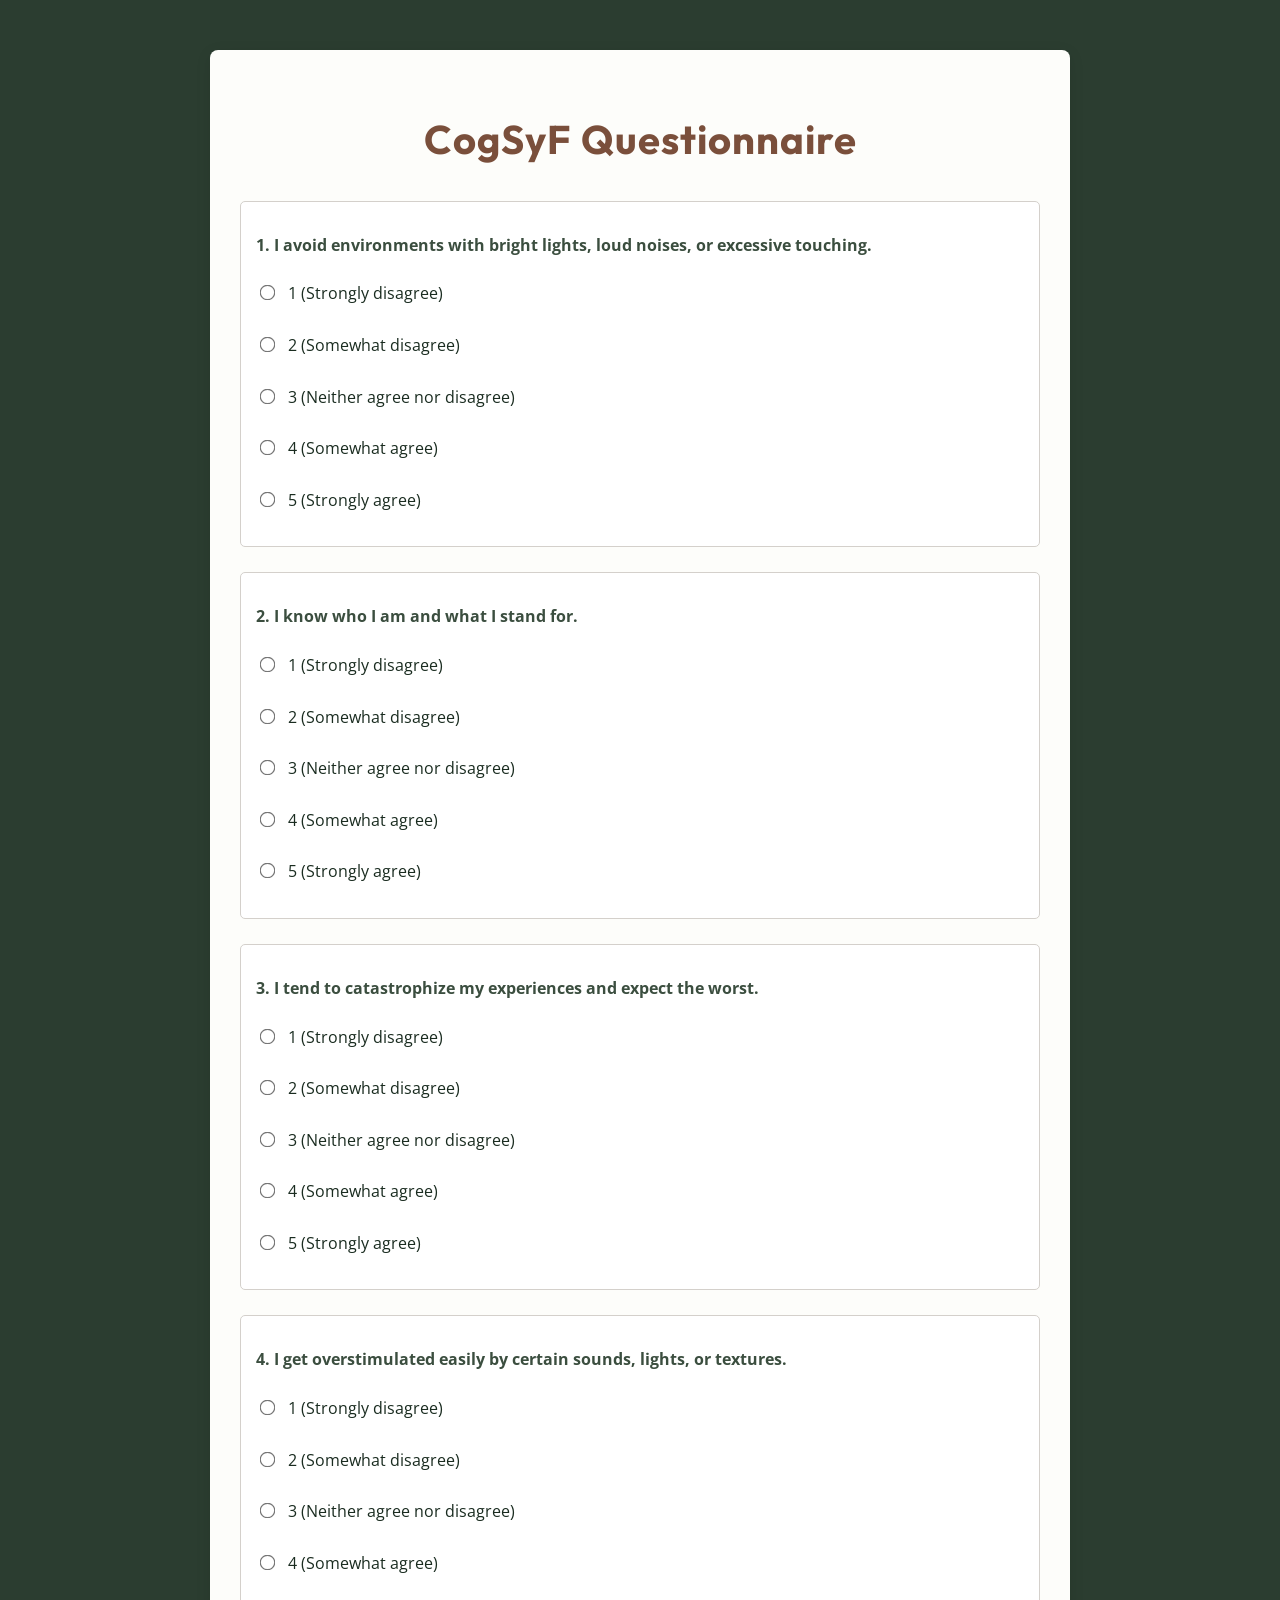
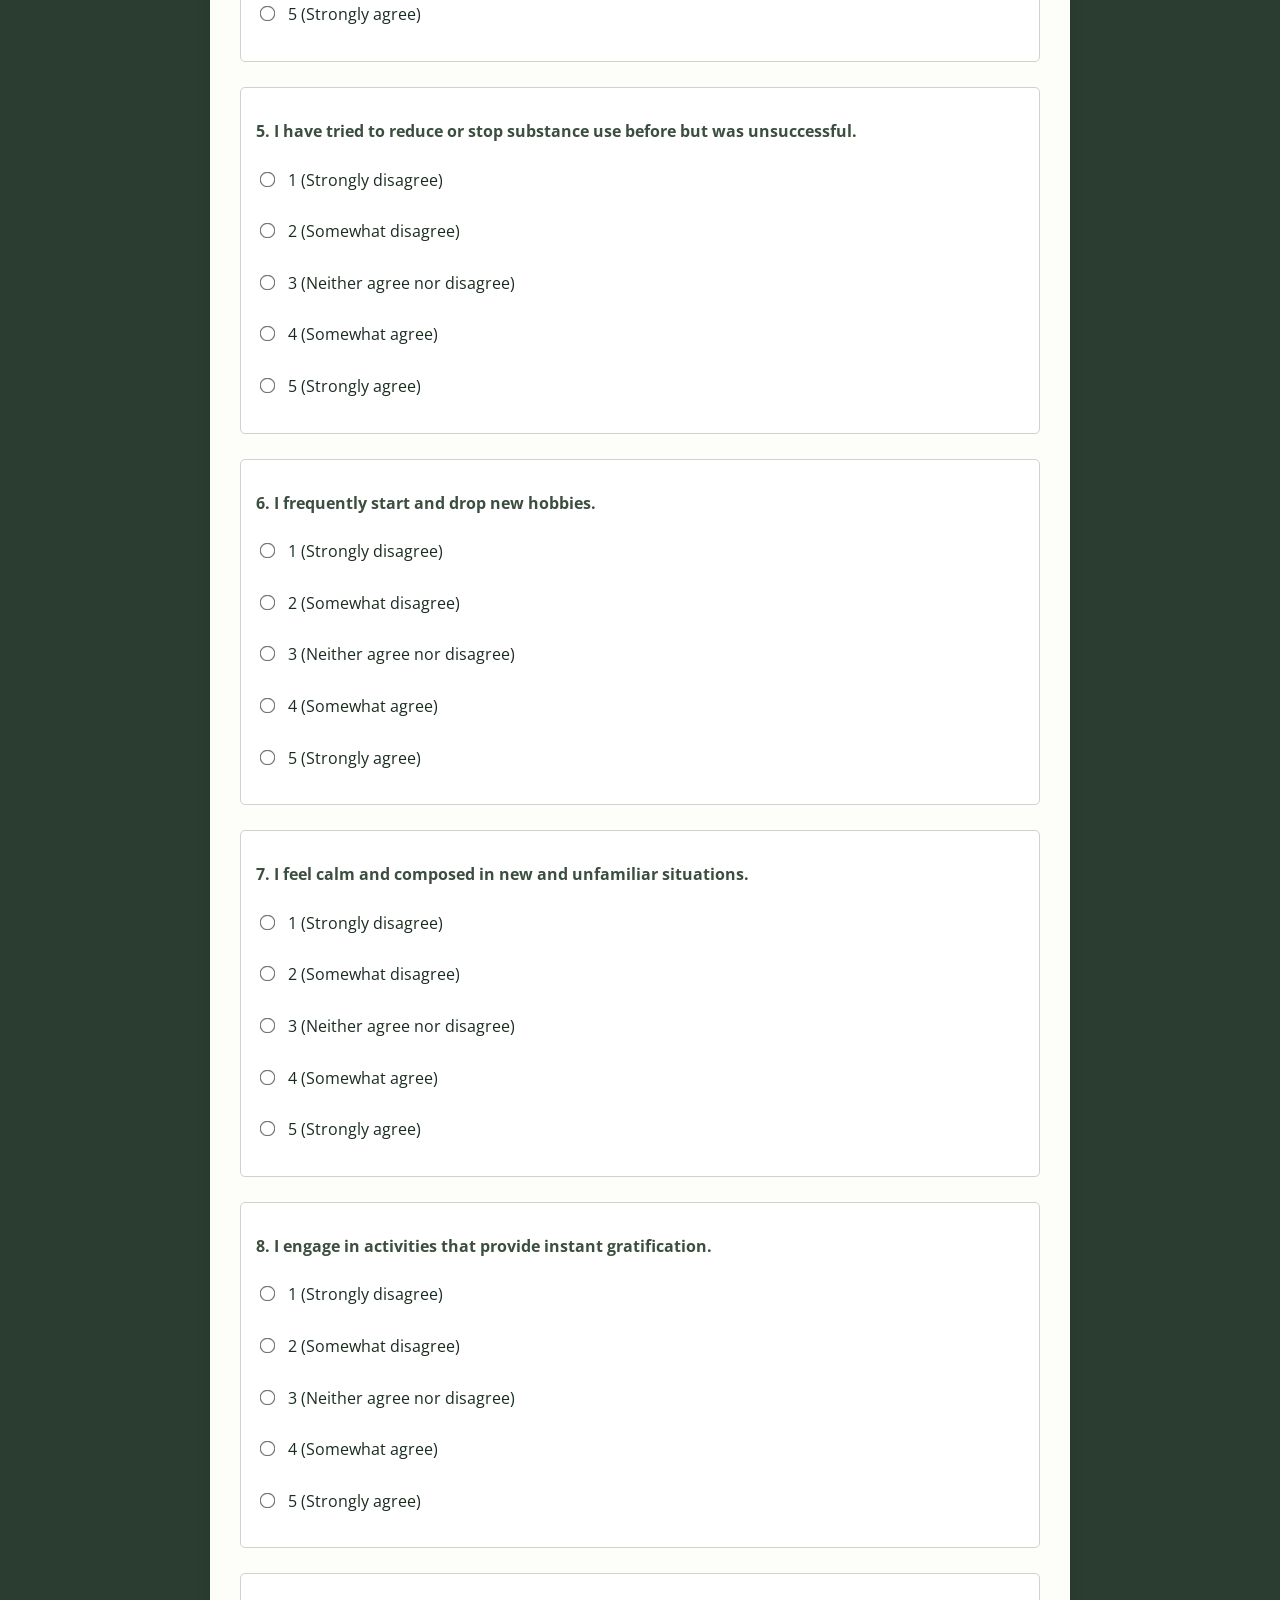
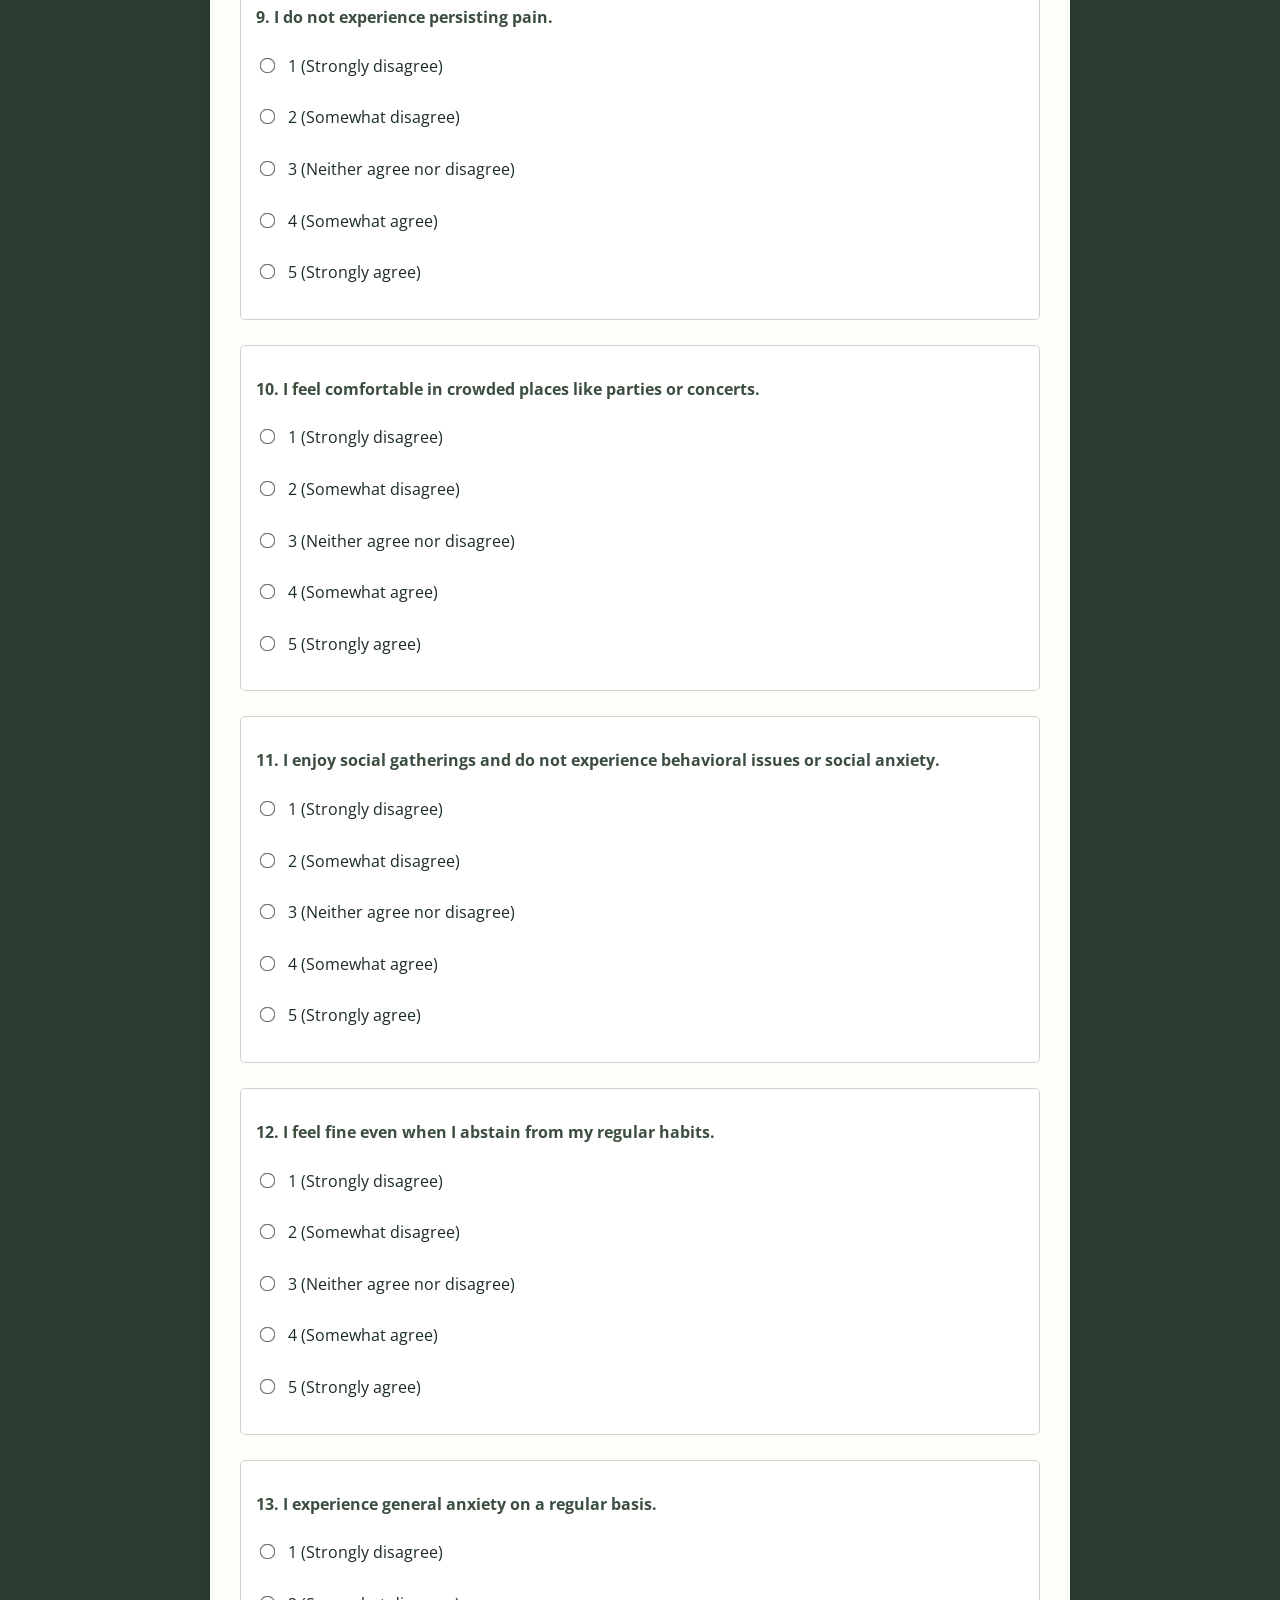
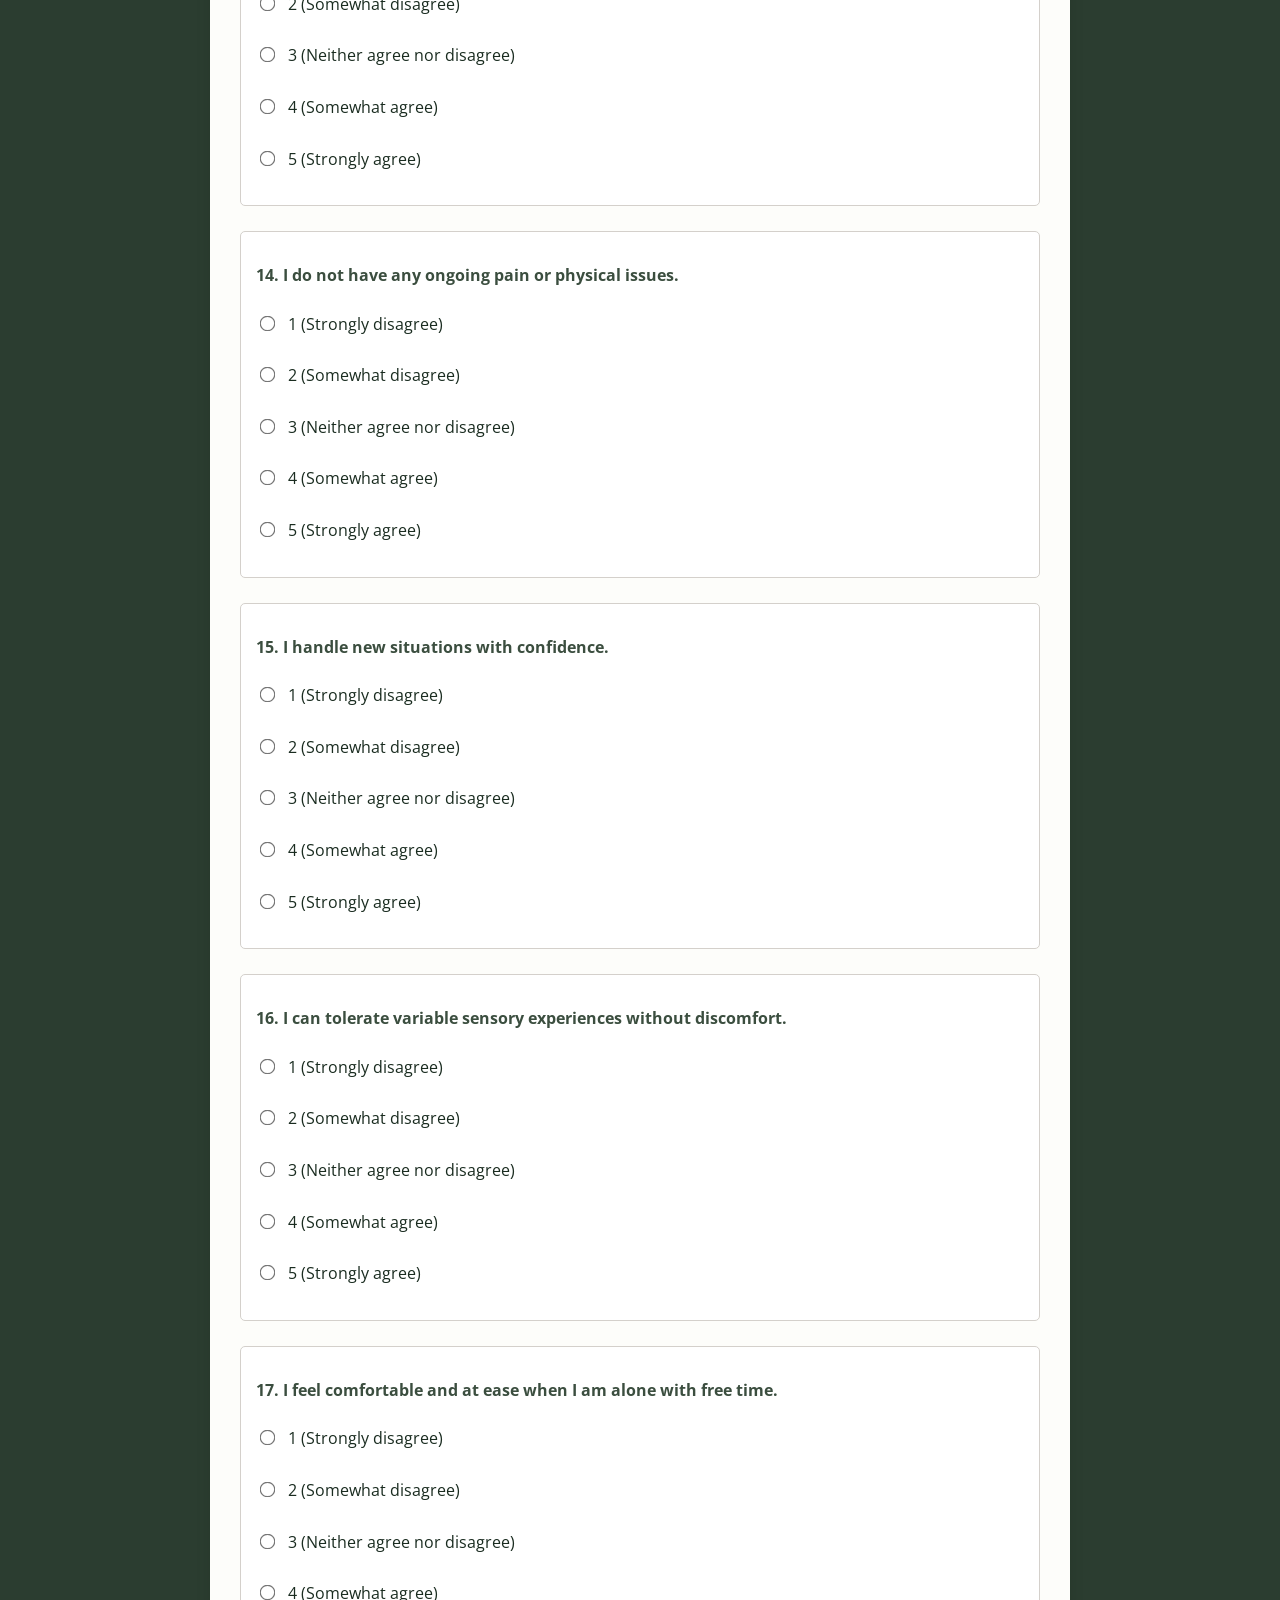
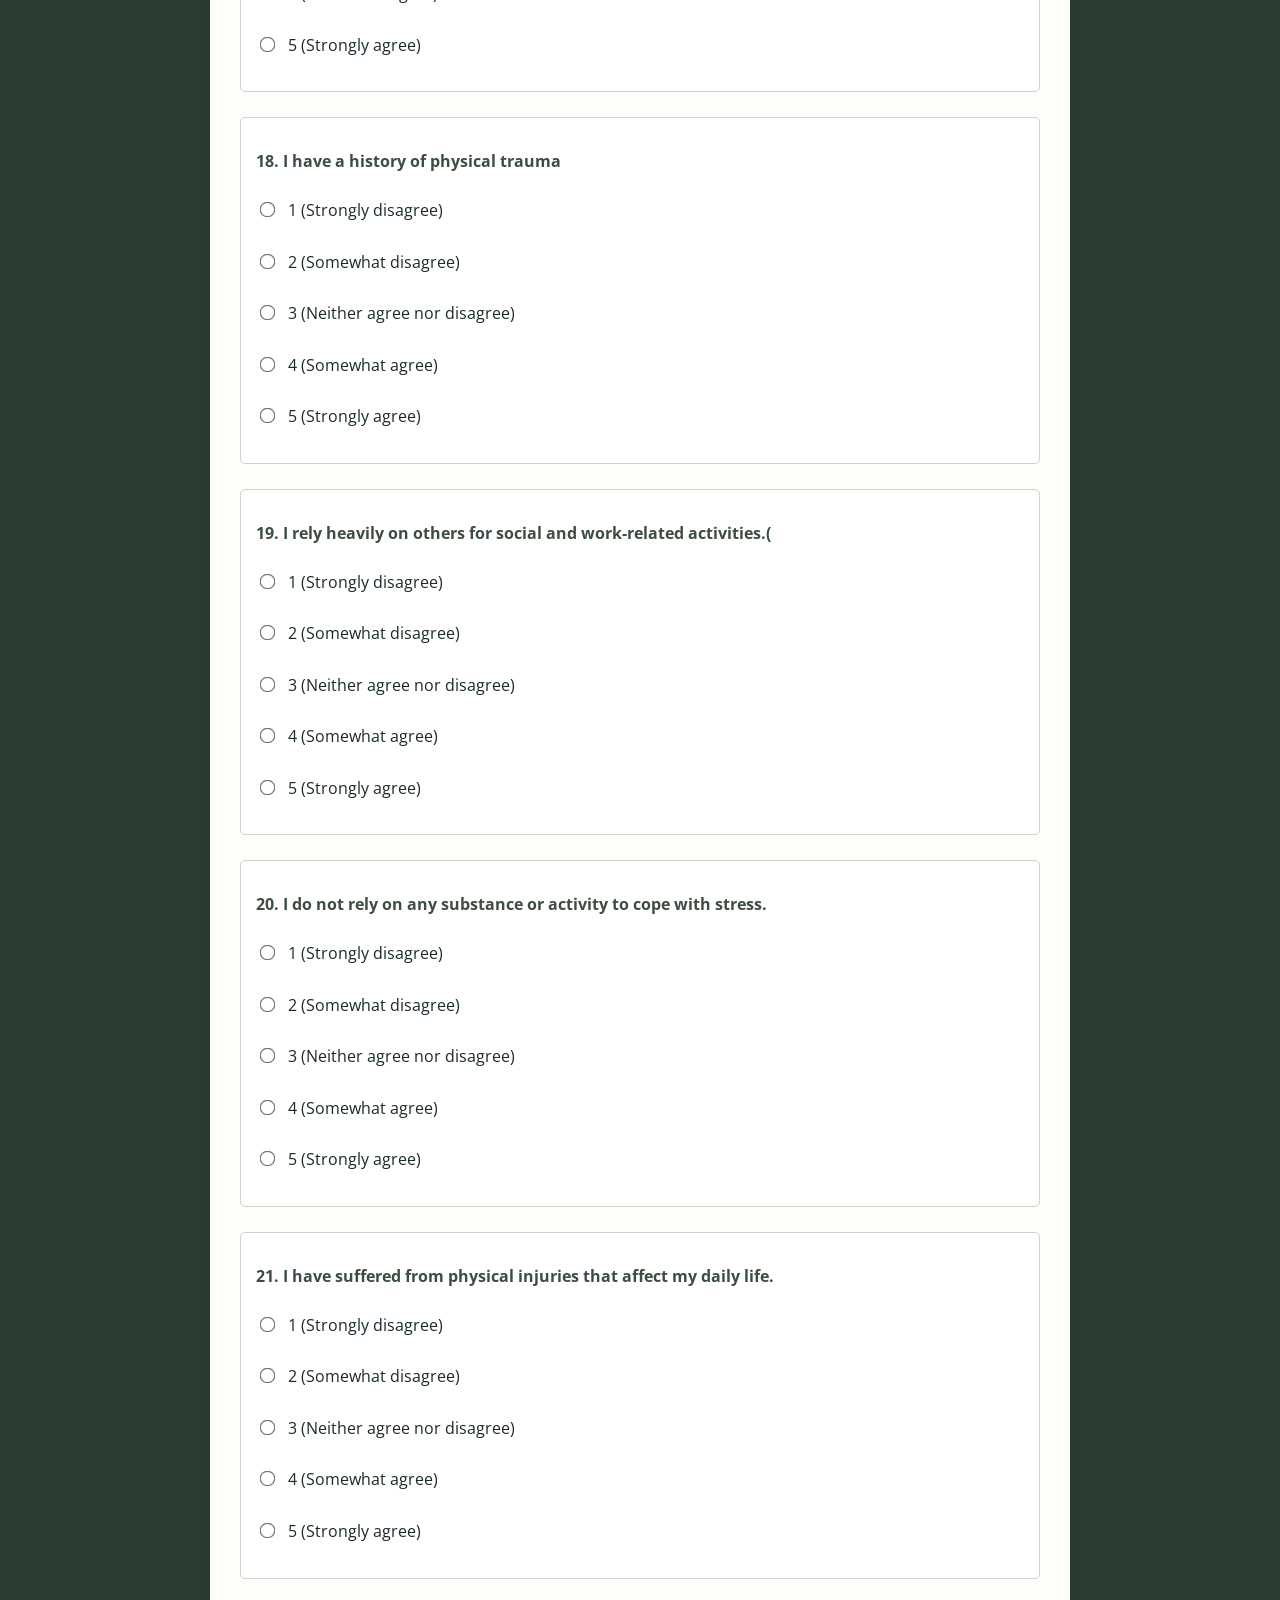
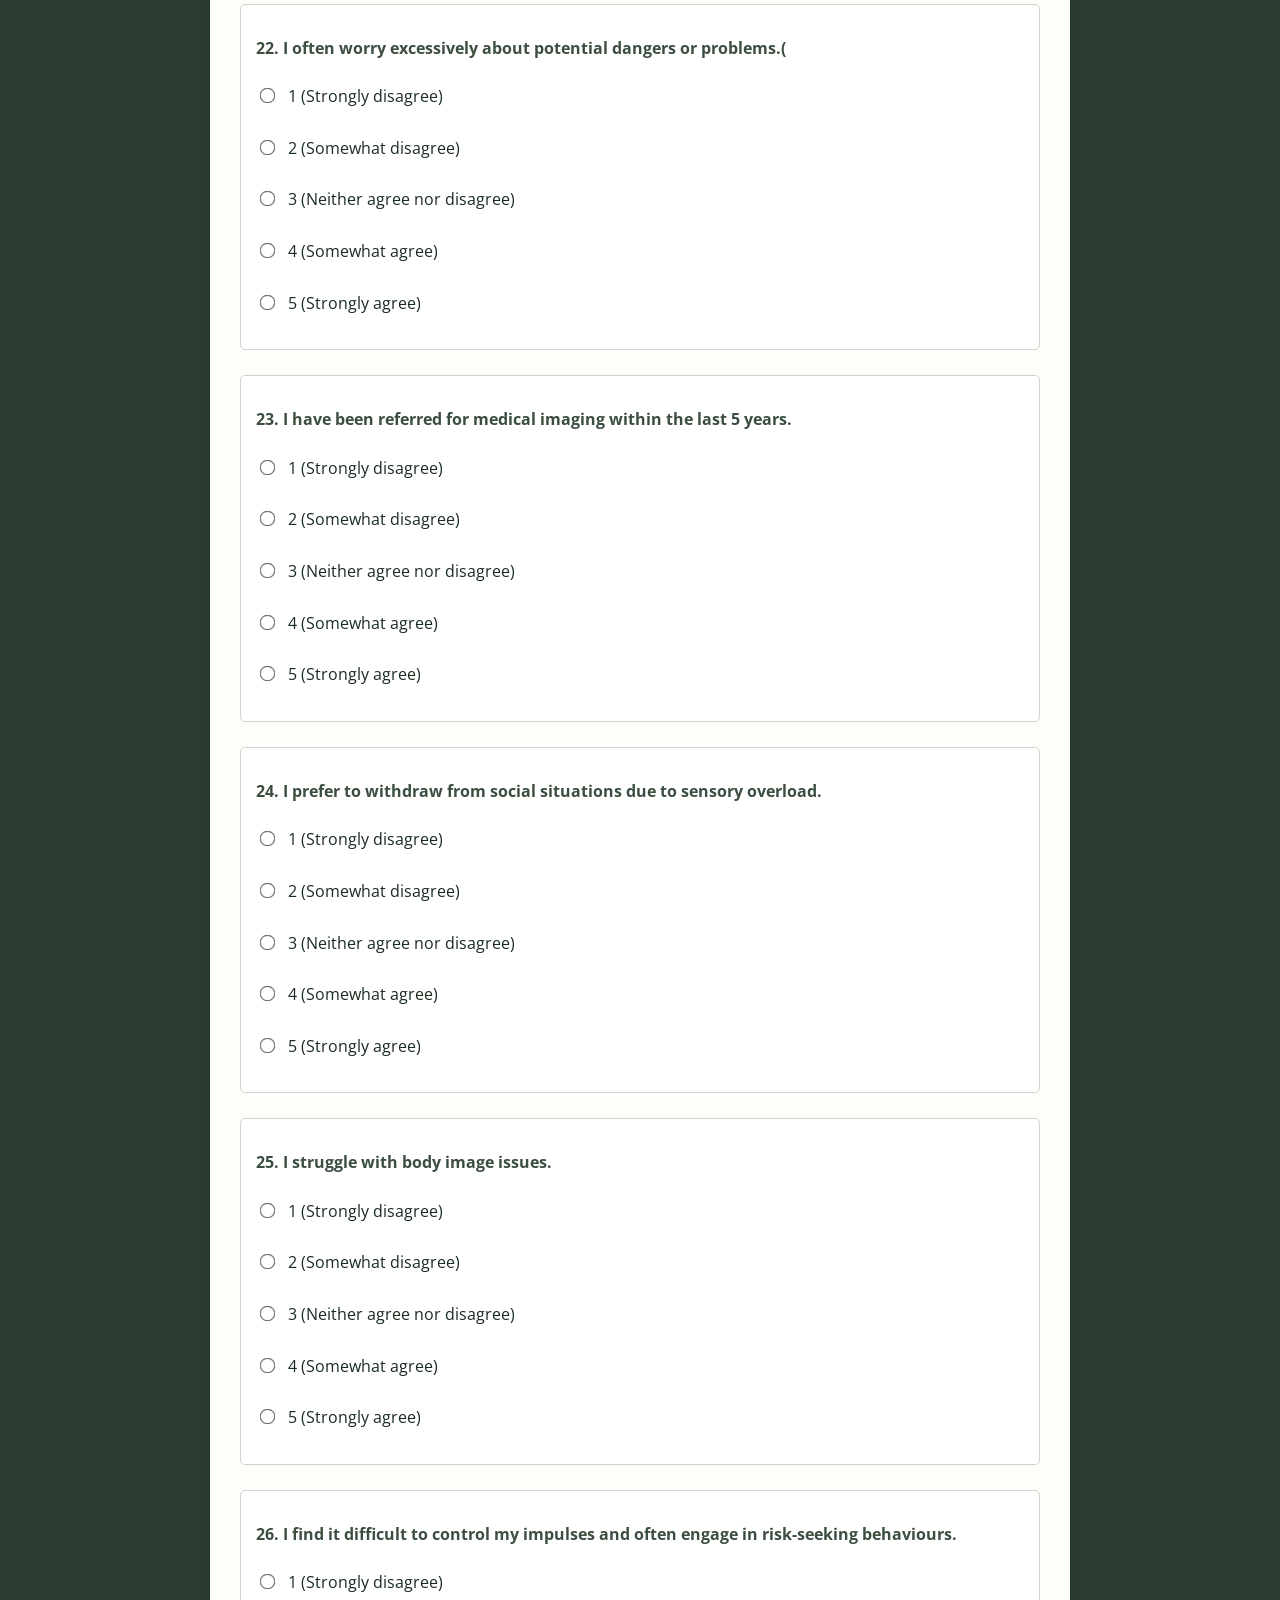
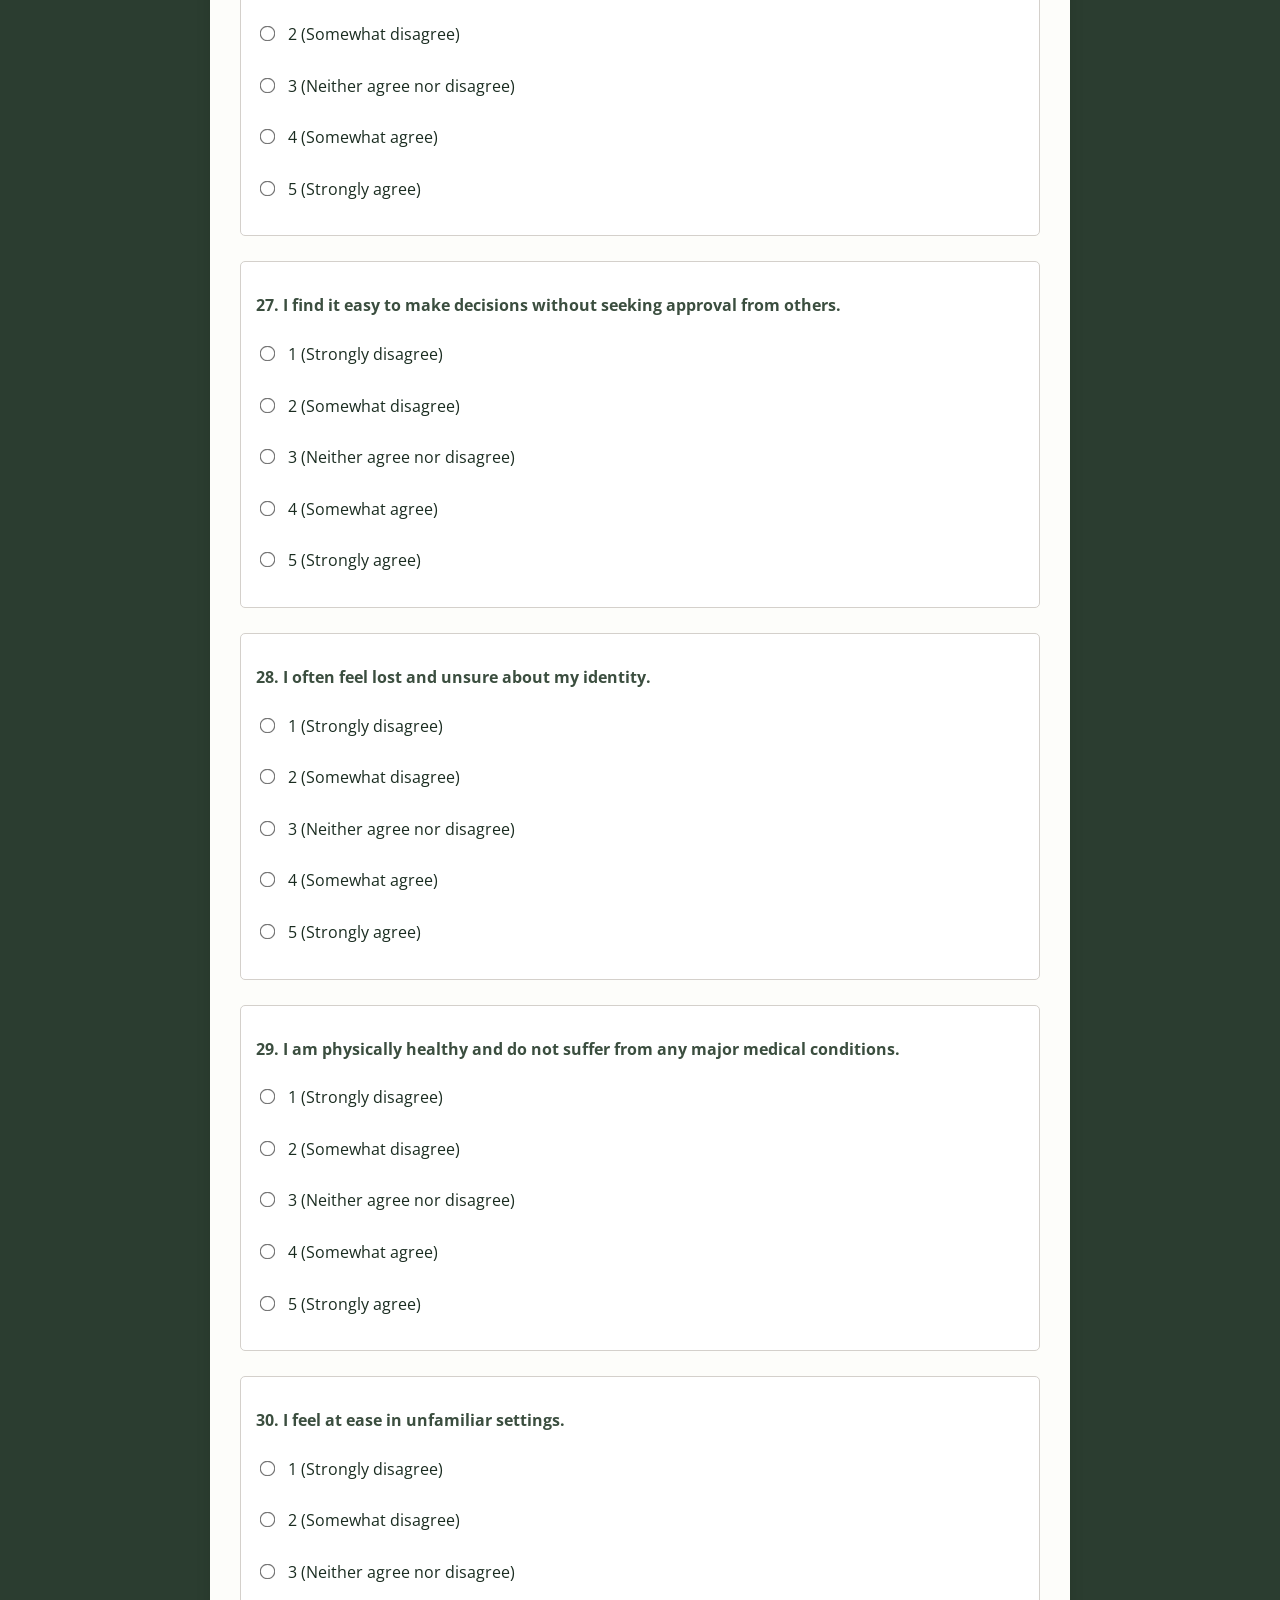
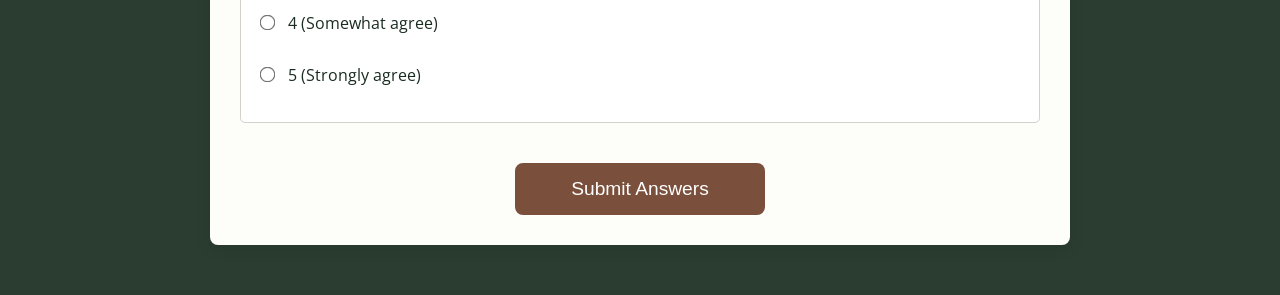
==== index.html @ 5426424b "Update and rename cogsyfq.html to index.html" ====
<!DOCTYPE html>
<html lang="en">
<head>
    <meta charset="UTF-8">
    <meta name="viewport" content="width=device-width, initial-scale=1.0">
    <title>CogSyF Questionnaire</title>
    <link rel="preconnect" href="https://fonts.googleapis.com">
    <link rel="preconnect" href="https://fonts.gstatic.com" crossorigin>
    <link href="https://fonts.googleapis.com/css2?family=Outfit:wght@100..900&display=swap" rel="stylesheet">
    <link href="https://fonts.googleapis.com/css2?family=Open+Sans:ital,wght@0,300..800;1,300..800&display=swap" rel="stylesheet">
    
    <link rel="stylesheet" href="style.css">
</head>    
    <link rel="stylesheet" href="style.css">
</head>
<body>
    <div class="container">
        <h1>CogSyF Questionnaire</h1>

        <form id="questionnaireForm">
	    <div class="question-group">
                <p class="question-text">1. I avoid environments with bright lights, loud noises, or excessive touching.</p>
                <div class="options">
                    <label><input type="radio" name="q1" value="1" required> 1 (Strongly disagree)</label>
                    <label><input type="radio" name="q1" value="2"> 2 (Somewhat disagree)</label>
                    <label><input type="radio" name="q1" value="3"> 3 (Neither agree nor disagree)</label>
                    <label><input type="radio" name="q1" value="4"> 4 (Somewhat agree)</label>
                    <label><input type="radio" name="q1" value="5"> 5 (Strongly agree)</label>
                </div>
            </div>

            <div class="question-group">
                <p class="question-text">2. I know who I am and what I stand for.</p>
                <div class="options">
                    <label><input type="radio" name="q2" value="1" required> 1 (Strongly disagree)</label>
                    <label><input type="radio" name="q2" value="2"> 2 (Somewhat disagree)</label>
                    <label><input type="radio" name="q2" value="3"> 3 (Neither agree nor disagree)</label>
                    <label><input type="radio" name="q2" value="4"> 4 (Somewhat agree)</label>
                    <label><input type="radio" name="q2" value="5"> 5 (Strongly agree)</label>
                </div>
            </div>

            <div class="question-group">
                <p class="question-text">3. I tend to catastrophize my experiences and expect the worst.</p>
                <div class="options">
                    <label><input type="radio" name="q3" value="1" required> 1 (Strongly disagree)</label>
                    <label><input type="radio" name="q3" value="2"> 2 (Somewhat disagree)</label>
                    <label><input type="radio" name="q3" value="3"> 3 (Neither agree nor disagree)</label>
                    <label><input type="radio" name="q3" value="4"> 4 (Somewhat agree)</label>
                    <label><input type="radio" name="q3" value="5"> 5 (Strongly agree)</label>
                </div>
            </div>

            <div class="question-group">
                <p class="question-text">4. I get overstimulated easily by certain sounds, lights, or textures.</p>
                <div class="options">
                    <label><input type="radio" name="q4" value="1" required> 1 (Strongly disagree)</label>
                    <label><input type="radio" name="q4" value="2"> 2 (Somewhat disagree)</label>
                    <label><input type="radio" name="q4" value="3"> 3 (Neither agree nor disagree)</label>
                    <label><input type="radio" name="q4" value="4"> 4 (Somewhat agree)</label>
                    <label><input type="radio" name="q4" value="5"> 5 (Strongly agree)</label>
                </div>
            </div>

	    <div class="question-group">
                <p class="question-text">5. I have tried to reduce or stop substance use before but was unsuccessful.</p>
                <div class="options">
                    <label><input type="radio" name="q5" value="1" required> 1 (Strongly disagree)</label>
                    <label><input type="radio" name="q5" value="2"> 2 (Somewhat disagree)</label>
                    <label><input type="radio" name="q5" value="3"> 3 (Neither agree nor disagree)</label>
                    <label><input type="radio" name="q5" value="4"> 4 (Somewhat agree)</label>
                    <label><input type="radio" name="q5" value="5"> 5 (Strongly agree)</label>
                </div>
            </div>

            <div class="question-group">
                <p class="question-text">6. I frequently start and drop new hobbies.</p>
                <div class="options">
                    <label><input type="radio" name="q6" value="1" required> 1 (Strongly disagree)</label>
                    <label><input type="radio" name="q6" value="2"> 2 (Somewhat disagree)</label>
                    <label><input type="radio" name="q6" value="3"> 3 (Neither agree nor disagree)</label>
                    <label><input type="radio" name="q6" value="4"> 4 (Somewhat agree)</label>
                    <label><input type="radio" name="q6" value="5"> 5 (Strongly agree)</label>
                </div>
            </div>

            <div class="question-group">
                <p class="question-text">7. I feel calm and composed in new and unfamiliar situations.</p>
                <div class="options">
                    <label><input type="radio" name="q7" value="1" required> 1 (Strongly disagree)</label>
                    <label><input type="radio" name="q7" value="2"> 2 (Somewhat disagree)</label>
                    <label><input type="radio" name="q7" value="3"> 3 (Neither agree nor disagree)</label>
                    <label><input type="radio" name="q7" value="4"> 4 (Somewhat agree)</label>
                    <label><input type="radio" name="q7" value="5"> 5 (Strongly agree)</label>
                </div>
            </div>

            <div class="question-group">
                <p class="question-text">8. I engage in activities that provide instant gratification.</p>
                <div class="options">
                    <label><input type="radio" name="q8" value="1" required> 1 (Strongly disagree)</label>
                    <label><input type="radio" name="q8" value="2"> 2 (Somewhat disagree)</label>
                    <label><input type="radio" name="q8" value="3"> 3 (Neither agree nor disagree)</label>
                    <label><input type="radio" name="q8" value="4"> 4 (Somewhat agree)</label>
                    <label><input type="radio" name="q8" value="5"> 5 (Strongly agree)</label>
                </div>
            </div>
	    <div class="question-group">
                <p class="question-text">9. I do not experience persisting pain.</p>
                <div class="options">
                    <label><input type="radio" name="q9" value="1" required> 1 (Strongly disagree)</label>
                    <label><input type="radio" name="q9" value="2"> 2 (Somewhat disagree)</label>
                    <label><input type="radio" name="q9" value="3"> 3 (Neither agree nor disagree)</label>
                    <label><input type="radio" name="q9" value="4"> 4 (Somewhat agree)</label>
                    <label><input type="radio" name="q9" value="5"> 5 (Strongly agree)</label>
                </div>
            </div>

            <div class="question-group">
                <p class="question-text">10. I feel comfortable in crowded places like parties or concerts.</p>
                <div class="options">
                    <label><input type="radio" name="q10" value="1" required> 1 (Strongly disagree)</label>
                    <label><input type="radio" name="q10" value="2"> 2 (Somewhat disagree)</label>
                    <label><input type="radio" name="q10" value="3"> 3 (Neither agree nor disagree)</label>
                    <label><input type="radio" name="q10" value="4"> 4 (Somewhat agree)</label>
                    <label><input type="radio" name="q10" value="5"> 5 (Strongly agree)</label>
                </div>
            </div>

            <div class="question-group">
                <p class="question-text">11. I enjoy social gatherings and do not experience behavioral issues or social anxiety.</p>
                <div class="options">
                    <label><input type="radio" name="q11" value="1" required> 1 (Strongly disagree)</label>
                    <label><input type="radio" name="q11" value="2"> 2 (Somewhat disagree)</label>
                    <label><input type="radio" name="q11" value="3"> 3 (Neither agree nor disagree)</label>
                    <label><input type="radio" name="q11" value="4"> 4 (Somewhat agree)</label>
                    <label><input type="radio" name="q11" value="5"> 5 (Strongly agree)</label>
                </div>
            </div>

            <div class="question-group">
                <p class="question-text">12. I feel fine even when I abstain from my regular habits.</p>
                <div class="options">
                    <label><input type="radio" name="q12" value="1" required> 1 (Strongly disagree)</label>
                    <label><input type="radio" name="q12" value="2"> 2 (Somewhat disagree)</label>
                    <label><input type="radio" name="q12" value="3"> 3 (Neither agree nor disagree)</label>
                    <label><input type="radio" name="q12" value="4"> 4 (Somewhat agree)</label>
                    <label><input type="radio" name="q12" value="5"> 5 (Strongly agree)</label>
                </div>
            </div>

	    <div class="question-group">
                <p class="question-text">13. I experience general anxiety on a regular basis.</p>
                <div class="options">
                    <label><input type="radio" name="q13" value="1" required> 1 (Strongly disagree)</label>
                    <label><input type="radio" name="q13" value="2"> 2 (Somewhat disagree)</label>
                    <label><input type="radio" name="q13" value="3"> 3 (Neither agree nor disagree)</label>
                    <label><input type="radio" name="q13" value="4"> 4 (Somewhat agree)</label>
                    <label><input type="radio" name="q13" value="5"> 5 (Strongly agree)</label>
                </div>
            </div>

            <div class="question-group">
                <p class="question-text">14. I do not have any ongoing pain or physical issues.</p>
                <div class="options">
                    <label><input type="radio" name="q14" value="1" required> 1 (Strongly disagree)</label>
                    <label><input type="radio" name="q14" value="2"> 2 (Somewhat disagree)</label>
                    <label><input type="radio" name="q14" value="3"> 3 (Neither agree nor disagree)</label>
                    <label><input type="radio" name="q14" value="4"> 4 (Somewhat agree)</label>
                    <label><input type="radio" name="q14" value="5"> 5 (Strongly agree)</label>
                </div>
            </div>

            <div class="question-group">
                <p class="question-text">15. I handle new situations with confidence.</p>
                <div class="options">
                    <label><input type="radio" name="q15" value="1" required> 1 (Strongly disagree)</label>
                    <label><input type="radio" name="q15" value="2"> 2 (Somewhat disagree)</label>
                    <label><input type="radio" name="q15" value="3"> 3 (Neither agree nor disagree)</label>
                    <label><input type="radio" name="q15" value="4"> 4 (Somewhat agree)</label>
                    <label><input type="radio" name="q15" value="5"> 5 (Strongly agree)</label>
                </div>
            </div>

            <div class="question-group">
                <p class="question-text">16. I can tolerate variable sensory experiences without discomfort.</p>
                <div class="options">
                    <label><input type="radio" name="q16" value="1" required> 1 (Strongly disagree)</label>
                    <label><input type="radio" name="q16" value="2"> 2 (Somewhat disagree)</label>
                    <label><input type="radio" name="q16" value="3"> 3 (Neither agree nor disagree)</label>
                    <label><input type="radio" name="q16" value="4"> 4 (Somewhat agree)</label>
                    <label><input type="radio" name="q16" value="5"> 5 (Strongly agree)</label>
                </div>
            </div>

	    <div class="question-group">
                <p class="question-text">17. I feel comfortable and at ease when I am alone with free time.</p>
                <div class="options">
                    <label><input type="radio" name="q17" value="1" required> 1 (Strongly disagree)</label>
                    <label><input type="radio" name="q17" value="2"> 2 (Somewhat disagree)</label>
                    <label><input type="radio" name="q17" value="3"> 3 (Neither agree nor disagree)</label>
                    <label><input type="radio" name="q17" value="4"> 4 (Somewhat agree)</label>
                    <label><input type="radio" name="q17" value="5"> 5 (Strongly agree)</label>
                </div>
            </div>

            <div class="question-group">
                <p class="question-text">18. I have a history of physical trauma</p>
                <div class="options">
                    <label><input type="radio" name="q18" value="1" required> 1 (Strongly disagree)</label>
                    <label><input type="radio" name="q18" value="2"> 2 (Somewhat disagree)</label>
                    <label><input type="radio" name="q18" value="3"> 3 (Neither agree nor disagree)</label>
                    <label><input type="radio" name="q18" value="4"> 4 (Somewhat agree)</label>
                    <label><input type="radio" name="q18" value="5"> 5 (Strongly agree)</label>
                </div>
            </div>

            <div class="question-group">
                <p class="question-text">19. I rely heavily on others for social and work-related activities.(</p>
                <div class="options">
                    <label><input type="radio" name="q19" value="1" required> 1 (Strongly disagree)</label>
                    <label><input type="radio" name="q19" value="2"> 2 (Somewhat disagree)</label>
                    <label><input type="radio" name="q19" value="3"> 3 (Neither agree nor disagree)</label>
                    <label><input type="radio" name="q19" value="4"> 4 (Somewhat agree)</label>
                    <label><input type="radio" name="q19" value="5"> 5 (Strongly agree)</label>
                </div>
            </div>

            <div class="question-group">
                <p class="question-text">20. I do not rely on any substance or activity to cope with stress.</p>
                <div class="options">
                    <label><input type="radio" name="q20" value="1" required> 1 (Strongly disagree)</label>
                    <label><input type="radio" name="q20" value="2"> 2 (Somewhat disagree)</label>
                    <label><input type="radio" name="q20" value="3"> 3 (Neither agree nor disagree)</label>
                    <label><input type="radio" name="q20" value="4"> 4 (Somewhat agree)</label>
                    <label><input type="radio" name="q20" value="5"> 5 (Strongly agree)</label>
                </div>
            </div>

	    <div class="question-group">
                <p class="question-text">21. I have suffered from physical injuries that affect my daily life.</p>
                <div class="options">
                    <label><input type="radio" name="q21" value="1" required> 1 (Strongly disagree)</label>
                    <label><input type="radio" name="q21" value="2"> 2 (Somewhat disagree)</label>
                    <label><input type="radio" name="q21" value="3"> 3 (Neither agree nor disagree)</label>
                    <label><input type="radio" name="q21" value="4"> 4 (Somewhat agree)</label>
                    <label><input type="radio" name="q21" value="5"> 5 (Strongly agree)</label>
                </div>
            </div>

            <div class="question-group">
                <p class="question-text">22. I often worry excessively about potential dangers or problems.(</p>
                <div class="options">
                    <label><input type="radio" name="q22" value="1" required> 1 (Strongly disagree)</label>
                    <label><input type="radio" name="q22" value="2"> 2 (Somewhat disagree)</label>
                    <label><input type="radio" name="q22" value="3"> 3 (Neither agree nor disagree)</label>
                    <label><input type="radio" name="q22" value="4"> 4 (Somewhat agree)</label>
                    <label><input type="radio" name="q22" value="5"> 5 (Strongly agree)</label>
                </div>
            </div>

            <div class="question-group">
                <p class="question-text">23. I have been referred for medical imaging within the last 5 years.</p>
                <div class="options">
                    <label><input type="radio" name="q23" value="1" required> 1 (Strongly disagree)</label>
                    <label><input type="radio" name="q23" value="2"> 2 (Somewhat disagree)</label>
                    <label><input type="radio" name="q23" value="3"> 3 (Neither agree nor disagree)</label>
                    <label><input type="radio" name="q23" value="4"> 4 (Somewhat agree)</label>
                    <label><input type="radio" name="q23" value="5"> 5 (Strongly agree)</label>
                </div>
            </div>

            <div class="question-group">
                <p class="question-text">24. I prefer to withdraw from social situations due to sensory overload.</p>
                <div class="options">
                    <label><input type="radio" name="q24" value="1" required> 1 (Strongly disagree)</label>
                    <label><input type="radio" name="q24" value="2"> 2 (Somewhat disagree)</label>
                    <label><input type="radio" name="q24" value="3"> 3 (Neither agree nor disagree)</label>
                    <label><input type="radio" name="q24" value="4"> 4 (Somewhat agree)</label>
                    <label><input type="radio" name="q24" value="5"> 5 (Strongly agree)</label>
                </div>
            </div>
	    <div class="question-group">
                <p class="question-text">25. I struggle with body image issues.</p>
                <div class="options">
                    <label><input type="radio" name="q25" value="1" required> 1 (Strongly disagree)</label>
                    <label><input type="radio" name="q25" value="2"> 2 (Somewhat disagree)</label>
                    <label><input type="radio" name="q25" value="3"> 3 (Neither agree nor disagree)</label>
                    <label><input type="radio" name="q25" value="4"> 4 (Somewhat agree)</label>
                    <label><input type="radio" name="q25" value="5"> 5 (Strongly agree)</label>
                </div>
            </div>

            <div class="question-group">
                <p class="question-text">26. I find it difficult to control my impulses and often engage in risk-seeking behaviours.</p>
                <div class="options">
                    <label><input type="radio" name="q26" value="1" required> 1 (Strongly disagree)</label>
                    <label><input type="radio" name="q26" value="2"> 2 (Somewhat disagree)</label>
                    <label><input type="radio" name="q26" value="3"> 3 (Neither agree nor disagree)</label>
                    <label><input type="radio" name="q26" value="4"> 4 (Somewhat agree)</label>
                    <label><input type="radio" name="q26" value="5"> 5 (Strongly agree)</label>
                </div>
            </div>

            <div class="question-group">
                <p class="question-text">27. I find it easy to make decisions without seeking approval from others.</p>
                <div class="options">
                    <label><input type="radio" name="q27" value="1" required> 1 (Strongly disagree)</label>
                    <label><input type="radio" name="q27" value="2"> 2 (Somewhat disagree)</label>
                    <label><input type="radio" name="q27" value="3"> 3 (Neither agree nor disagree)</label>
                    <label><input type="radio" name="q27" value="4"> 4 (Somewhat agree)</label>
                    <label><input type="radio" name="q27" value="5"> 5 (Strongly agree)</label>
                </div>
            </div>

            <div class="question-group">
                <p class="question-text">28. I often feel lost and unsure about my identity.</p>
                <div class="options">
                    <label><input type="radio" name="q28" value="1" required> 1 (Strongly disagree)</label>
                    <label><input type="radio" name="q28" value="2"> 2 (Somewhat disagree)</label>
                    <label><input type="radio" name="q28" value="3"> 3 (Neither agree nor disagree)</label>
                    <label><input type="radio" name="q28" value="4"> 4 (Somewhat agree)</label>
                    <label><input type="radio" name="q28" value="5"> 5 (Strongly agree)</label>
                </div>
            </div>

	    <div class="question-group">
                <p class="question-text">29. I am physically healthy and do not suffer from any major medical conditions.</p>
                <div class="options">
                    <label><input type="radio" name="q29" value="1" required> 1 (Strongly disagree)</label>
                    <label><input type="radio" name="q29" value="2"> 2 (Somewhat disagree)</label>
                    <label><input type="radio" name="q29" value="3"> 3 (Neither agree nor disagree)</label>
                    <label><input type="radio" name="q29" value="4"> 4 (Somewhat agree)</label>
                    <label><input type="radio" name="q29" value="5"> 5 (Strongly agree)</label>
                </div>
            </div>

            <div class="question-group">
                <p class="question-text">30. I feel at ease in unfamiliar settings.</p>
                <div class="options">
                    <label><input type="radio" name="q30" value="1" required> 1 (Strongly disagree)</label>
                    <label><input type="radio" name="q30" value="2"> 2 (Somewhat disagree)</label>
                    <label><input type="radio" name="q30" value="3"> 3 (Neither agree nor disagree)</label>
                    <label><input type="radio" name="q30" value="4"> 4 (Somewhat agree)</label>
                    <label><input type="radio" name="q30" value="5"> 5 (Strongly agree)</label>
                </div>
            </div>



            <button type="submit">Submit Answers</button>
        </form>

        <div id="results" class="results-hidden">
            <h2>Your Prioritized Activities</h2>
            <div id="recommendedActivities">
                </div>
        </div>
    </div>

    <script src="script.js"></script>
</body>
</html>
---- style.css ----
/* General Body and Container Styles */
body {
    /* Using a dark green/almost black for text, derived from your palette */
    font-family: 'Open Sans', Arial, sans-serif; /* A clear sans-serif for body */
    margin: 0;
    padding: 20px;
    /* Using the light beige/tan for background */
    background-color: #2b3d30; /* A darker, deep green from your website */
    color: #1a2c20; /* Approx. dark green/almost black from your palette */
    line-height: 1.6;
}

.container {
    max-width: 800px;
    margin: 30px auto;
    /* Using the off-white/cream for container background */
    background-color: #fdfdfa; /* Approx. off-white/cream from your palette */
    padding: 30px;
    border-radius: 8px;
    box-shadow: 0 4px 15px rgba(0, 0, 0, 0.1); /* Slightly softer shadow */
}

/* Heading Styles - Customized for "Outfit" font */
h1 {
    font-family: 'Outfit', sans-serif; /* Apply Outfit for the main title */
    text-align: center;
    color: #7a4f3b; /* Reddish-brown from your palette */
    margin-bottom: 30px;
    font-size: 2.5em; /* Make the main title larger */
    letter-spacing: 1px; /* Add a subtle letter spacing */
}

/* Use Open Sans for subheadings and other general headings for consistency */
h2, h3, h4 {
    font-family: 'Open Sans', Arial, sans-serif; /* Use Open Sans for these headings */
    color: #4a6750; /* A darker shade of olive green for contrast */
}

h2 {
    margin-top: 30px;
    text-align: center;
    margin-bottom: 30px; /* Consistent margin for h2 */
}

h3 {
    text-align: left; /* Align h3 headings left within activity sections */
    margin-top: 25px;
    margin-bottom: 10px;
}

h4 {
    color: #1a2c20; /* Dark green/almost black for specific activity titles */
    margin-top: 20px;
    margin-bottom: 8px;
}


/* Questionnaire Question Group Styles */
.question-group {
    margin-bottom: 25px;
    padding: 15px;
    border: 1px solid #d4d0cb; /* A softer, light beige border */
    border-radius: 5px;
    background-color: #ffffff; /* Pure white for question background */
}

.question-text {
    font-weight: bold;
    margin-bottom: 15px;
    color: #3b4e3f; /* A slightly softer dark green for question text */
}

.options label {
    display: block;
    margin-bottom: 10px;
    cursor: pointer;
    padding: 8px 0;
    transition: background-color 0.2s ease;
}

.options label:hover {
    background-color: #ececec; /* Lighter hover effect */
}

.options input[type="radio"] {
    margin-right: 10px;
    transform: scale(1.2);
    accent-color: #4a6750; /* Changes the radio button color to olive green */
}

/* Submit Button Styles */
button[type="submit"] {
    display: block;
    width: 250px; /* Slightly wider button */
    padding: 15px 25px; /* More padding */
    margin: 40px auto 0;
    background-color: #7a4f3b; /* Reddish-brown from your palette */
    color: white;
    border: none;
    border-radius: 8px; /* Slightly more rounded */
    font-size: 1.2em; /* Larger font size */
    cursor: pointer;
    transition: background-color 0.3s ease, transform 0.1s ease;
}

button[type="submit"]:hover {
    background-color: #5d3d2e; /* Darker reddish-brown on hover */
    transform: translateY(-2px); /* Slight lift effect */
}

/* Results Section Styles */
.results-hidden {
    display: none;
}

#results {
    margin-top: 40px;
    padding: 30px;
    border: 1px solid #c8d8c0; /* A soft green border for results */
    border-radius: 8px;
    background-color: #eff6ee; /* A very light green/cream background for results */
    box-shadow: 0 2px 8px rgba(0, 0, 0, 0.08);
}

#recommendedActivities ul {
    list-style: none;
    padding: 0;
}

#recommendedActivities li {
    background-color: #ffffff; /* White background for individual activity items */
    margin-bottom: 15px;
    padding: 20px; /* More padding for activities */
    border-left: 5px solid #4a6750; /* Olive green accent border */
    border-radius: 4px;
    box-shadow: 0 1px 3px rgba(0, 0, 0, 0.05); /* Subtle shadow for each activity */
}

#recommendedActivities p {
    margin-bottom: 10px;
    color: #333; /* Default dark text for body copy */
}

#recommendedActivities strong {
    color: #1a2c20; /* Darker strong text */
}

/* Media Queries for Responsiveness */
@media (max-width: 768px) {
    .container {
        margin: 20px 10px;
        padding: 20px;
    }

    button[type="submit"] {
        width: 100%;
        font-size: 1em;
        padding: 12px 15px;
    }
}
---- style.css ----
/* General Body and Container Styles */
body {
    /* Using a dark green/almost black for text, derived from your palette */
    font-family: 'Open Sans', Arial, sans-serif; /* A clear sans-serif for body */
    margin: 0;
    padding: 20px;
    /* Using the light beige/tan for background */
    background-color: #2b3d30; /* A darker, deep green from your website */
    color: #1a2c20; /* Approx. dark green/almost black from your palette */
    line-height: 1.6;
}

.container {
    max-width: 800px;
    margin: 30px auto;
    /* Using the off-white/cream for container background */
    background-color: #fdfdfa; /* Approx. off-white/cream from your palette */
    padding: 30px;
    border-radius: 8px;
    box-shadow: 0 4px 15px rgba(0, 0, 0, 0.1); /* Slightly softer shadow */
}

/* Heading Styles - Customized for "Outfit" font */
h1 {
    font-family: 'Outfit', sans-serif; /* Apply Outfit for the main title */
    text-align: center;
    color: #7a4f3b; /* Reddish-brown from your palette */
    margin-bottom: 30px;
    font-size: 2.5em; /* Make the main title larger */
    letter-spacing: 1px; /* Add a subtle letter spacing */
}

/* Use Open Sans for subheadings and other general headings for consistency */
h2, h3, h4 {
    font-family: 'Open Sans', Arial, sans-serif; /* Use Open Sans for these headings */
    color: #4a6750; /* A darker shade of olive green for contrast */
}

h2 {
    margin-top: 30px;
    text-align: center;
    margin-bottom: 30px; /* Consistent margin for h2 */
}

h3 {
    text-align: left; /* Align h3 headings left within activity sections */
    margin-top: 25px;
    margin-bottom: 10px;
}

h4 {
    color: #1a2c20; /* Dark green/almost black for specific activity titles */
    margin-top: 20px;
    margin-bottom: 8px;
}


/* Questionnaire Question Group Styles */
.question-group {
    margin-bottom: 25px;
    padding: 15px;
    border: 1px solid #d4d0cb; /* A softer, light beige border */
    border-radius: 5px;
    background-color: #ffffff; /* Pure white for question background */
}

.question-text {
    font-weight: bold;
    margin-bottom: 15px;
    color: #3b4e3f; /* A slightly softer dark green for question text */
}

.options label {
    display: block;
    margin-bottom: 10px;
    cursor: pointer;
    padding: 8px 0;
    transition: background-color 0.2s ease;
}

.options label:hover {
    background-color: #ececec; /* Lighter hover effect */
}

.options input[type="radio"] {
    margin-right: 10px;
    transform: scale(1.2);
    accent-color: #4a6750; /* Changes the radio button color to olive green */
}

/* Submit Button Styles */
button[type="submit"] {
    display: block;
    width: 250px; /* Slightly wider button */
    padding: 15px 25px; /* More padding */
    margin: 40px auto 0;
    background-color: #7a4f3b; /* Reddish-brown from your palette */
    color: white;
    border: none;
    border-radius: 8px; /* Slightly more rounded */
    font-size: 1.2em; /* Larger font size */
    cursor: pointer;
    transition: background-color 0.3s ease, transform 0.1s ease;
}

button[type="submit"]:hover {
    background-color: #5d3d2e; /* Darker reddish-brown on hover */
    transform: translateY(-2px); /* Slight lift effect */
}

/* Results Section Styles */
.results-hidden {
    display: none;
}

#results {
    margin-top: 40px;
    padding: 30px;
    border: 1px solid #c8d8c0; /* A soft green border for results */
    border-radius: 8px;
    background-color: #eff6ee; /* A very light green/cream background for results */
    box-shadow: 0 2px 8px rgba(0, 0, 0, 0.08);
}

#recommendedActivities ul {
    list-style: none;
    padding: 0;
}

#recommendedActivities li {
    background-color: #ffffff; /* White background for individual activity items */
    margin-bottom: 15px;
    padding: 20px; /* More padding for activities */
    border-left: 5px solid #4a6750; /* Olive green accent border */
    border-radius: 4px;
    box-shadow: 0 1px 3px rgba(0, 0, 0, 0.05); /* Subtle shadow for each activity */
}

#recommendedActivities p {
    margin-bottom: 10px;
    color: #333; /* Default dark text for body copy */
}

#recommendedActivities strong {
    color: #1a2c20; /* Darker strong text */
}

/* Media Queries for Responsiveness */
@media (max-width: 768px) {
    .container {
        margin: 20px 10px;
        padding: 20px;
    }

    button[type="submit"] {
        width: 100%;
        font-size: 1em;
        padding: 12px 15px;
    }
}
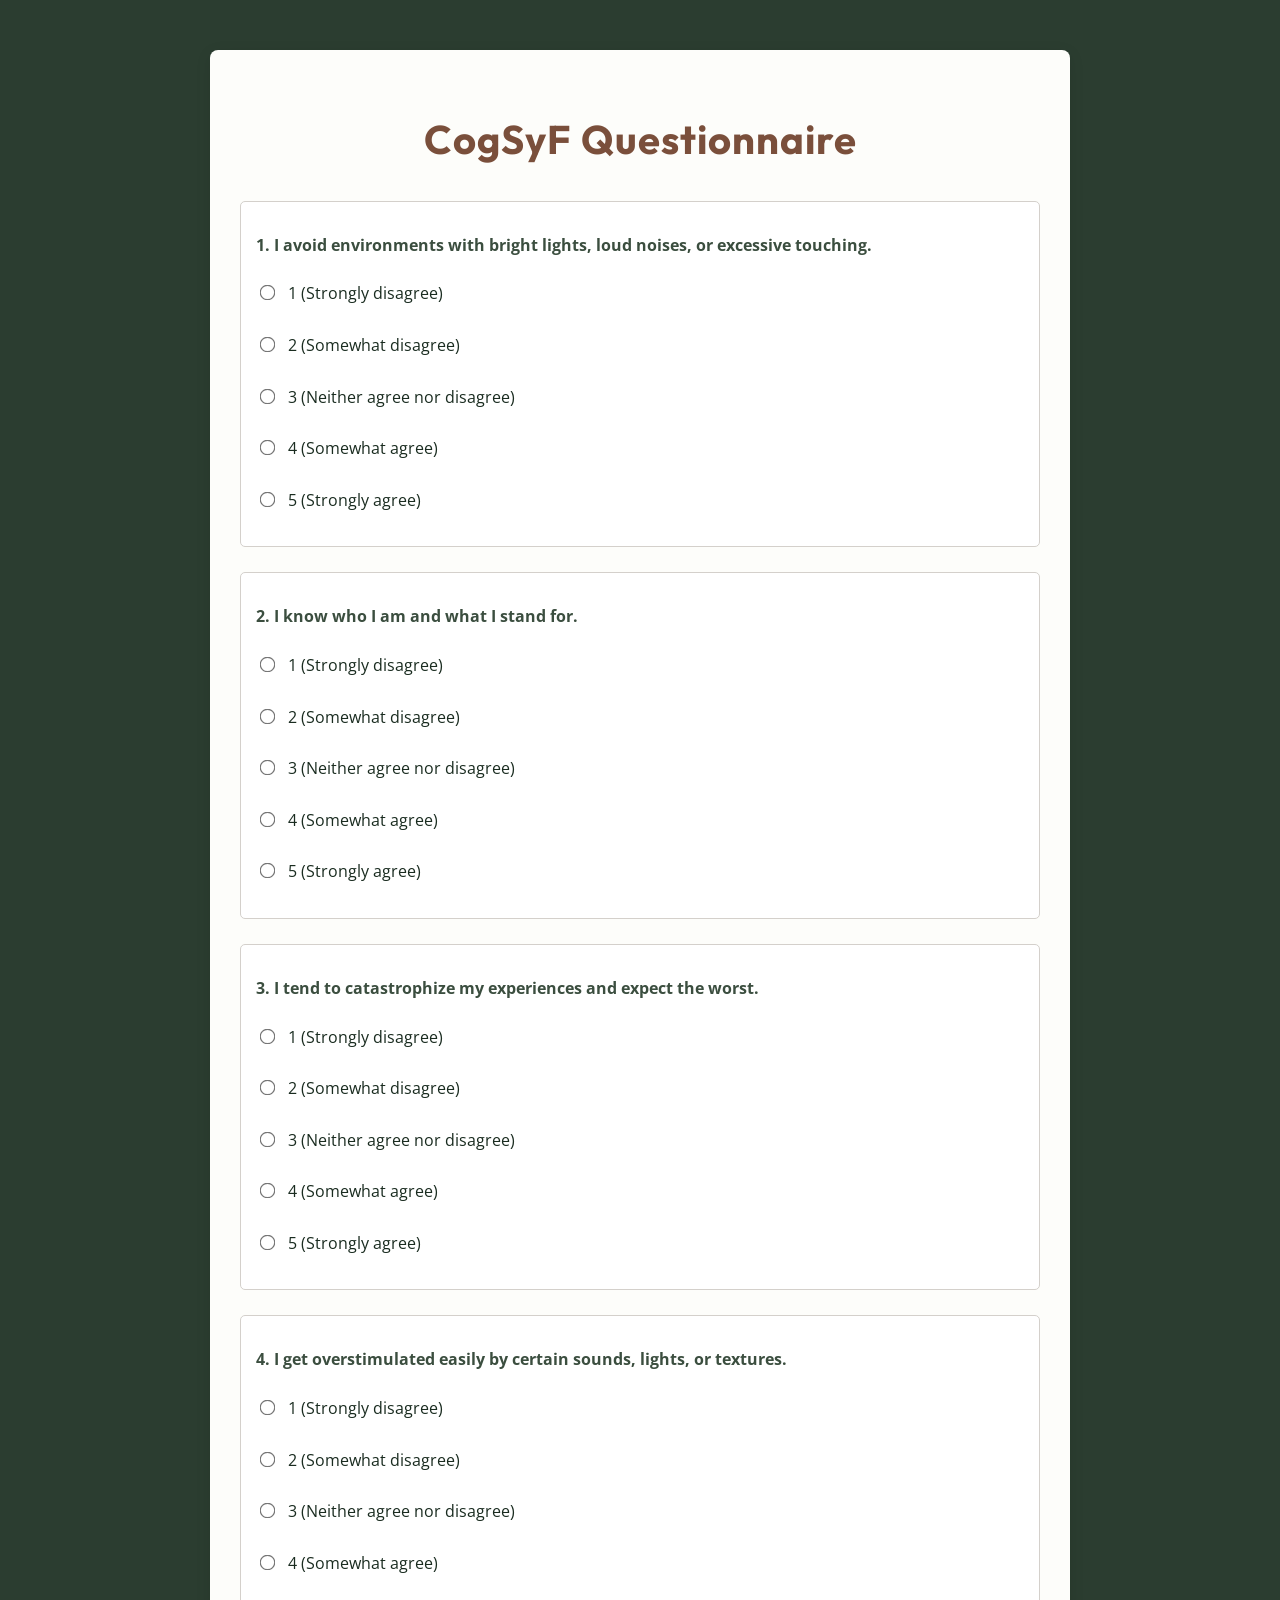
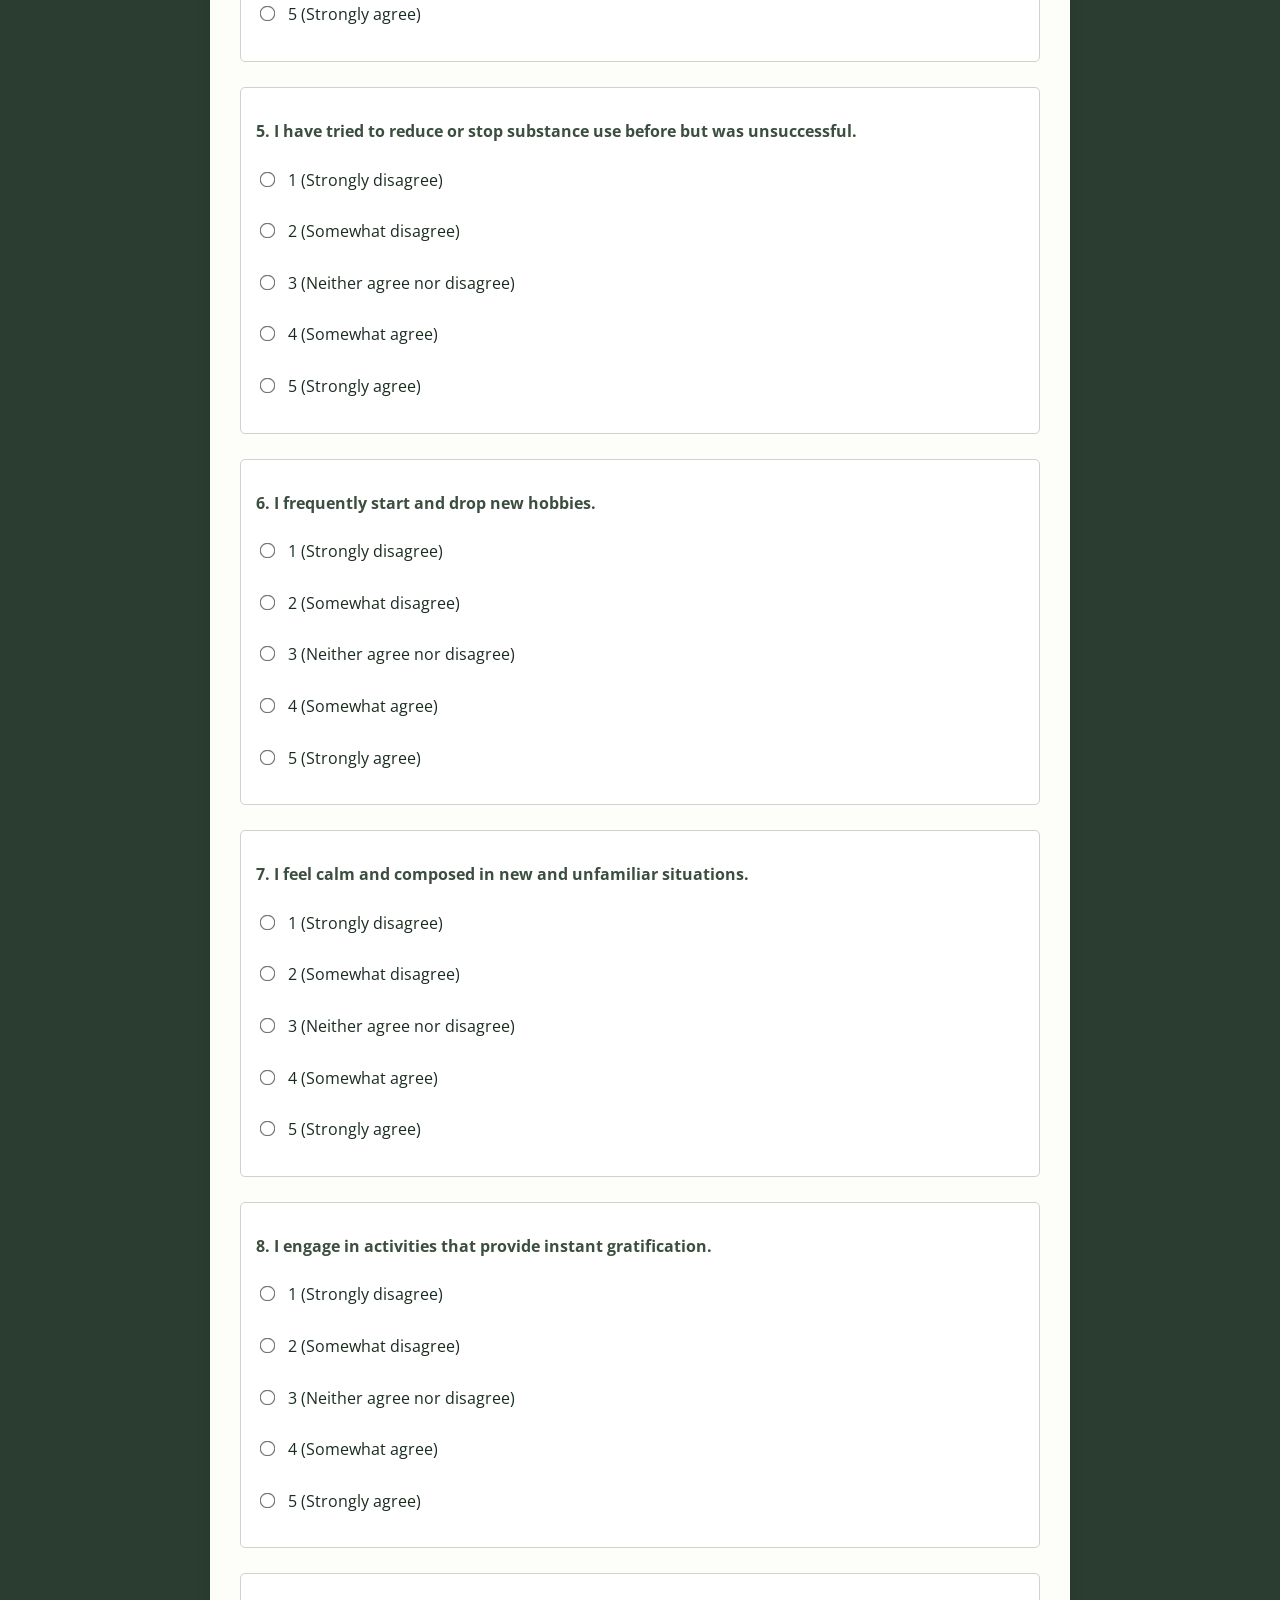
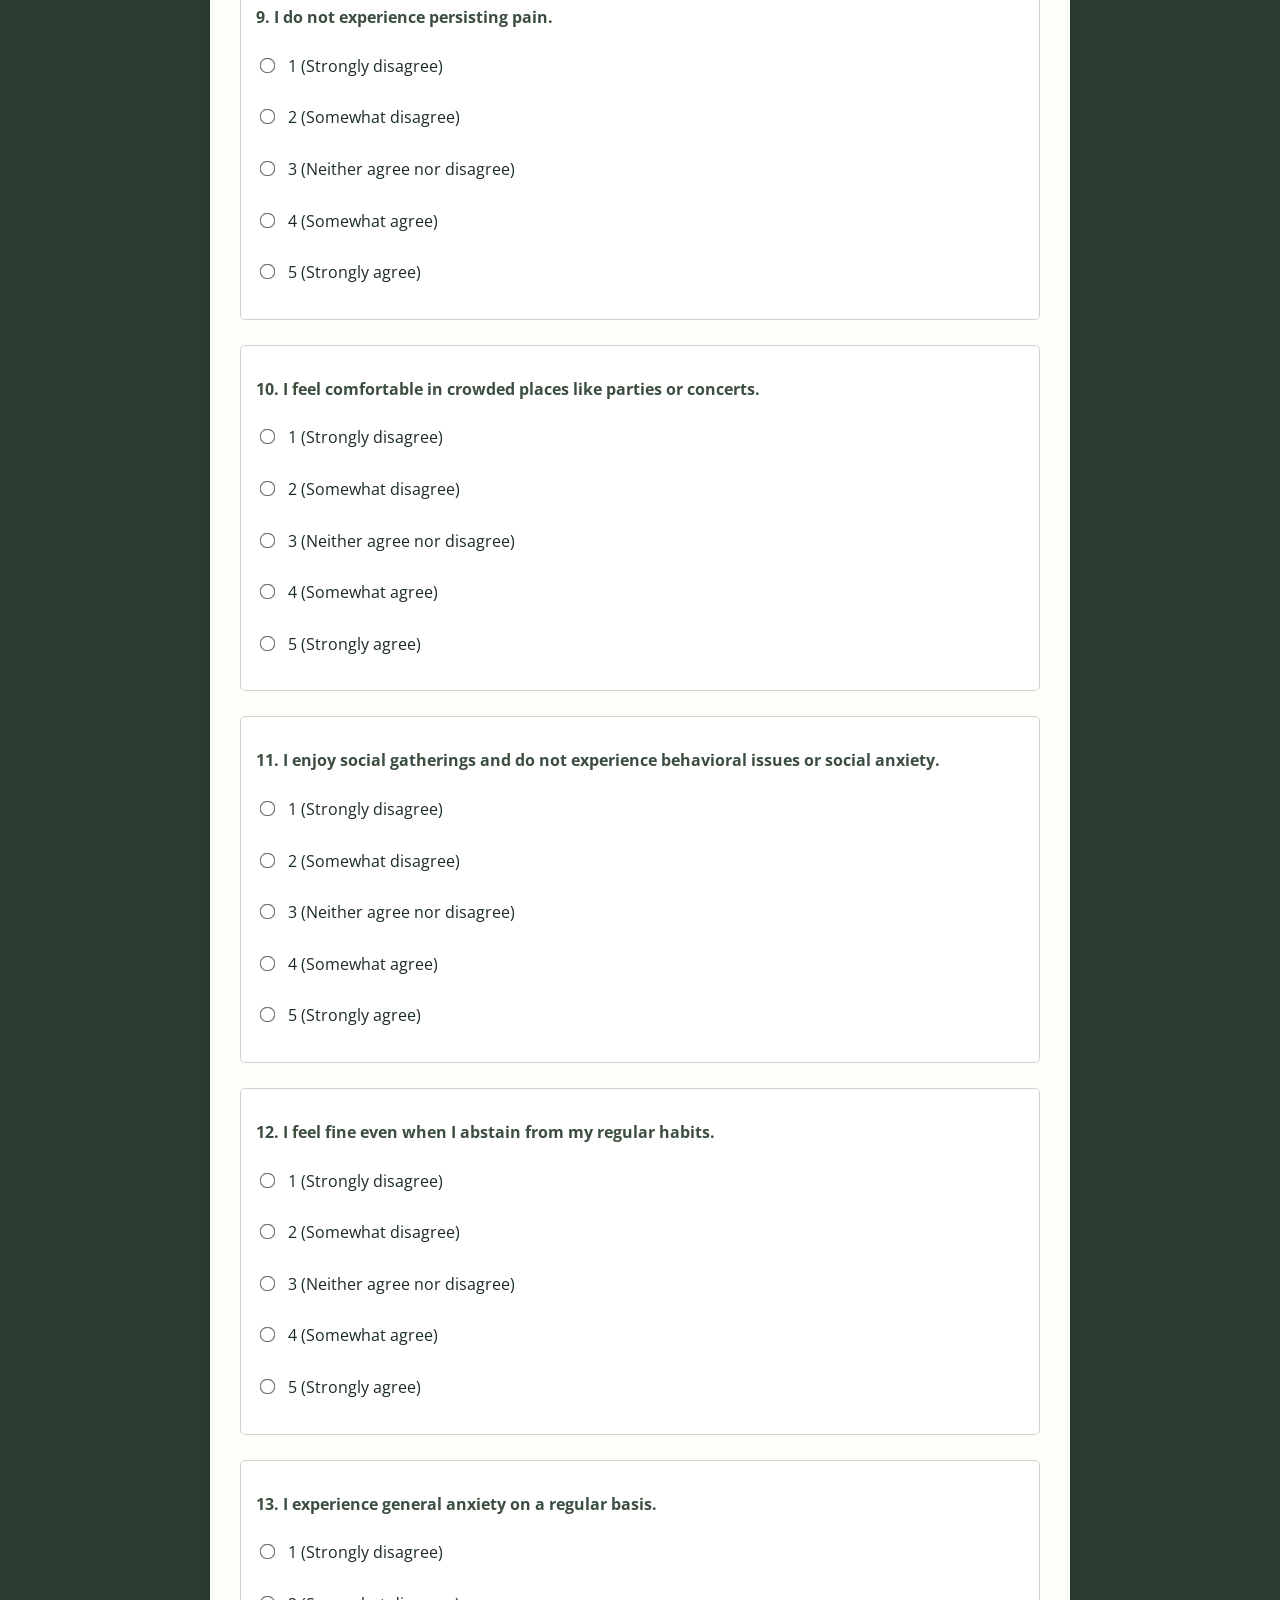
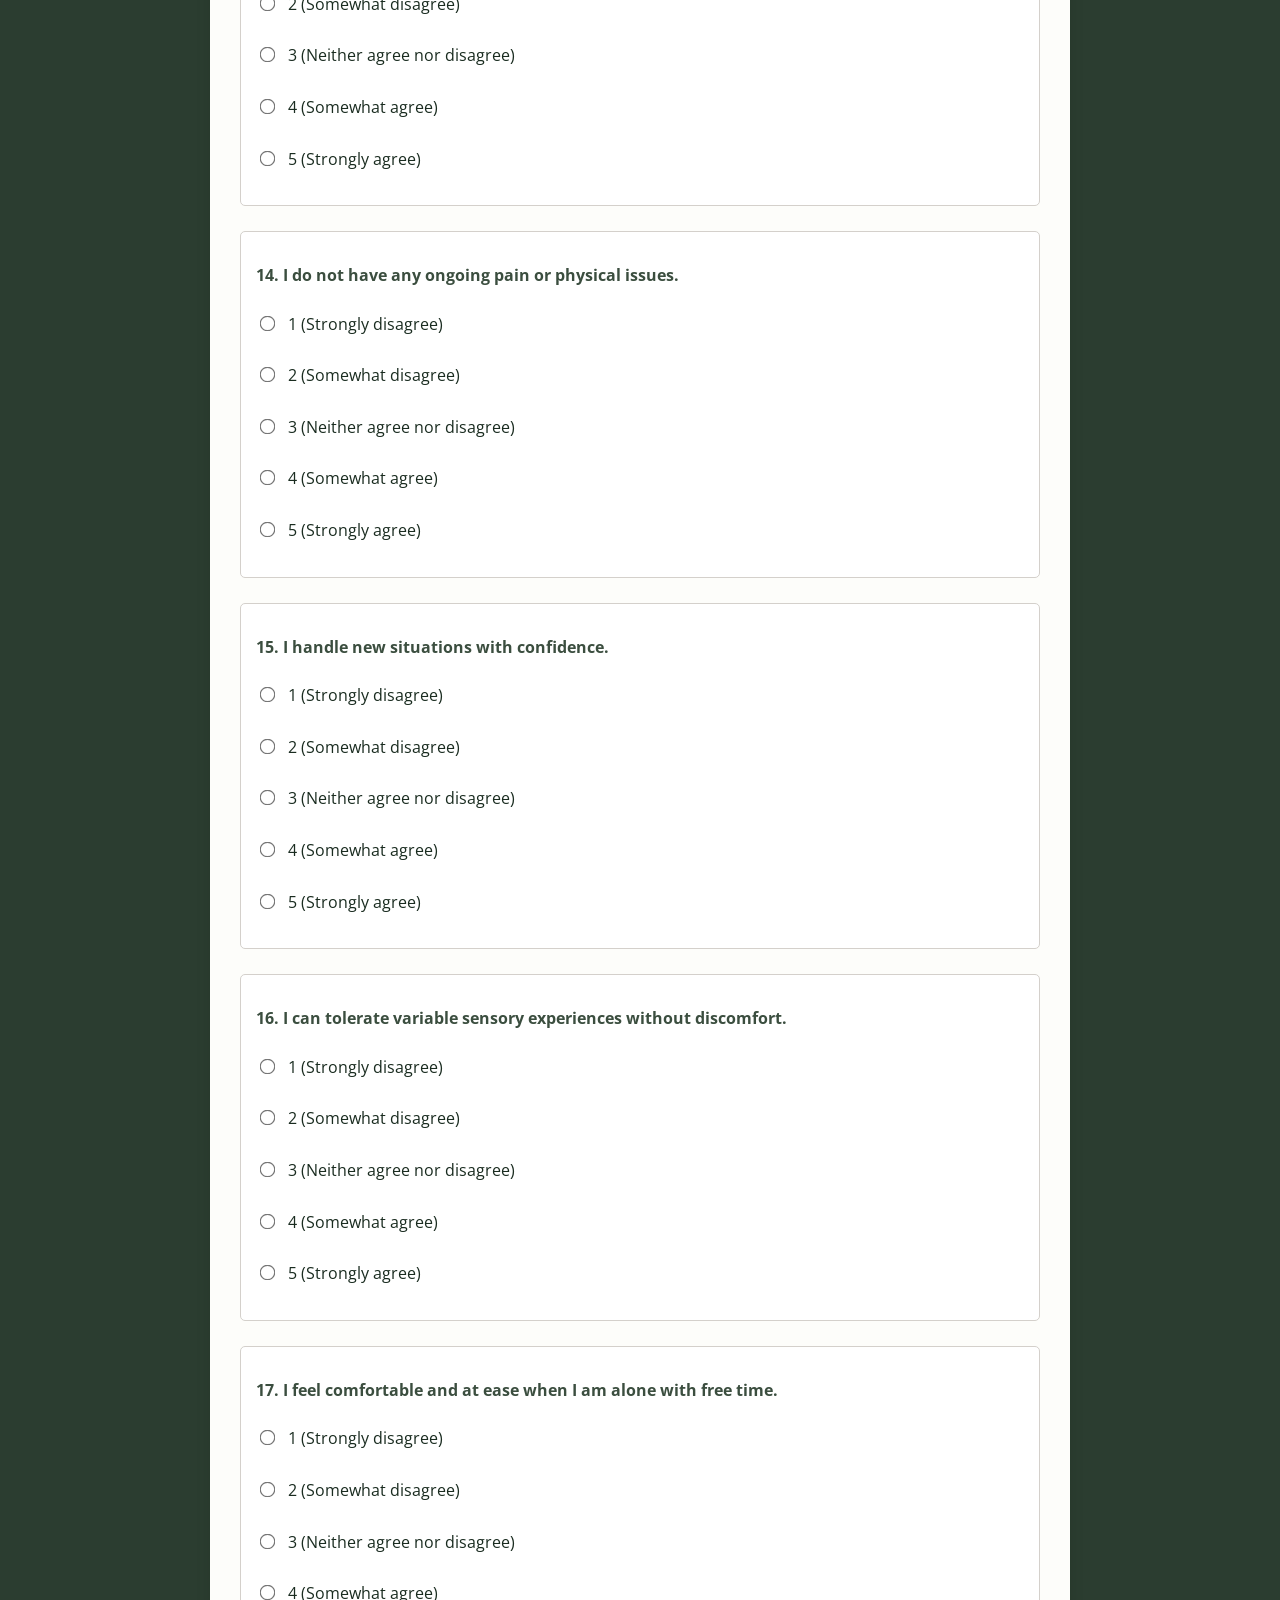
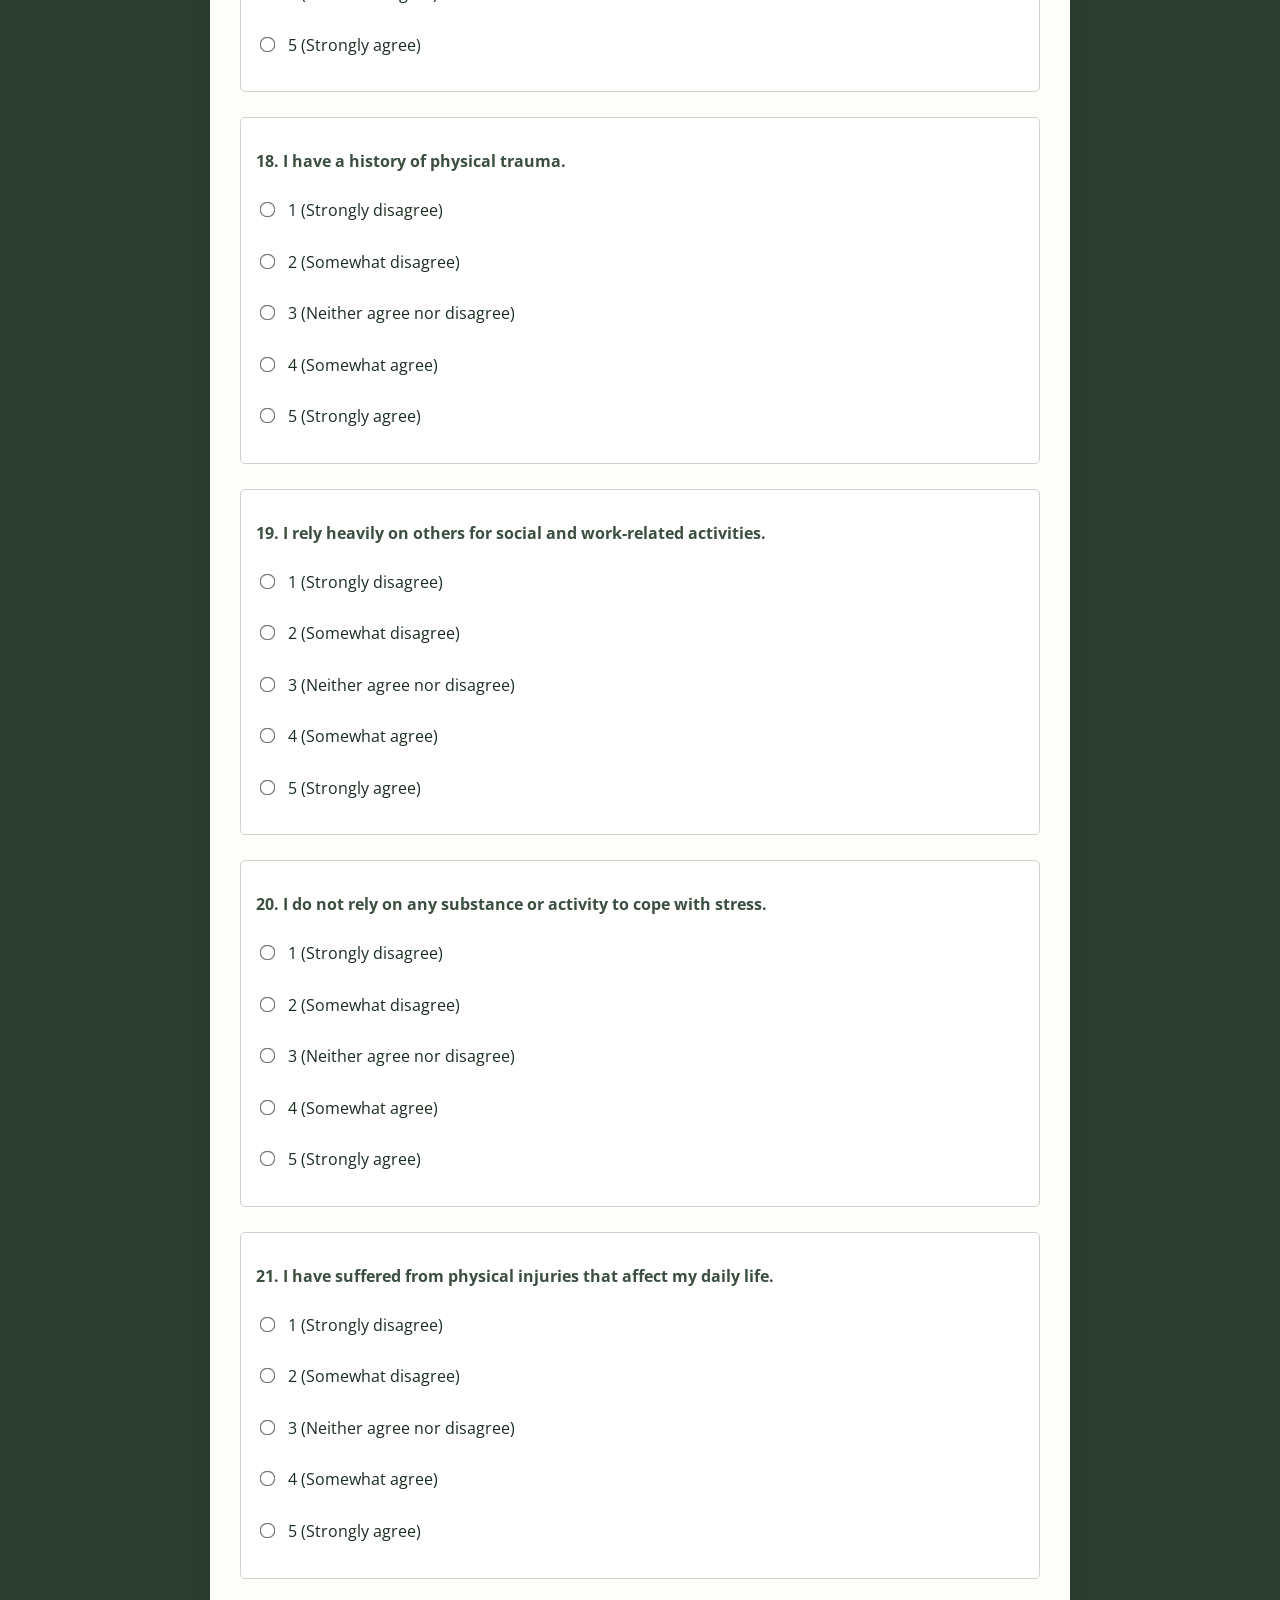
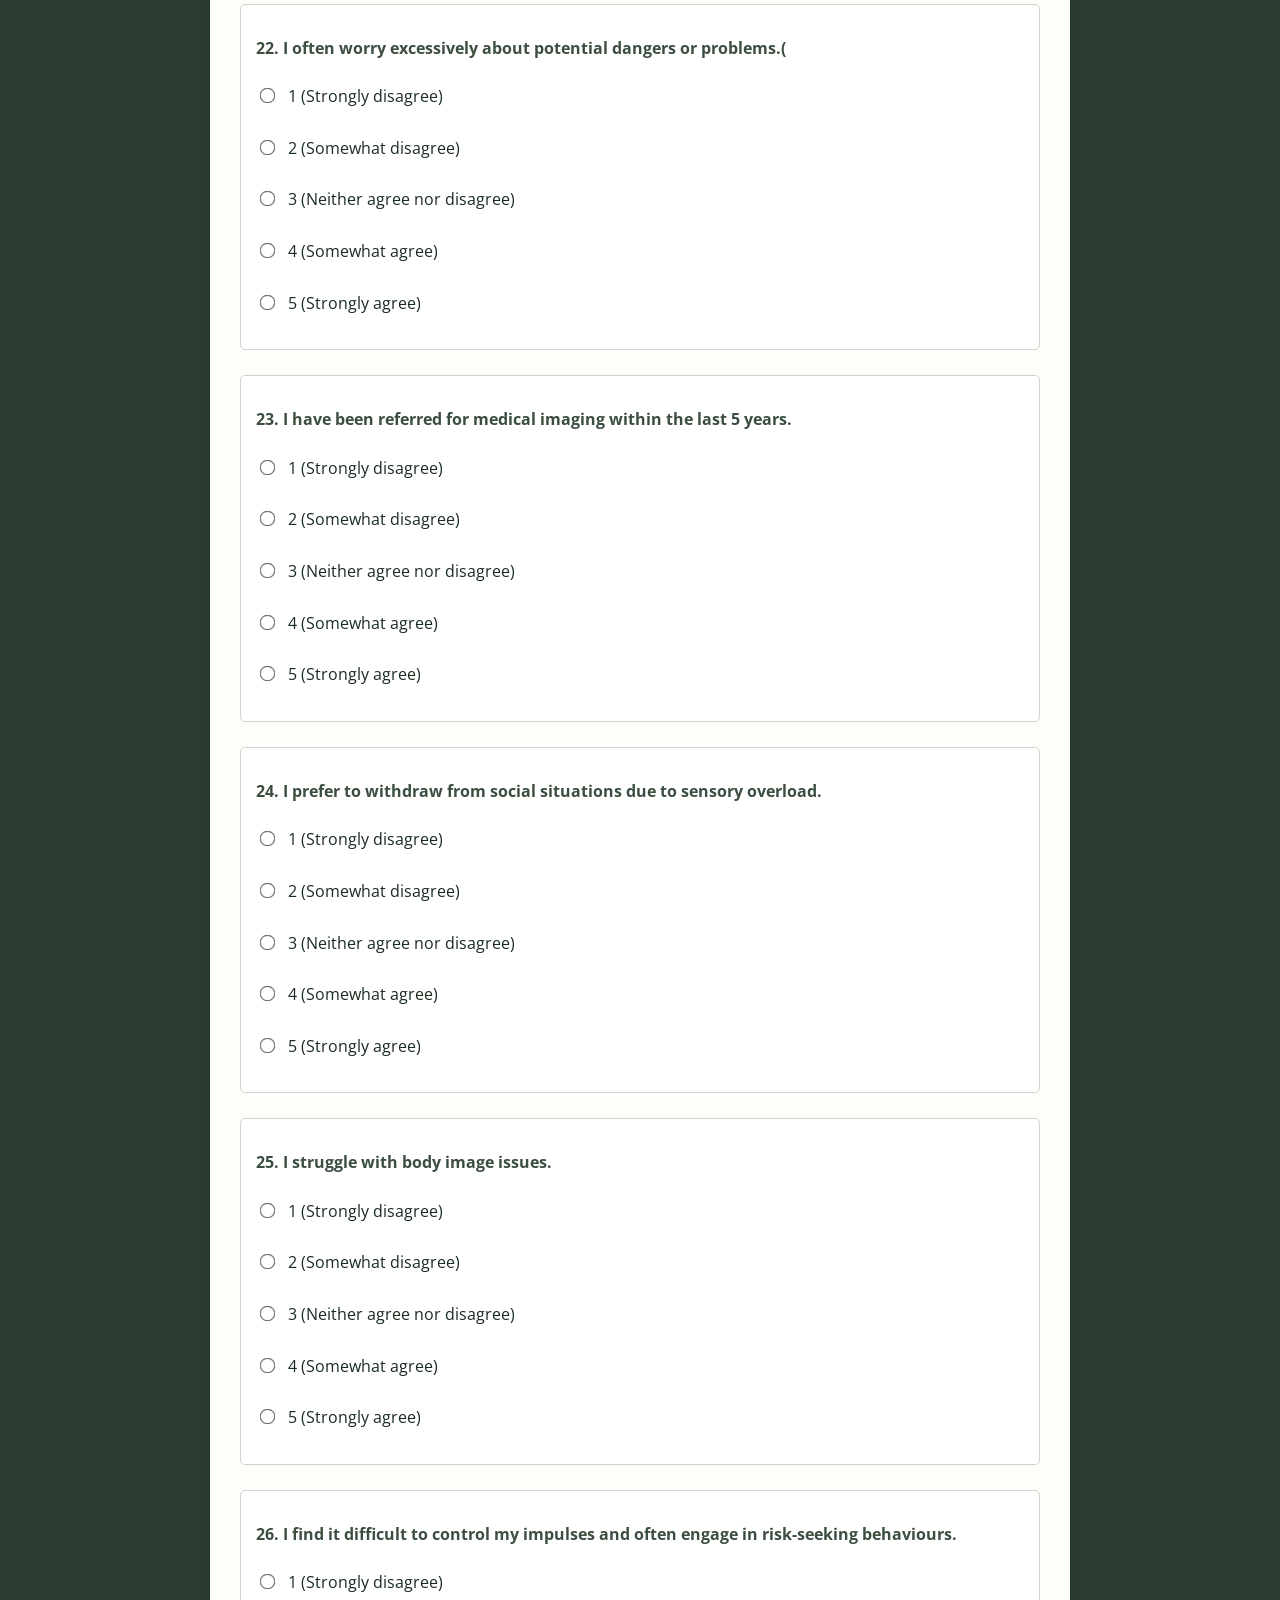
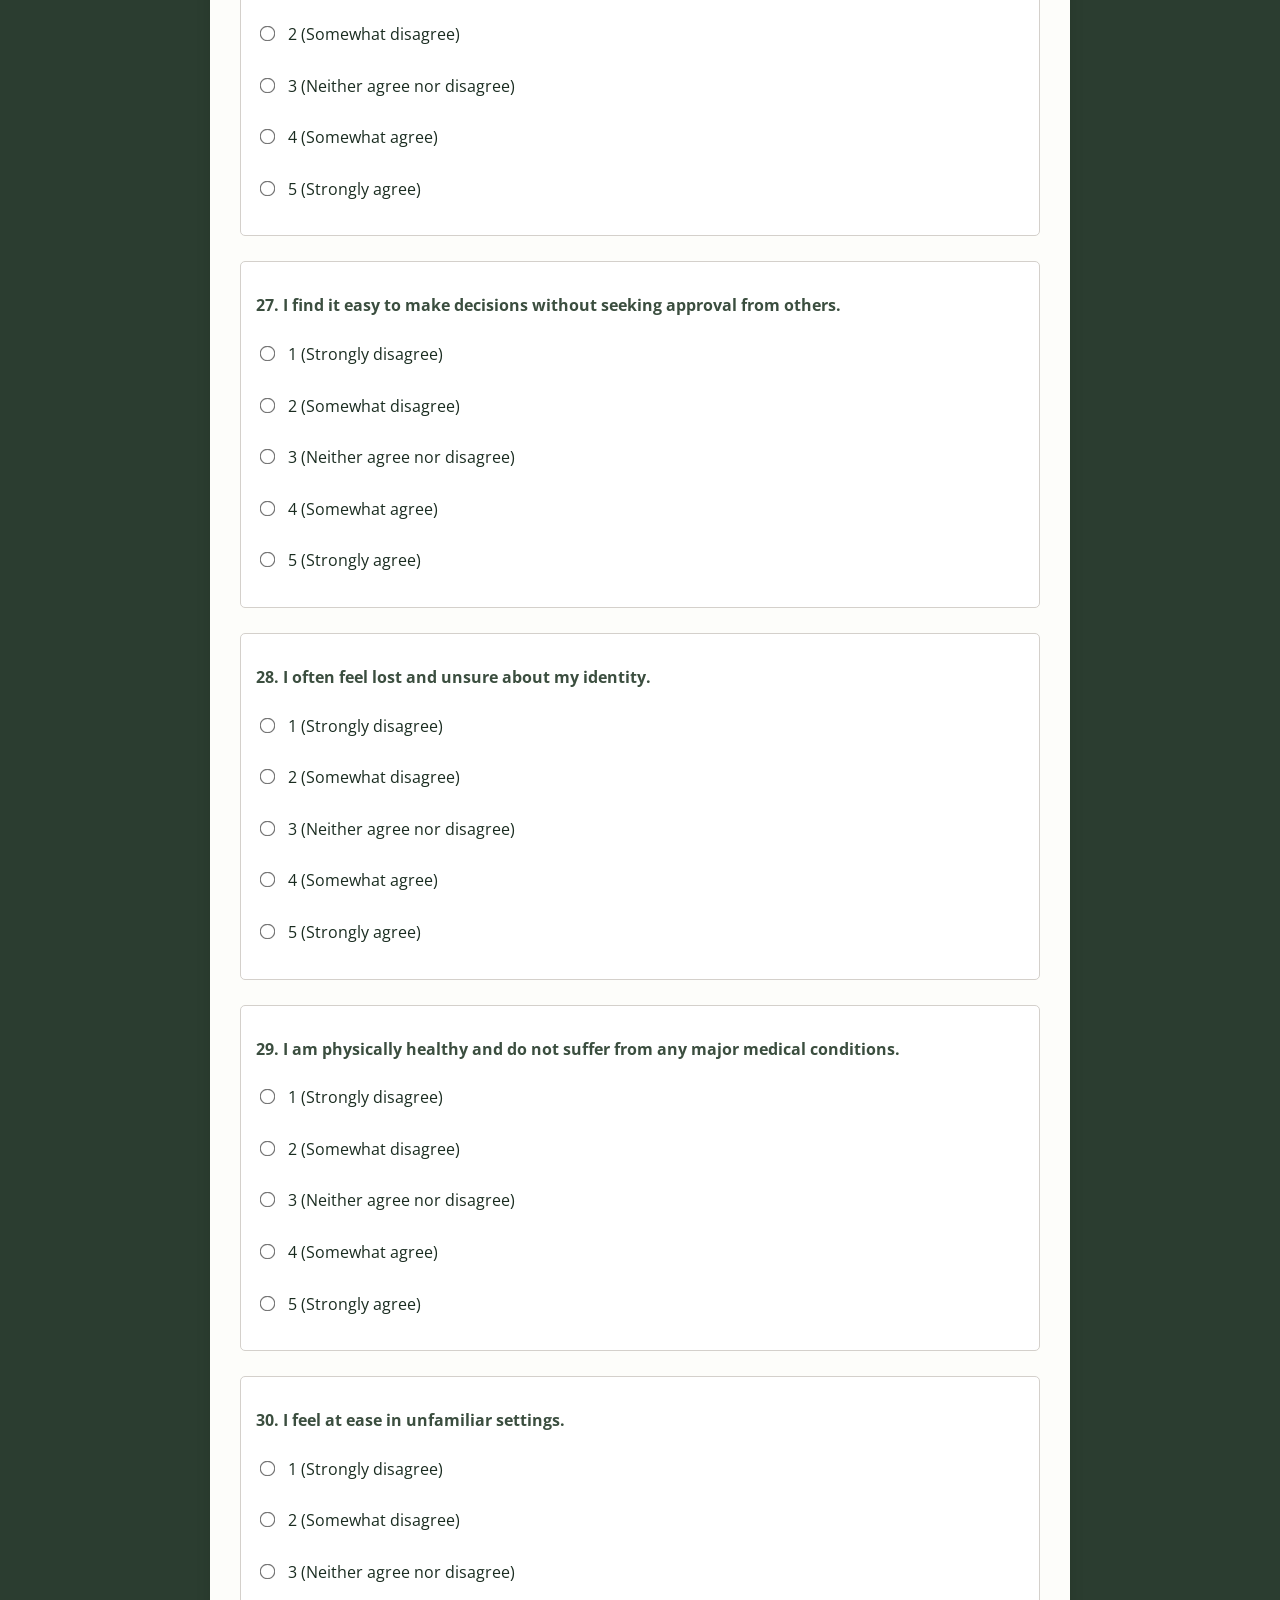
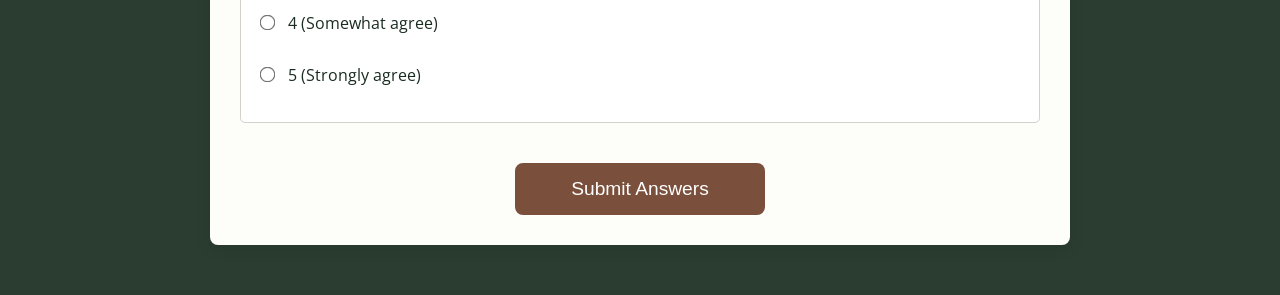
==== commit c9ac5808: "Updated question 18 and 19 for grammar error." ====
--- a/index.html
+++ b/index.html
@@ -205,7 +205,7 @@
             </div>
 
             <div class="question-group">
-                <p class="question-text">18. I have a history of physical trauma</p>
+                <p class="question-text">18. I have a history of physical trauma.</p>
                 <div class="options">
                     <label><input type="radio" name="q18" value="1" required> 1 (Strongly disagree)</label>
                     <label><input type="radio" name="q18" value="2"> 2 (Somewhat disagree)</label>
@@ -216,7 +216,7 @@
             </div>
 
             <div class="question-group">
-                <p class="question-text">19. I rely heavily on others for social and work-related activities.(</p>
+                <p class="question-text">19. I rely heavily on others for social and work-related activities.</p>
                 <div class="options">
                     <label><input type="radio" name="q19" value="1" required> 1 (Strongly disagree)</label>
                     <label><input type="radio" name="q19" value="2"> 2 (Somewhat disagree)</label>
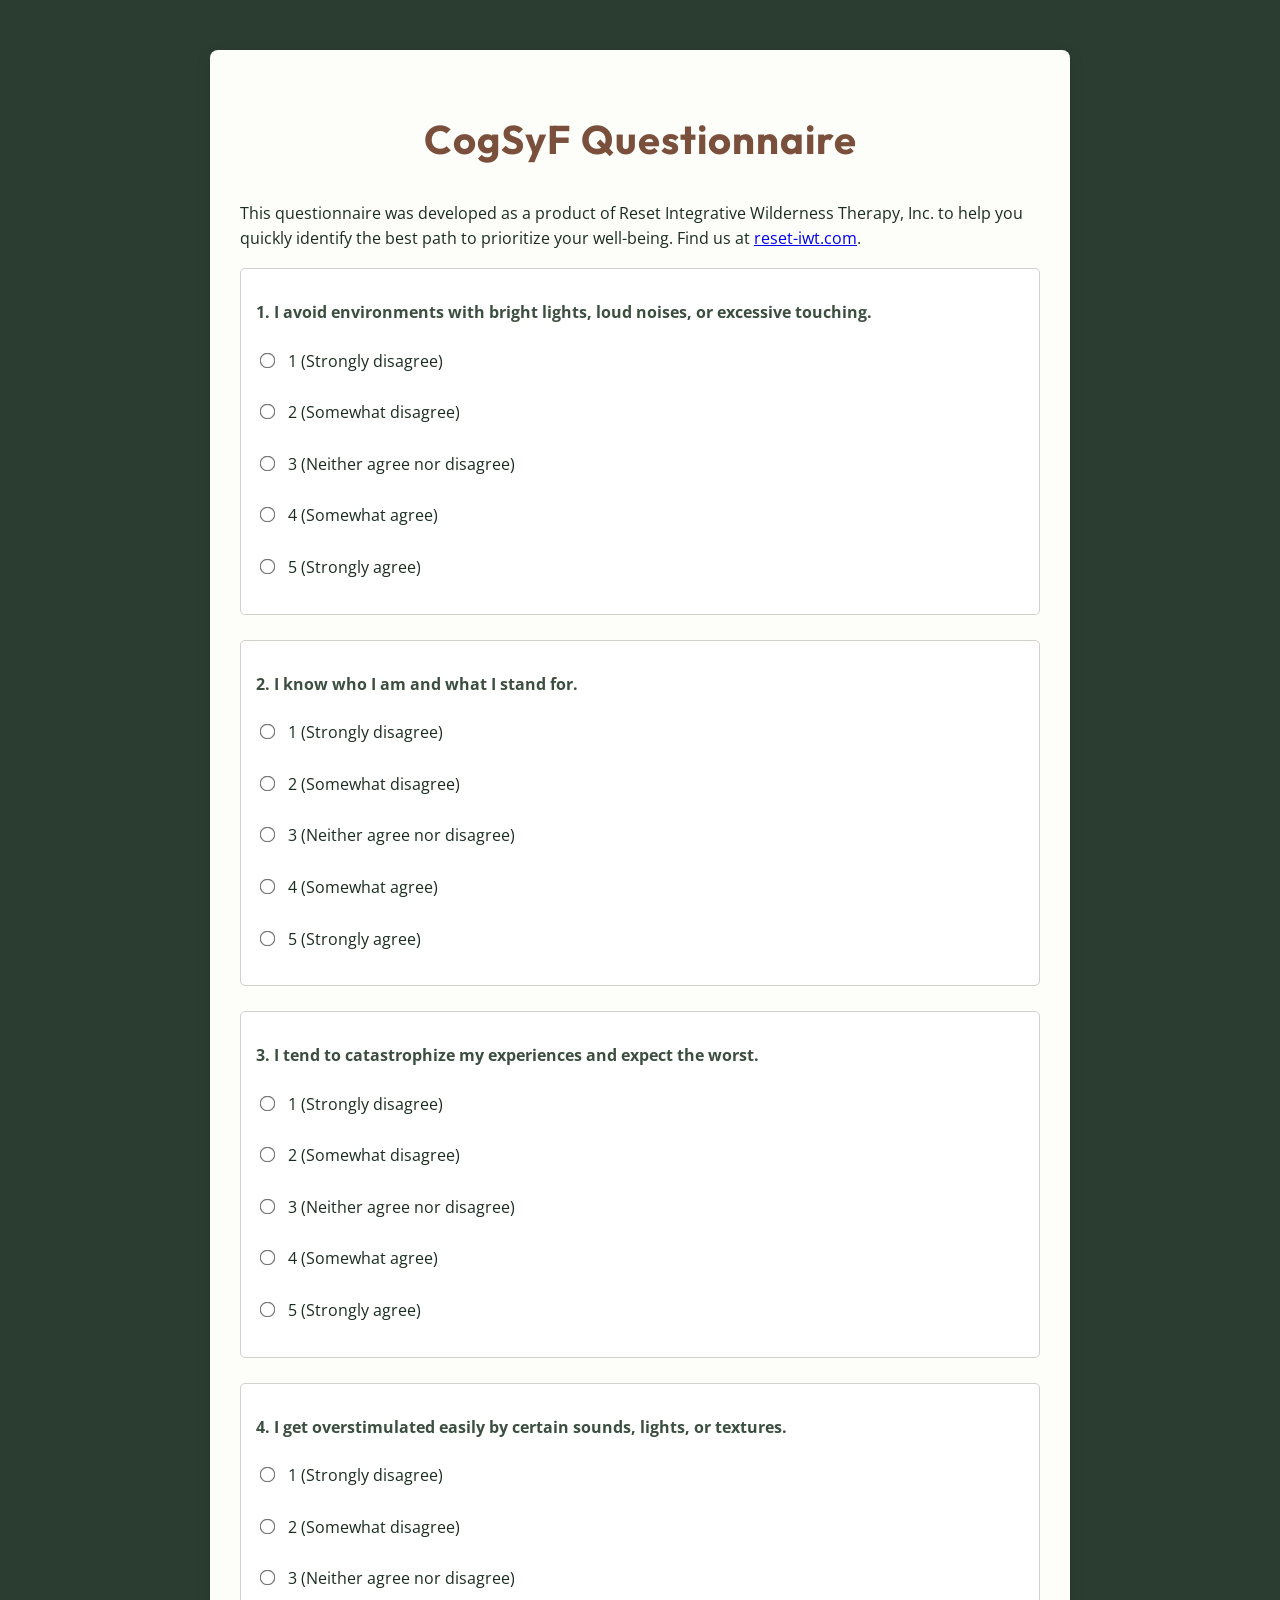
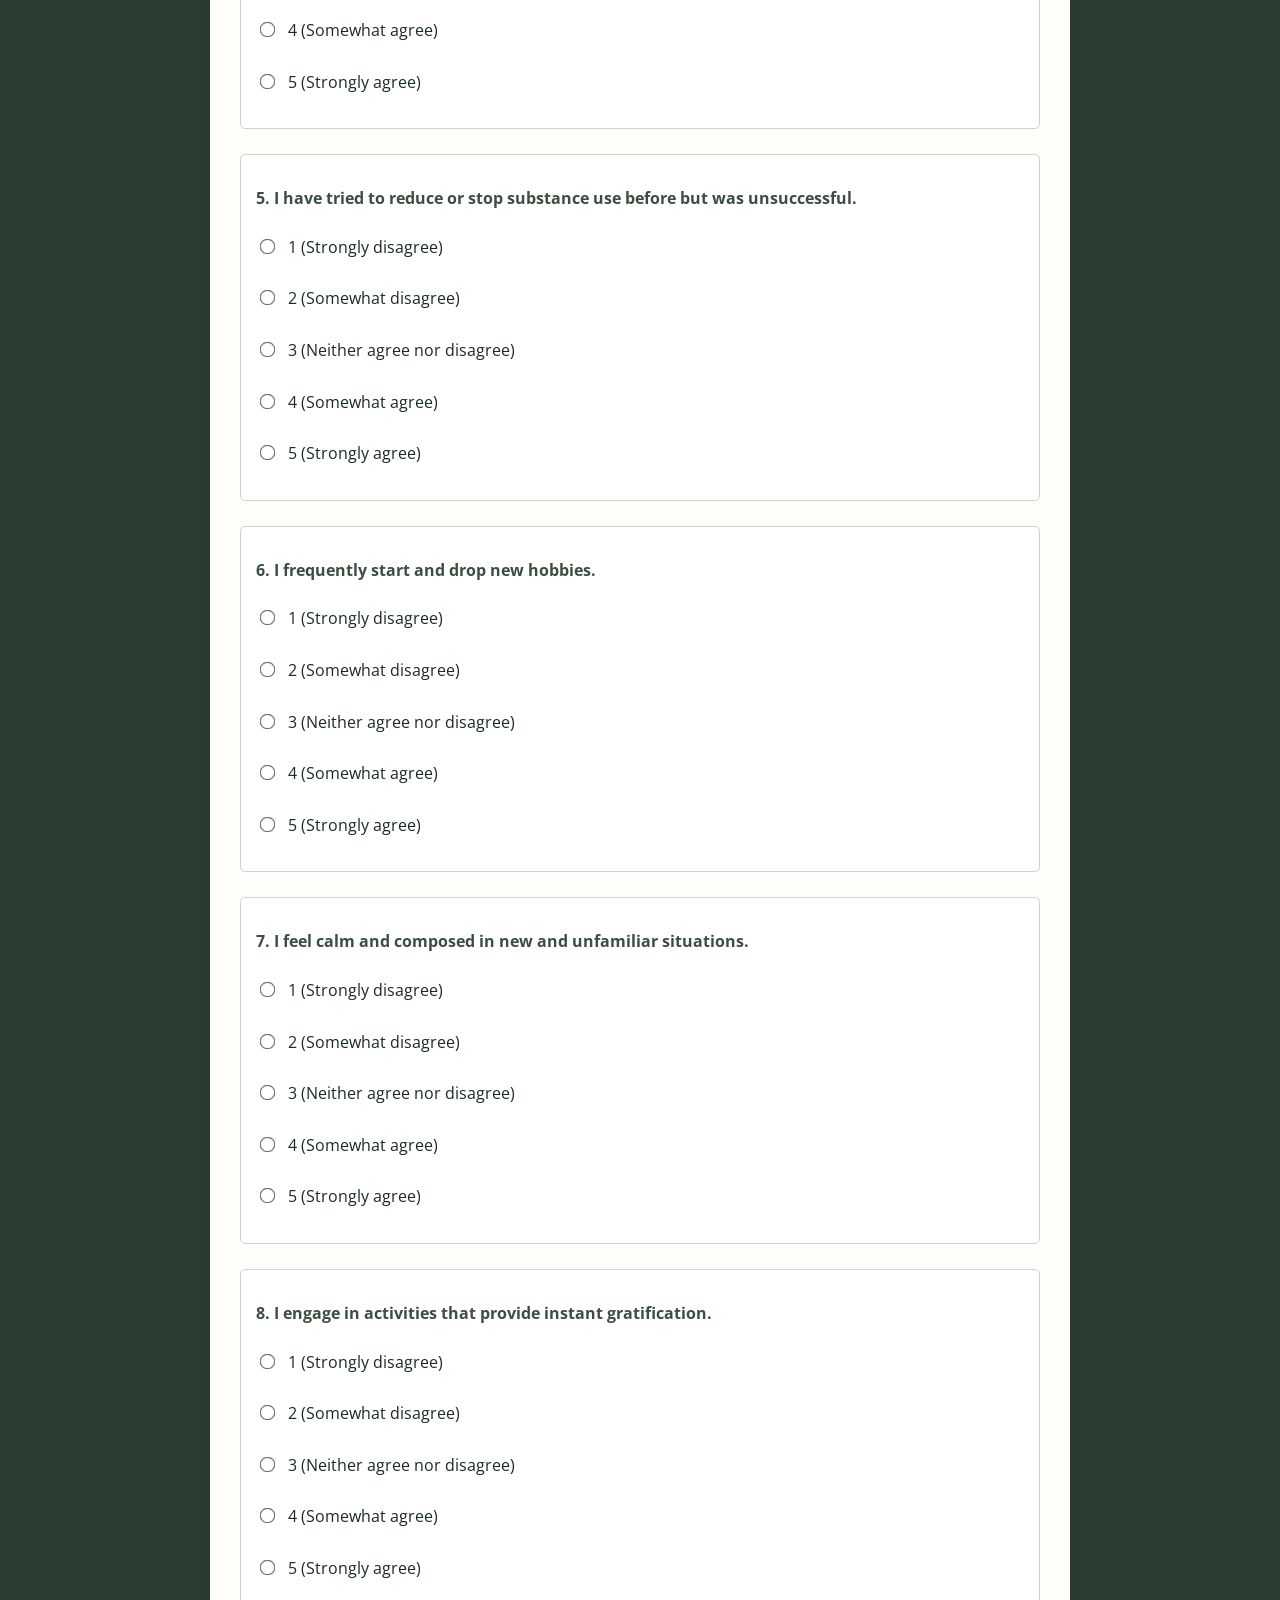
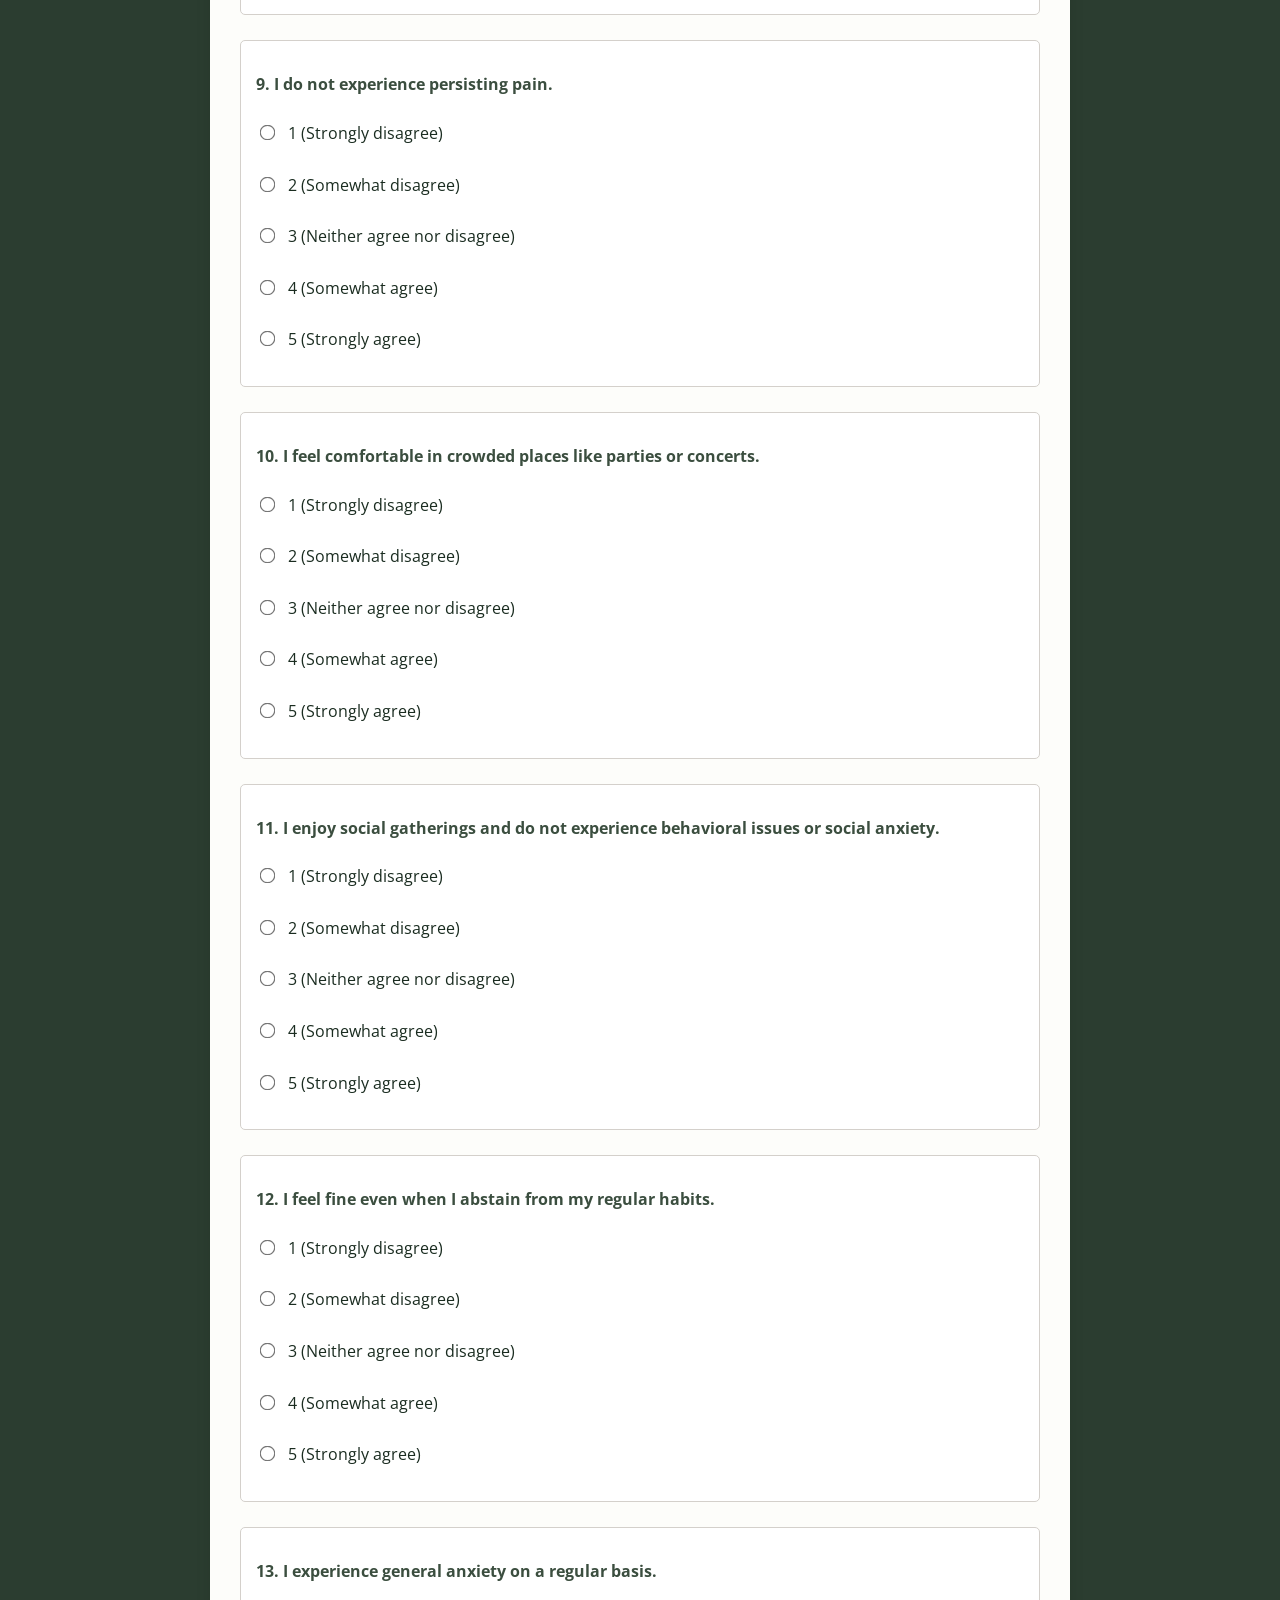
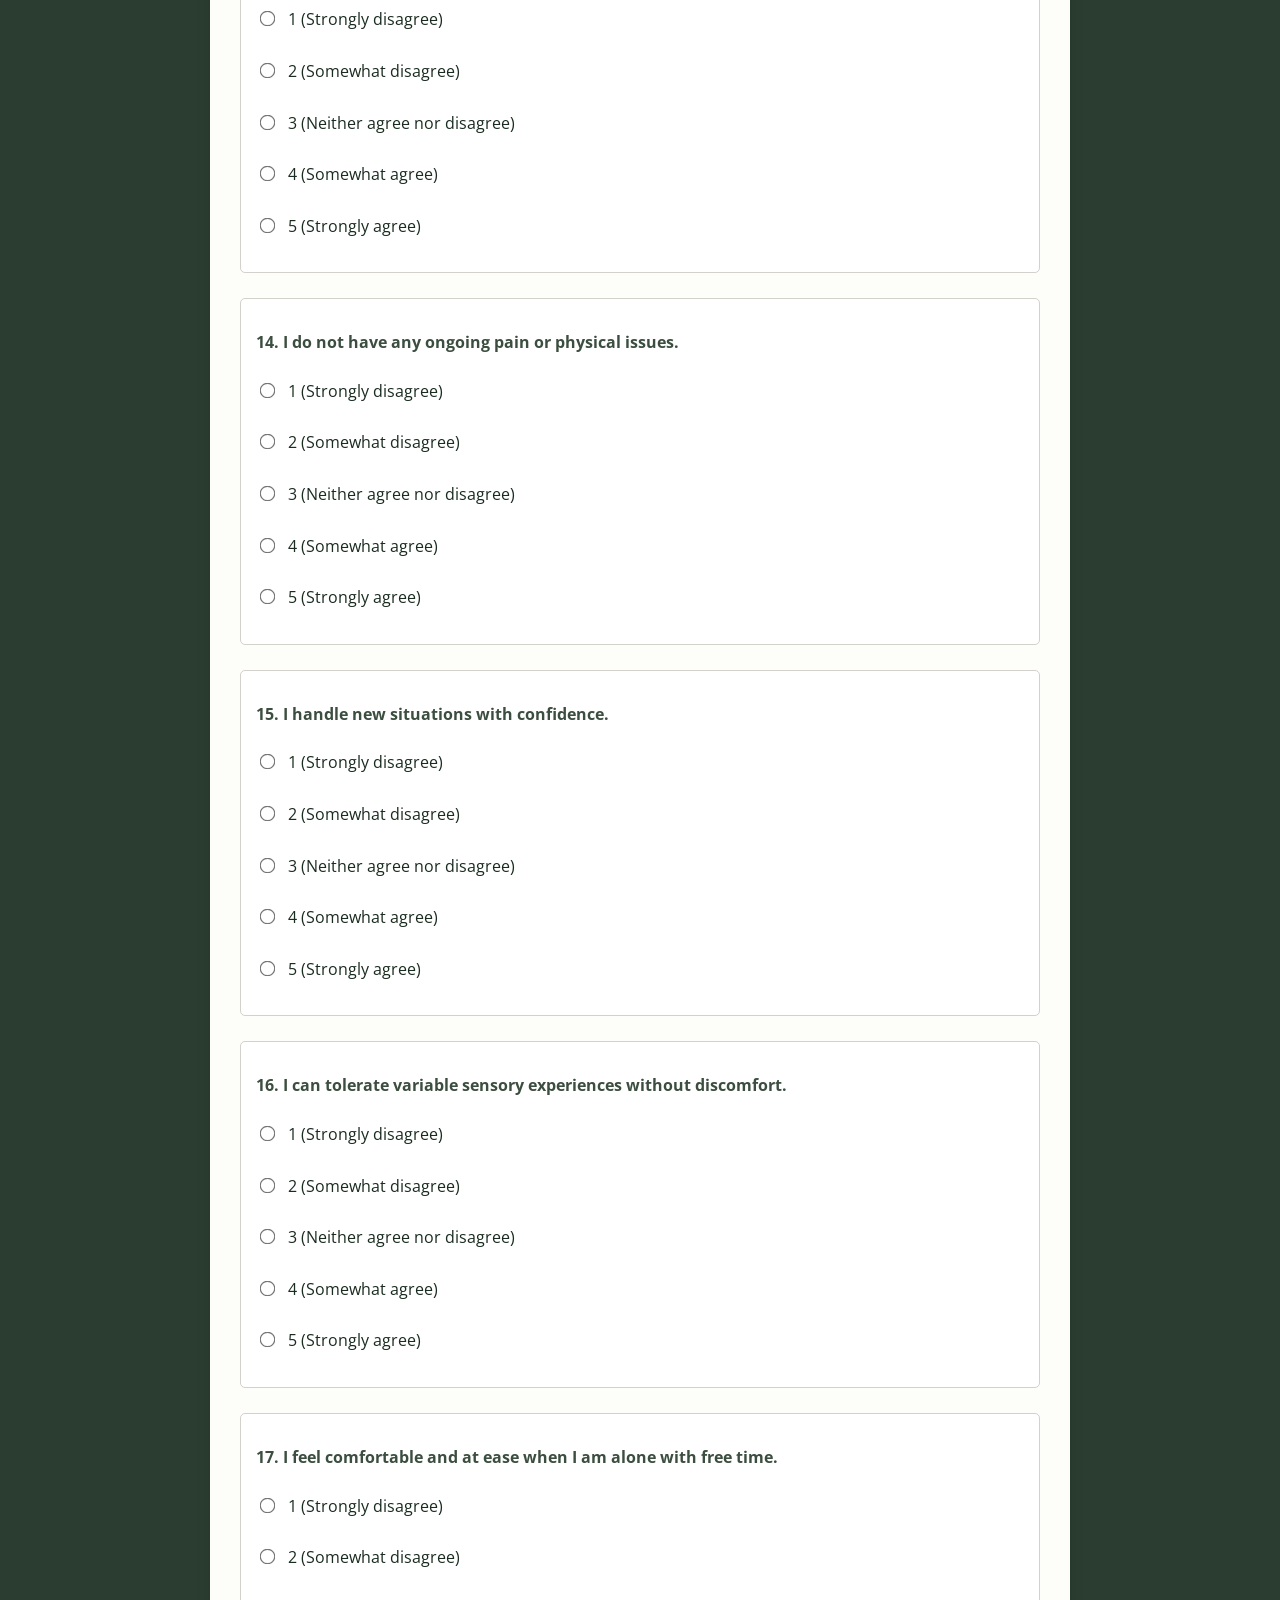
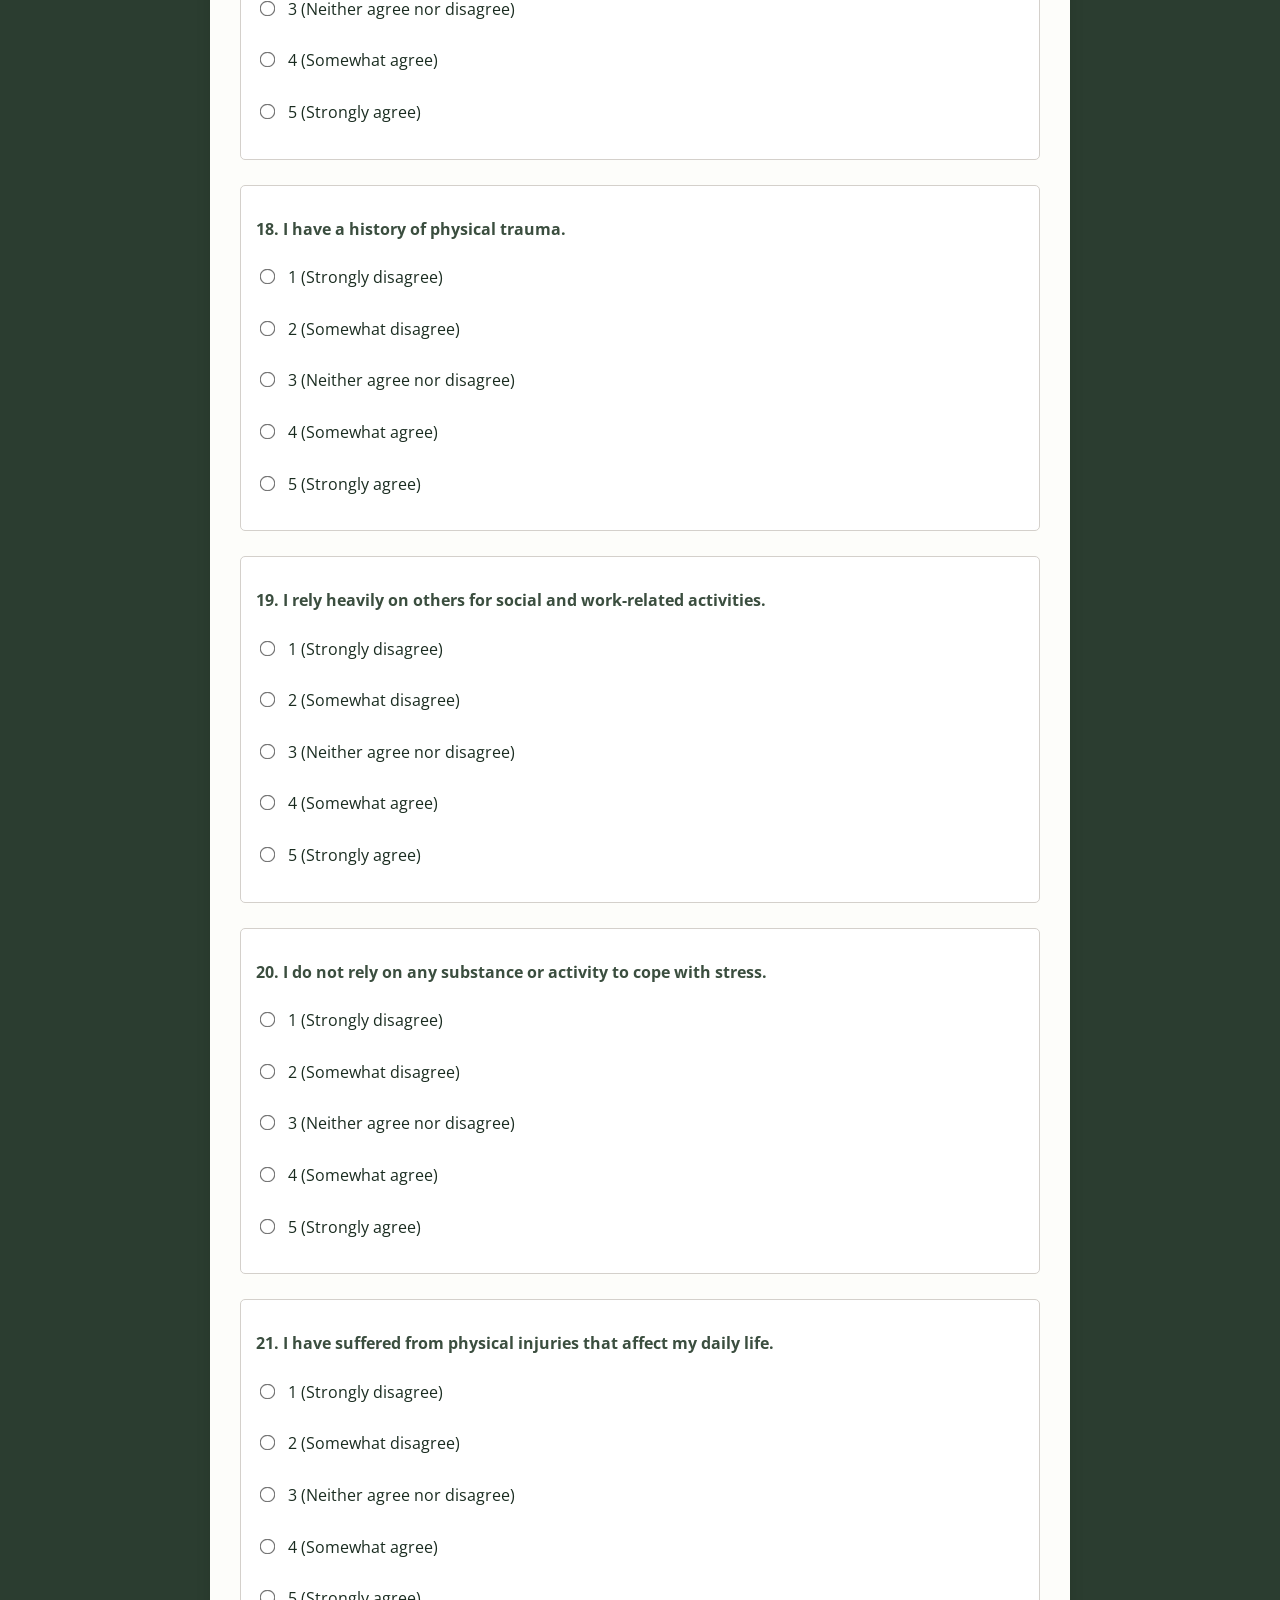
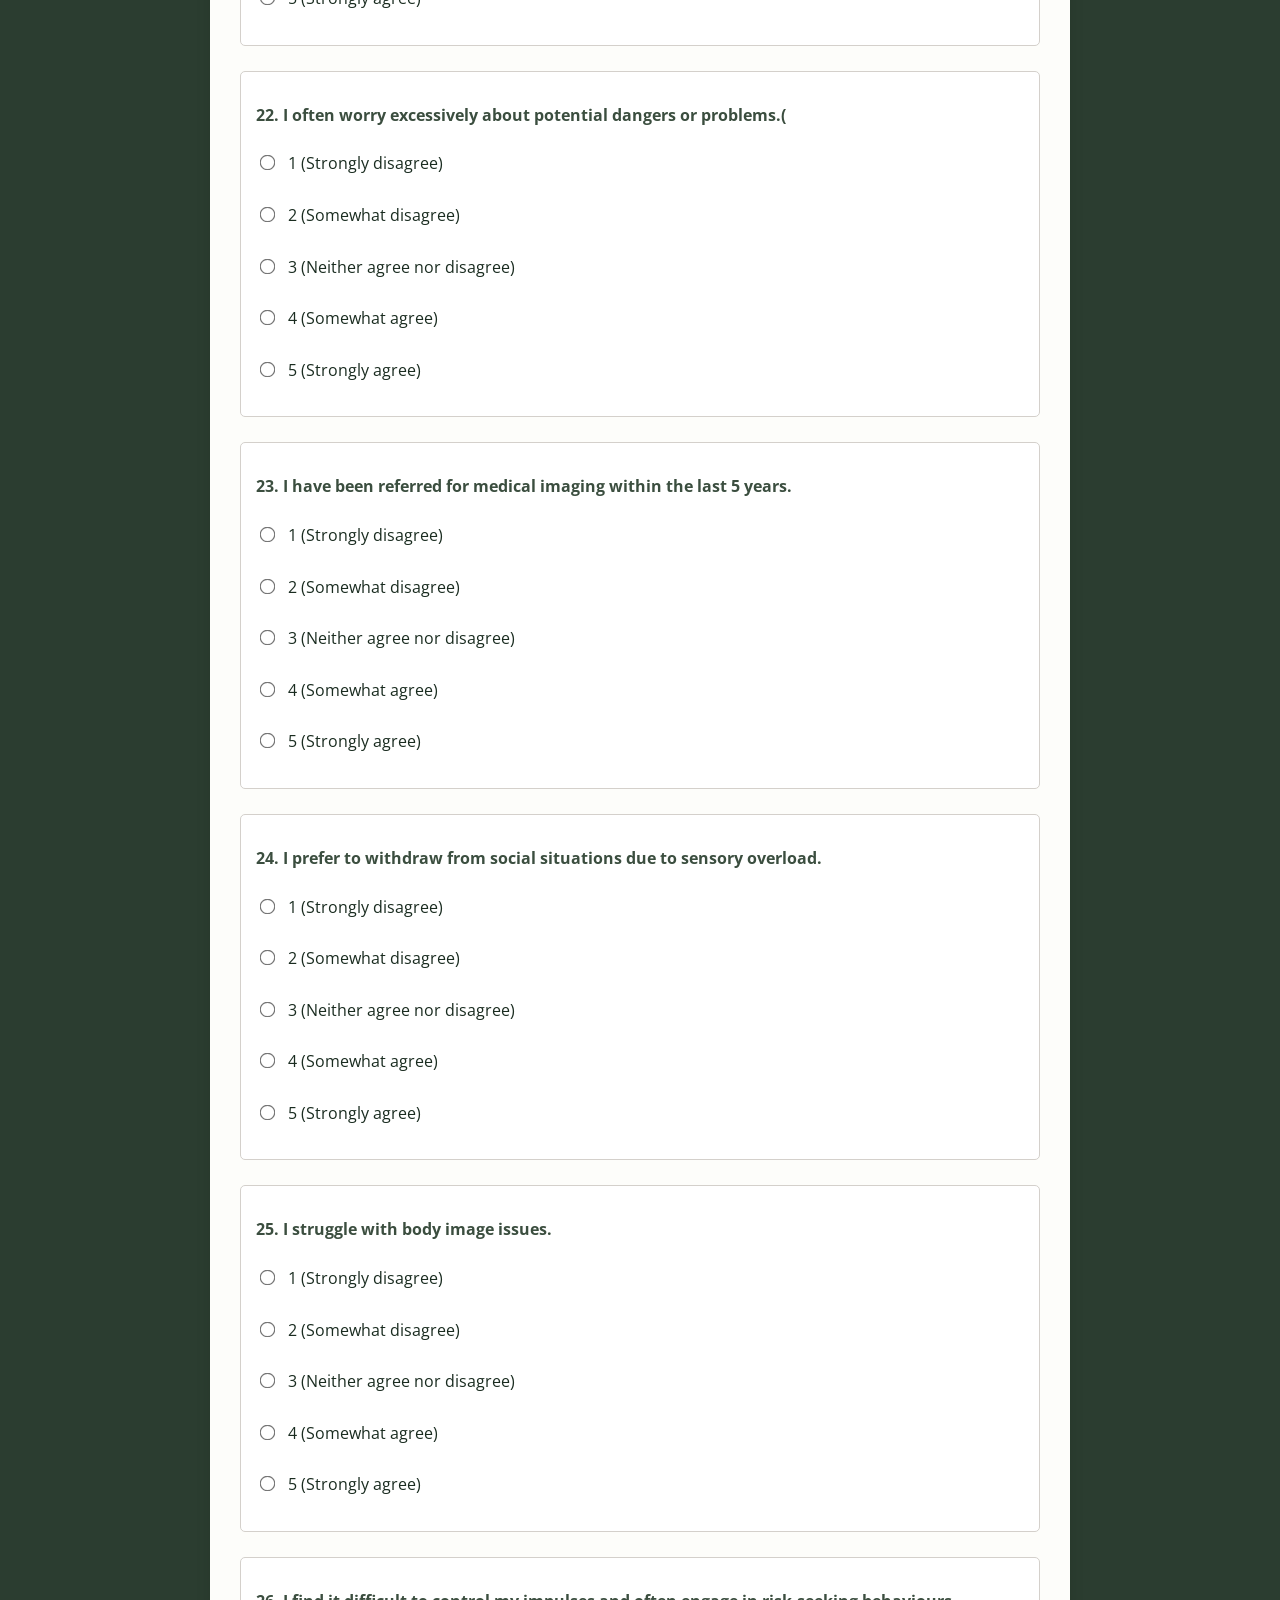
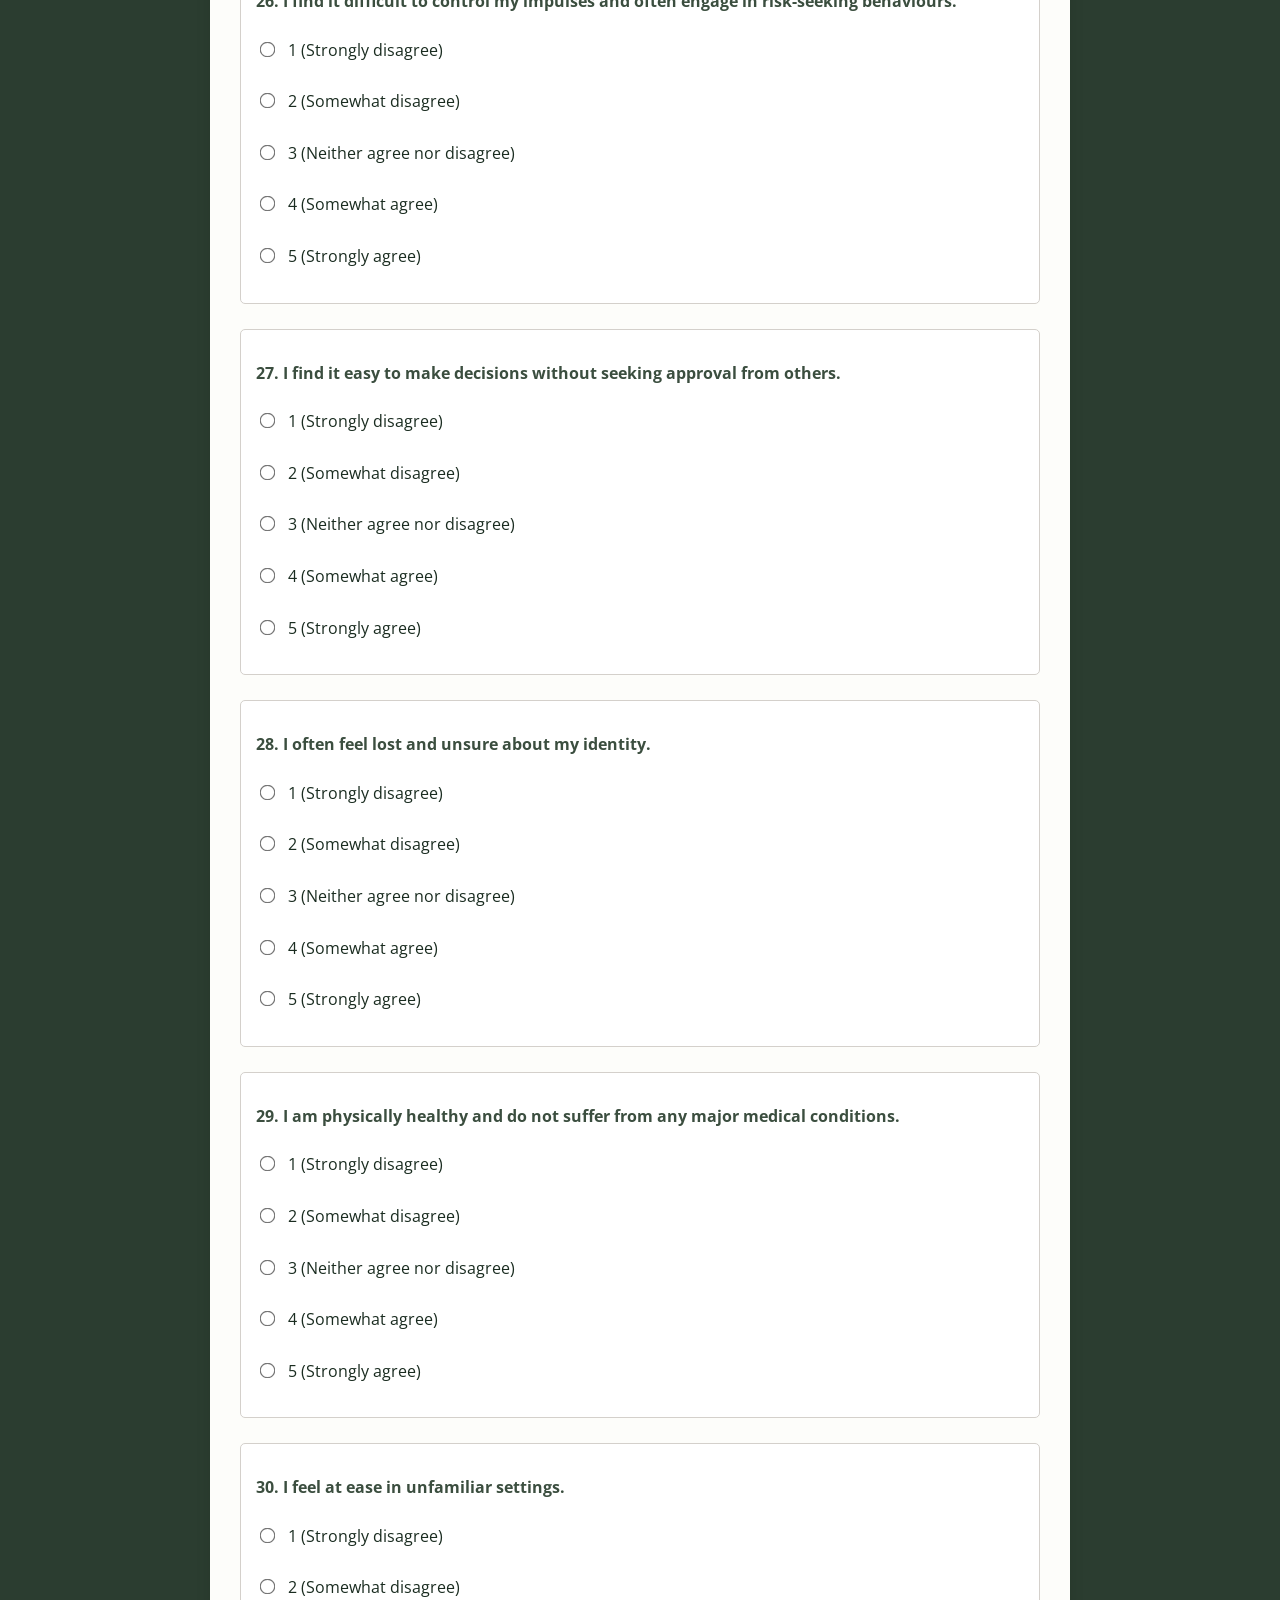
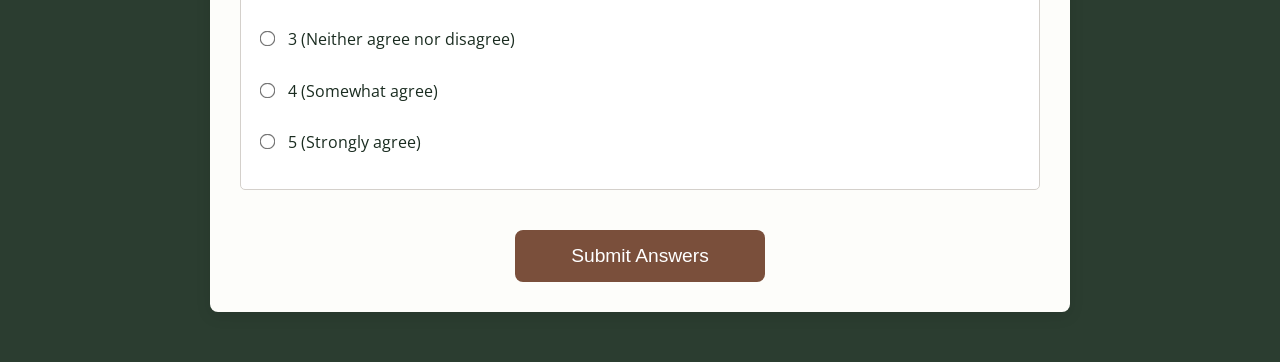
==== commit 50c3f1ee: "Update index.html Added description and link back to site" ====
--- a/index.html
+++ b/index.html
@@ -16,6 +16,7 @@
 <body>
     <div class="container">
         <h1>CogSyF Questionnaire</h1>
+	<p>This questionnaire was developed as a product of Reset Integrative Wilderness Therapy, Inc. to help you quickly identify the best path to prioritize your well-being. Find us at <a href="https://www.reset-iwt.com">reset-iwt.com</a>.</p>
 
         <form id="questionnaireForm">
 	    <div class="question-group">
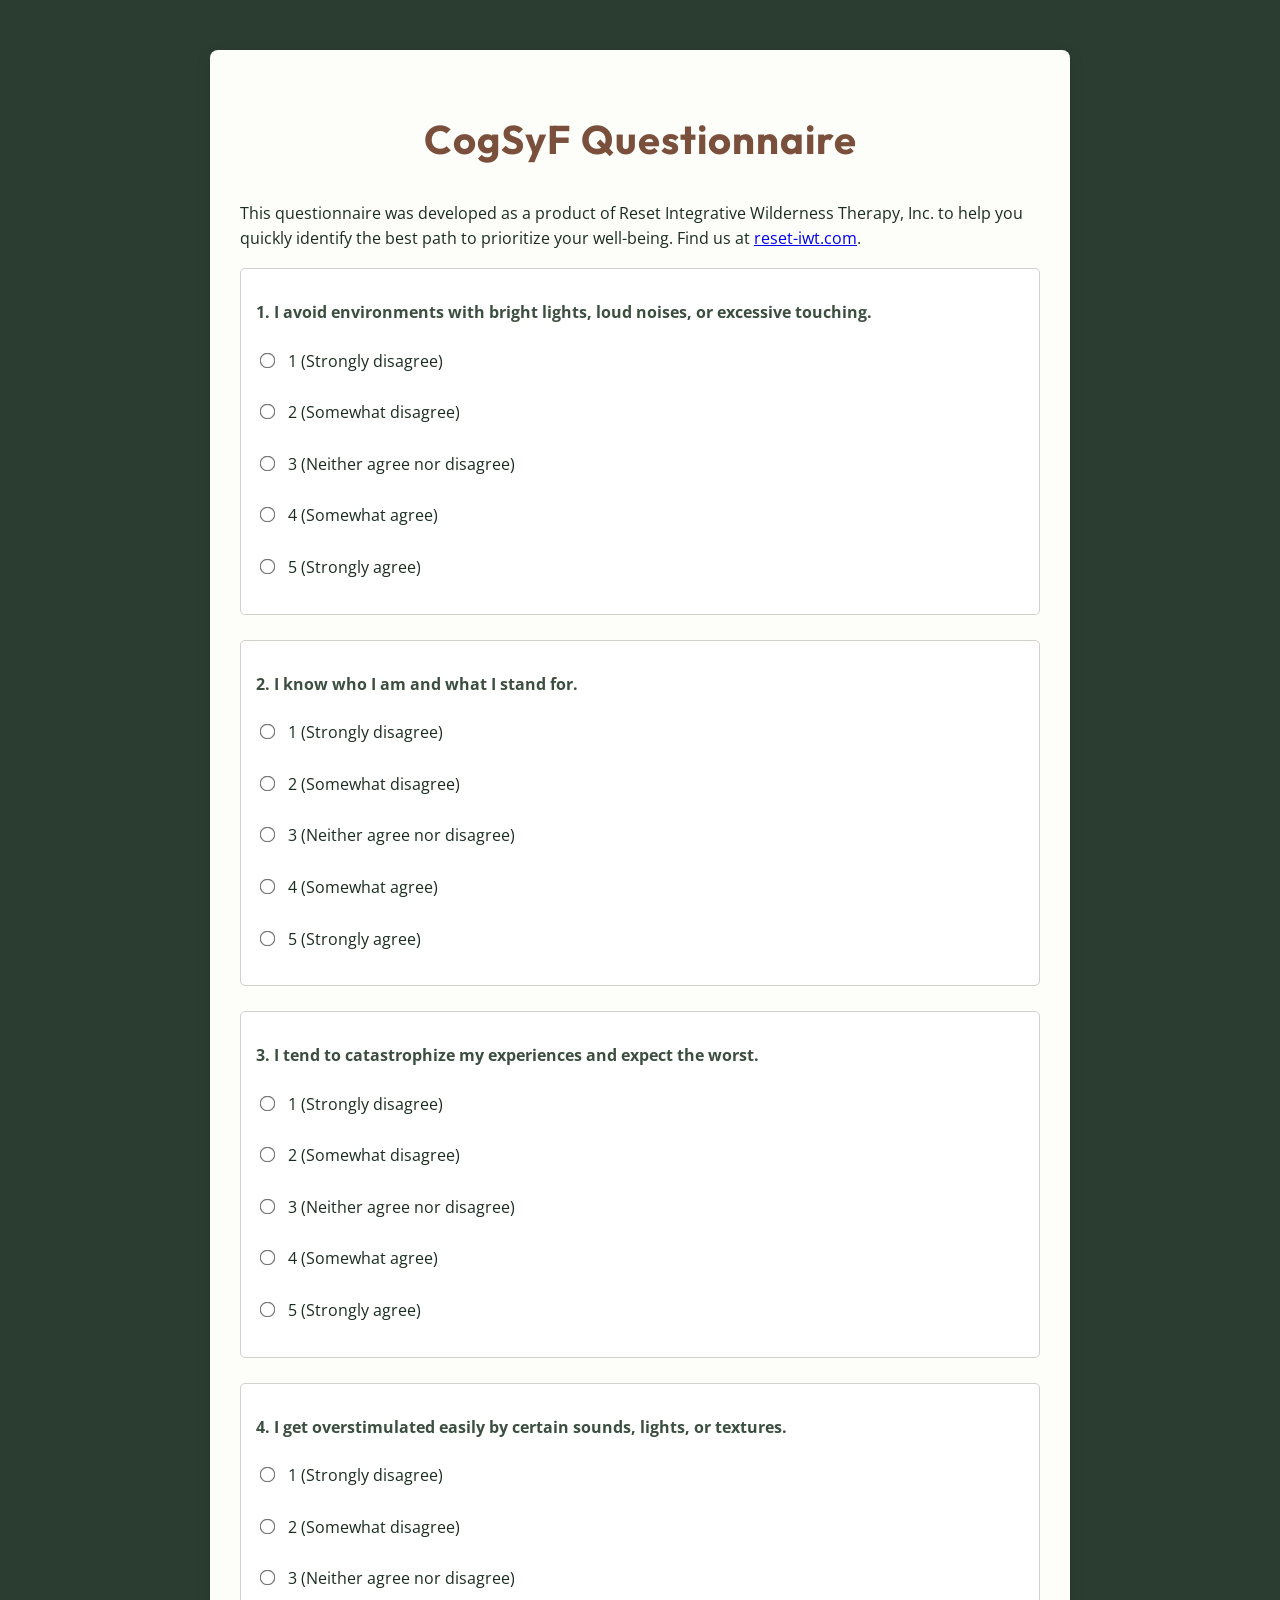
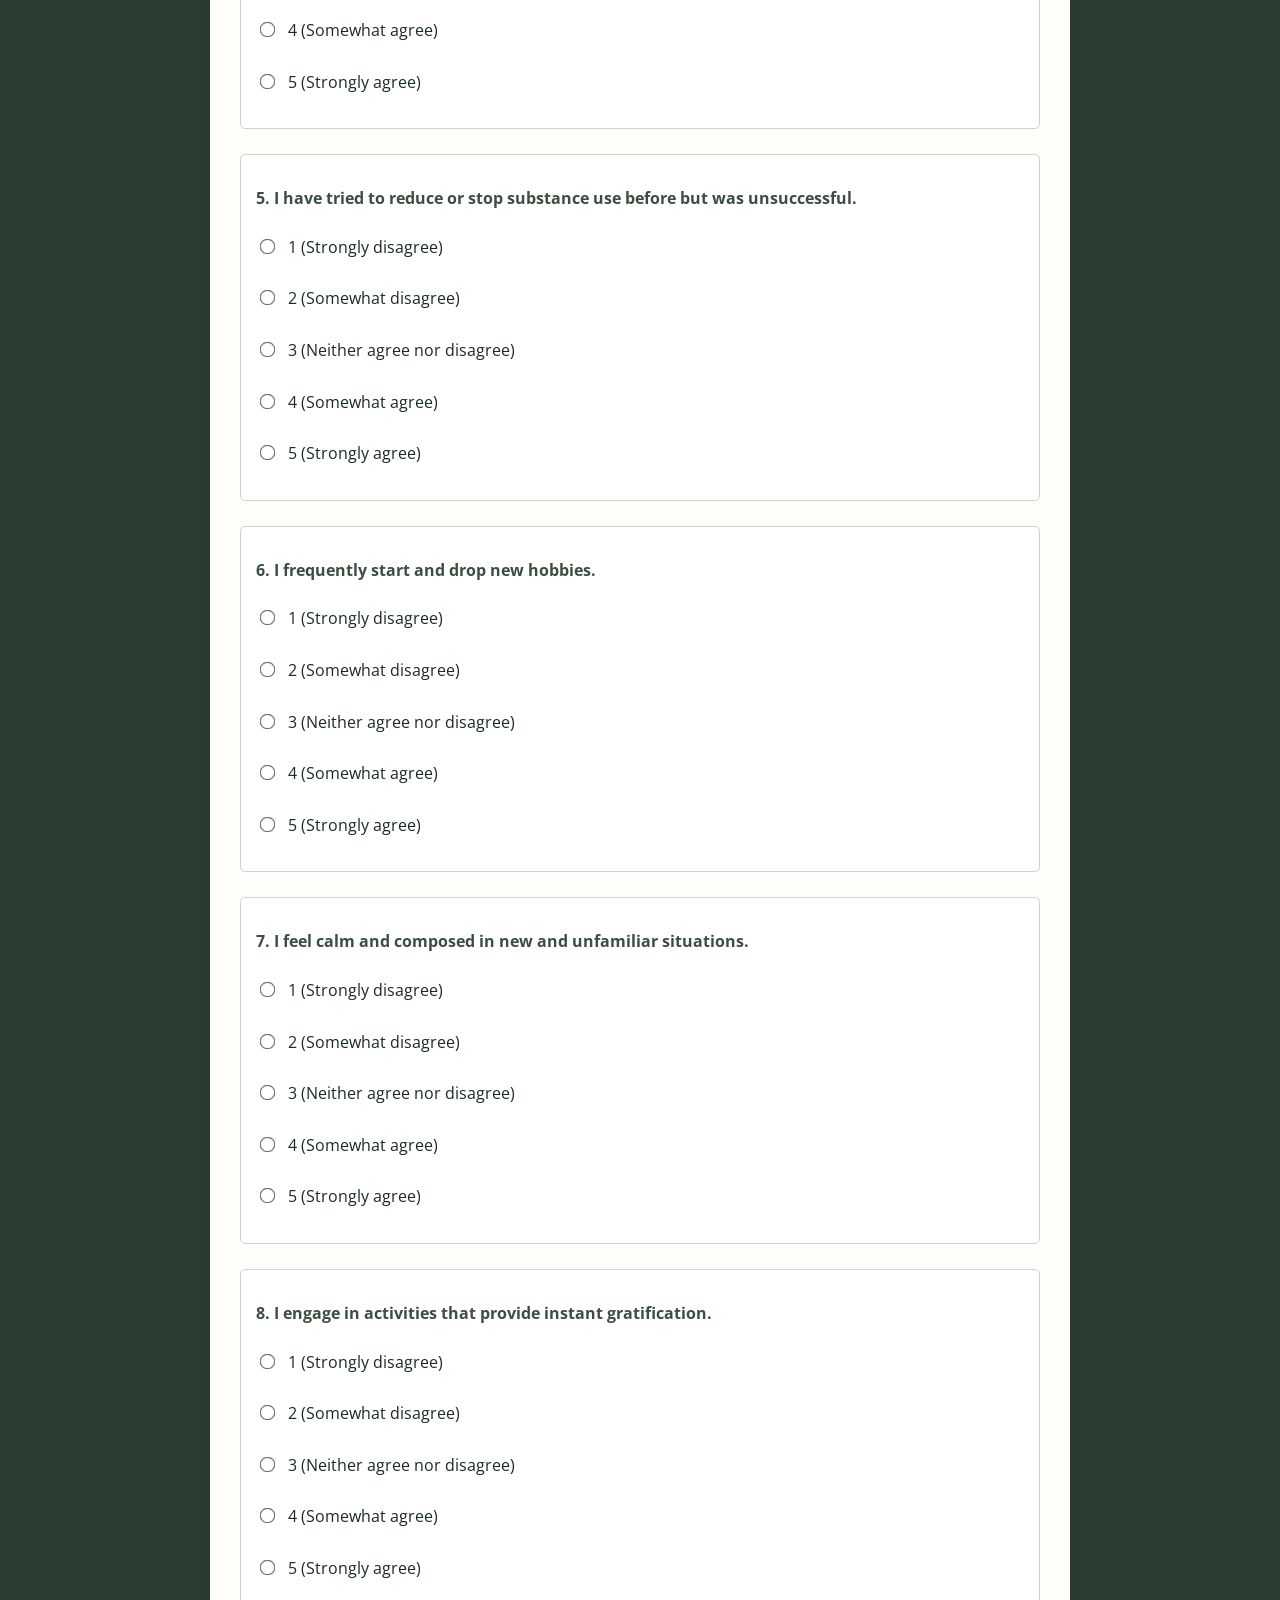
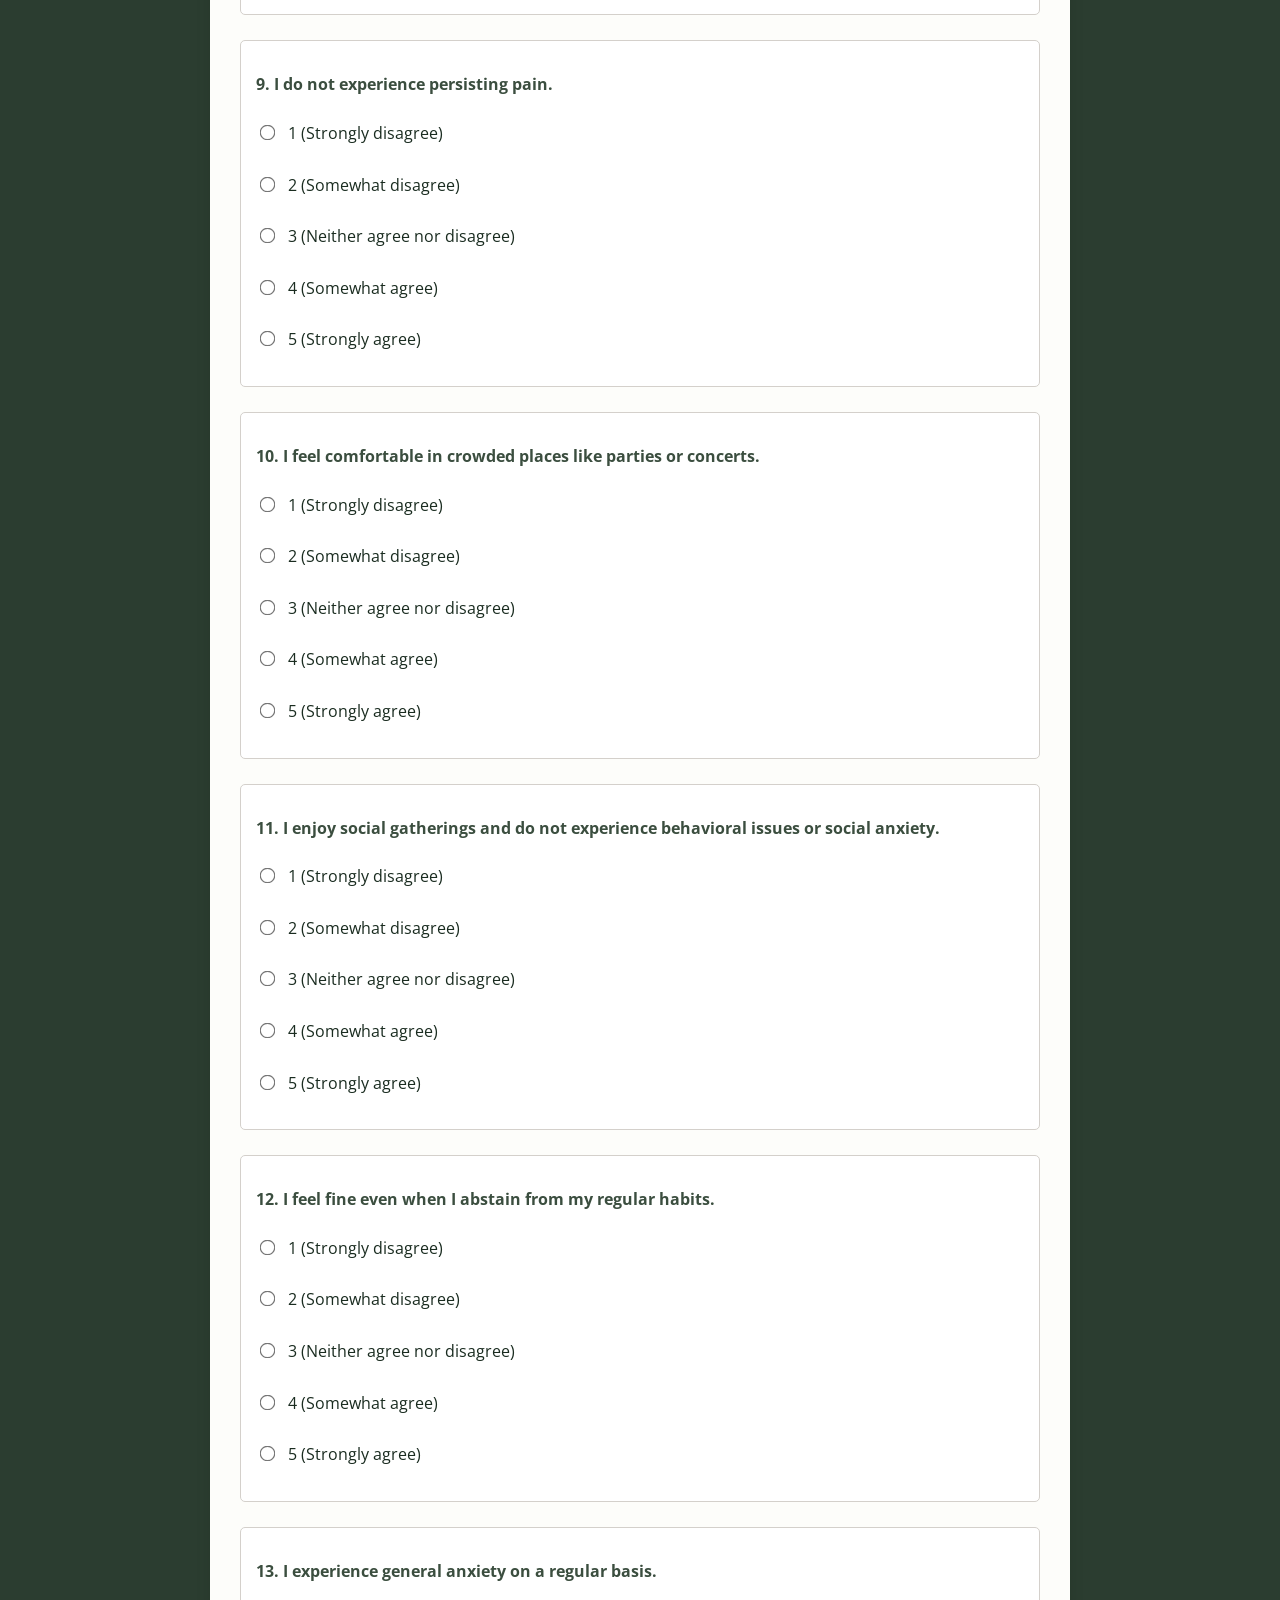
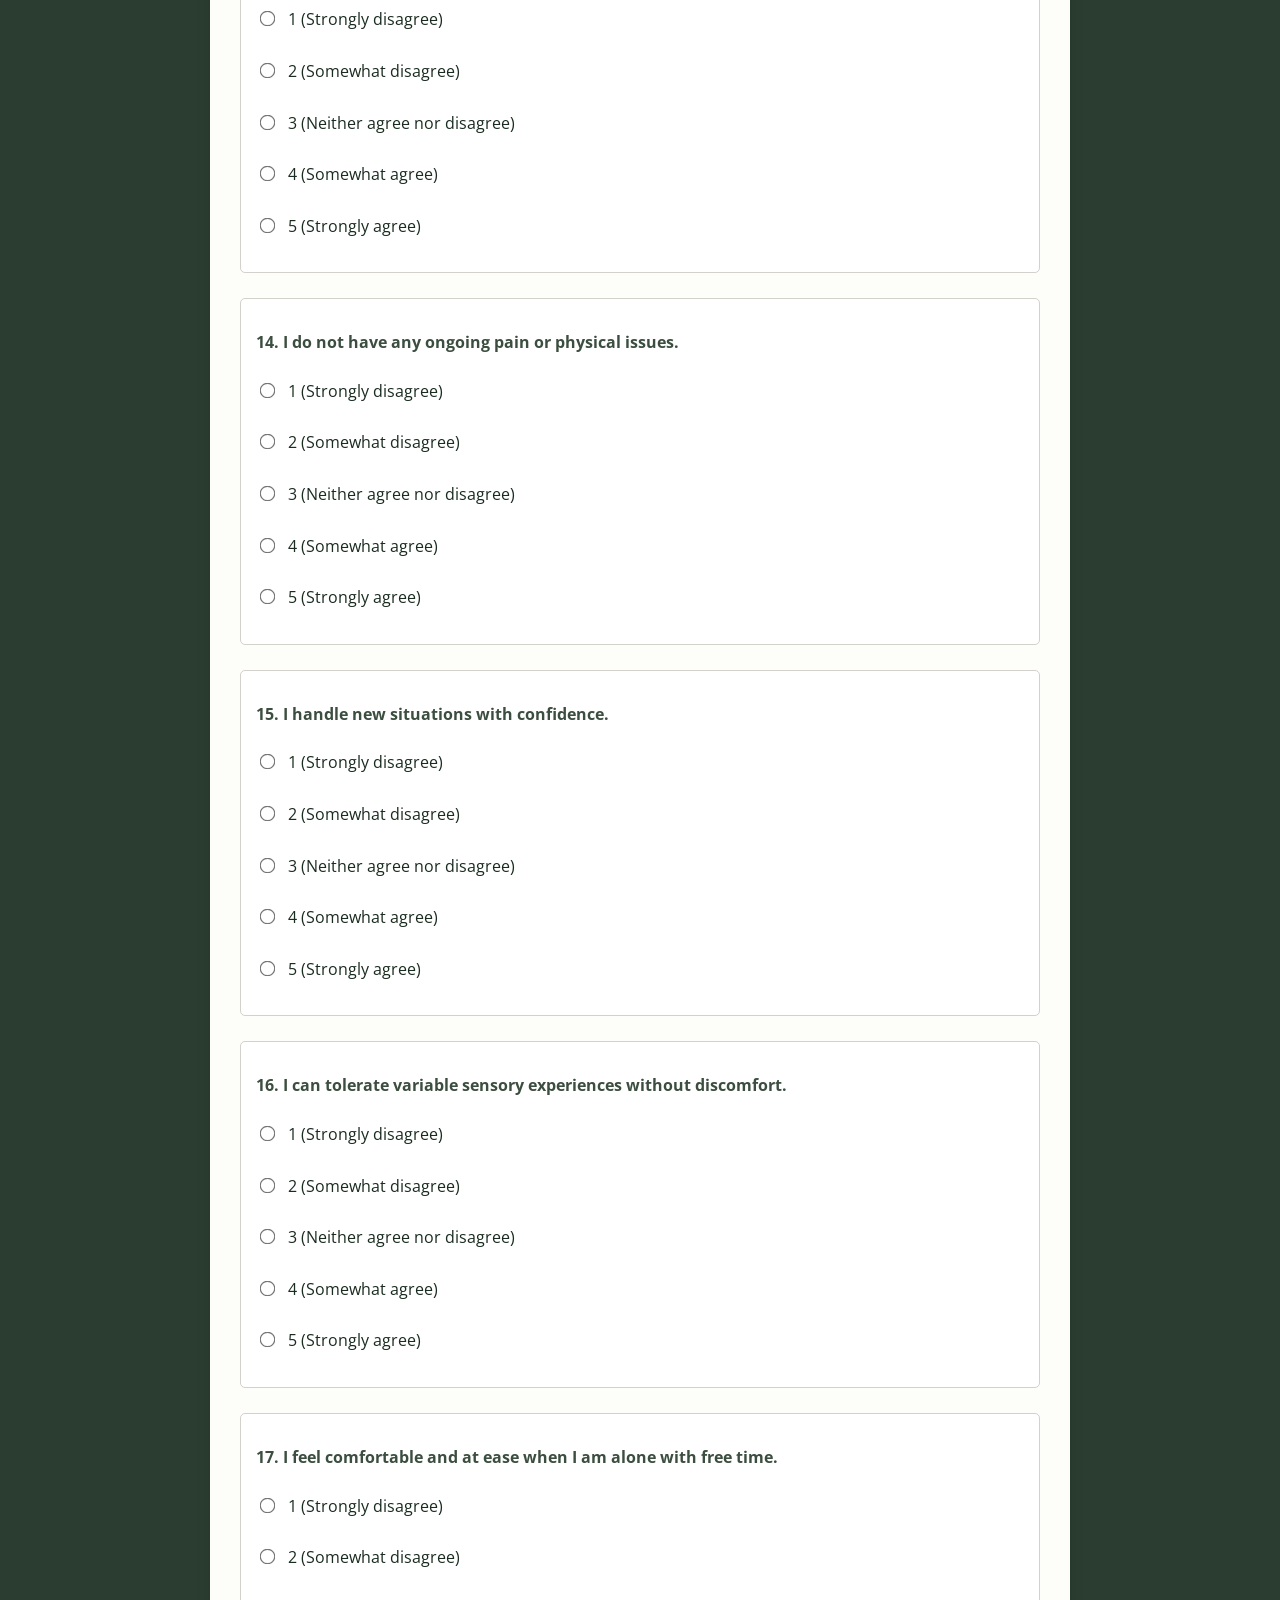
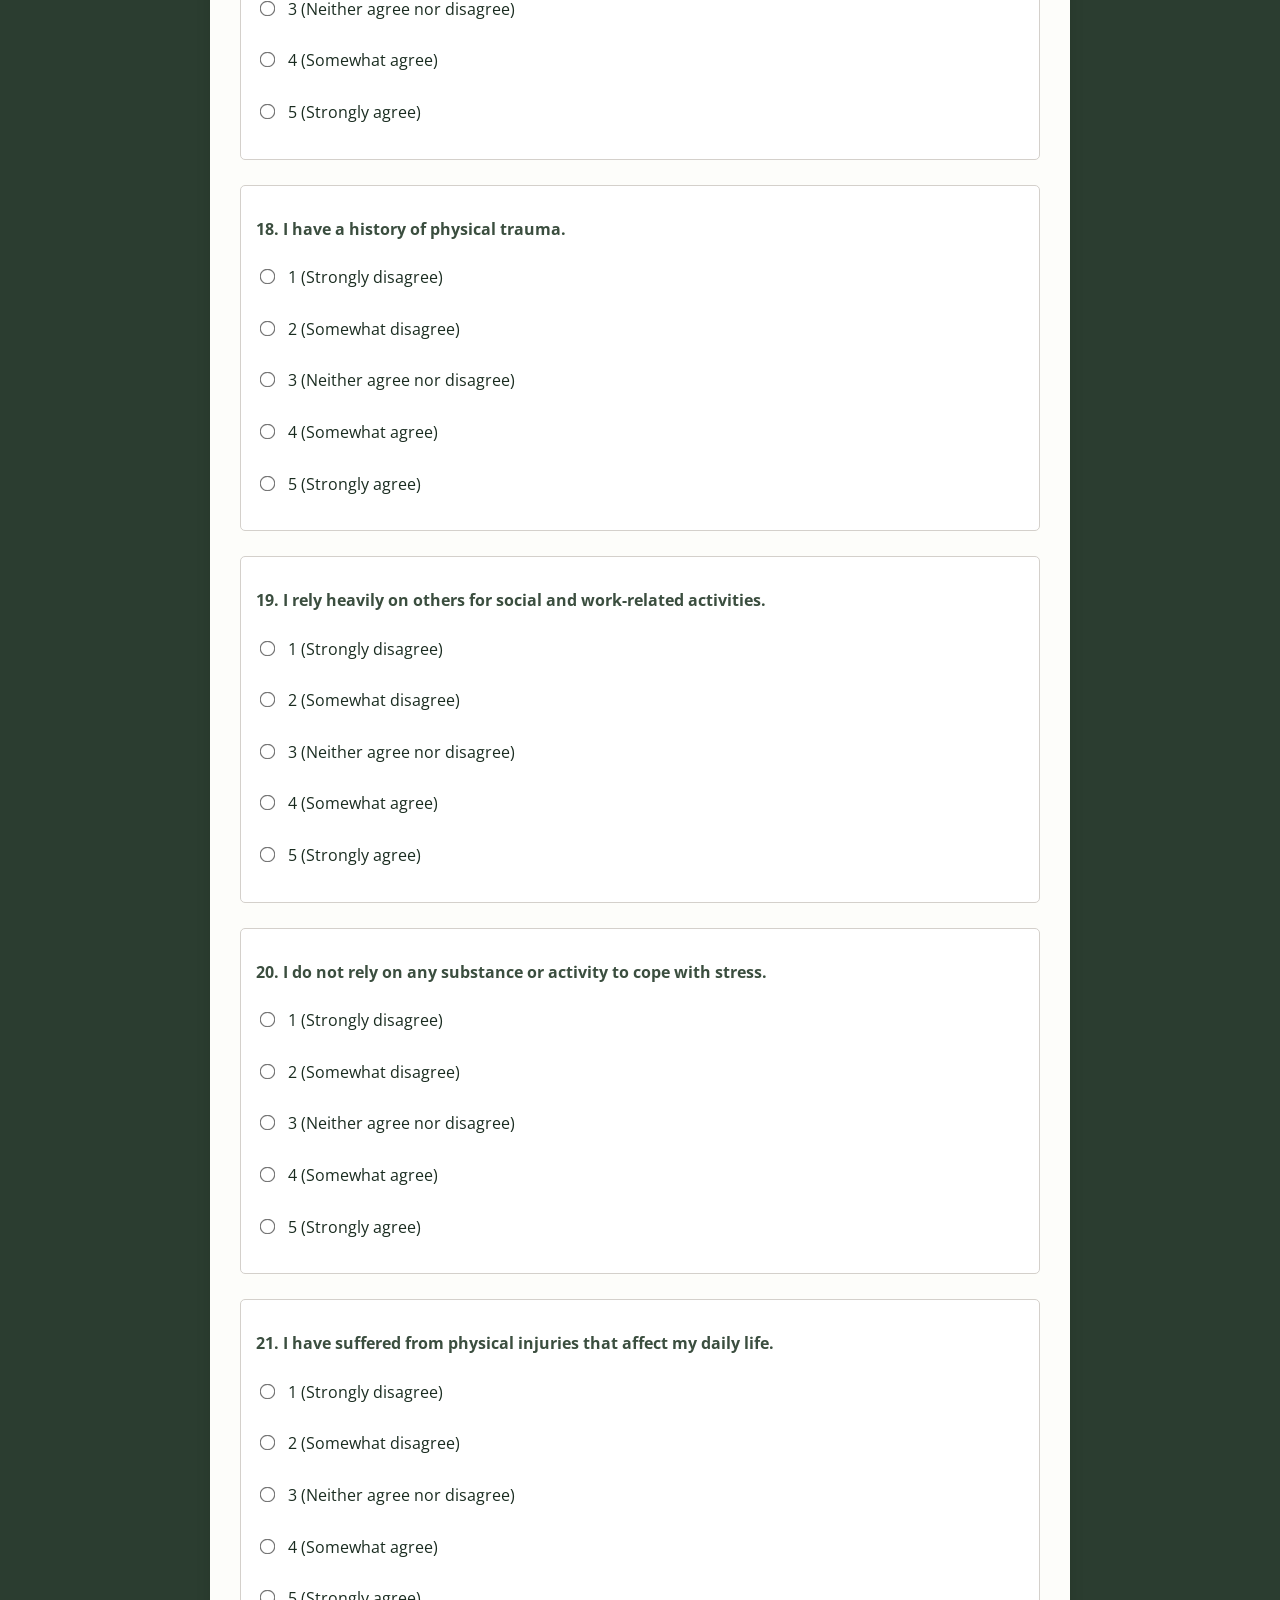
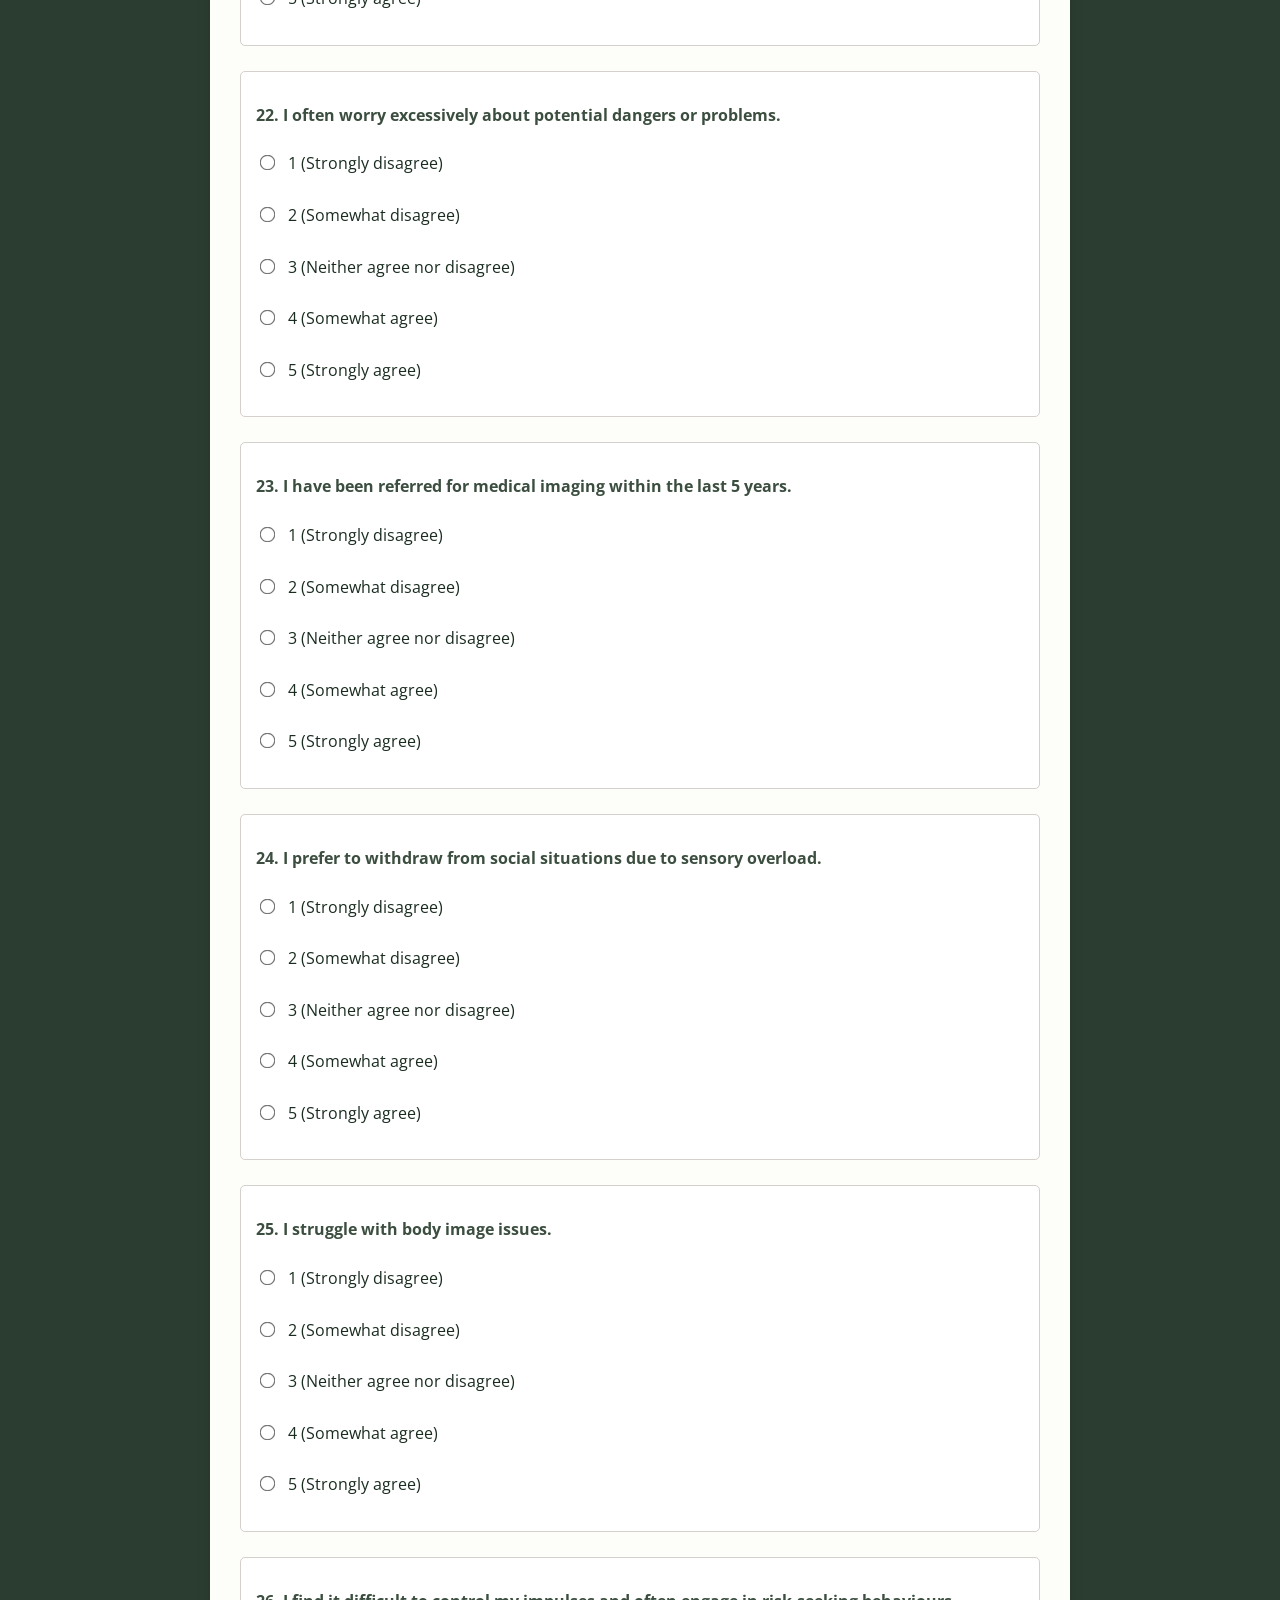
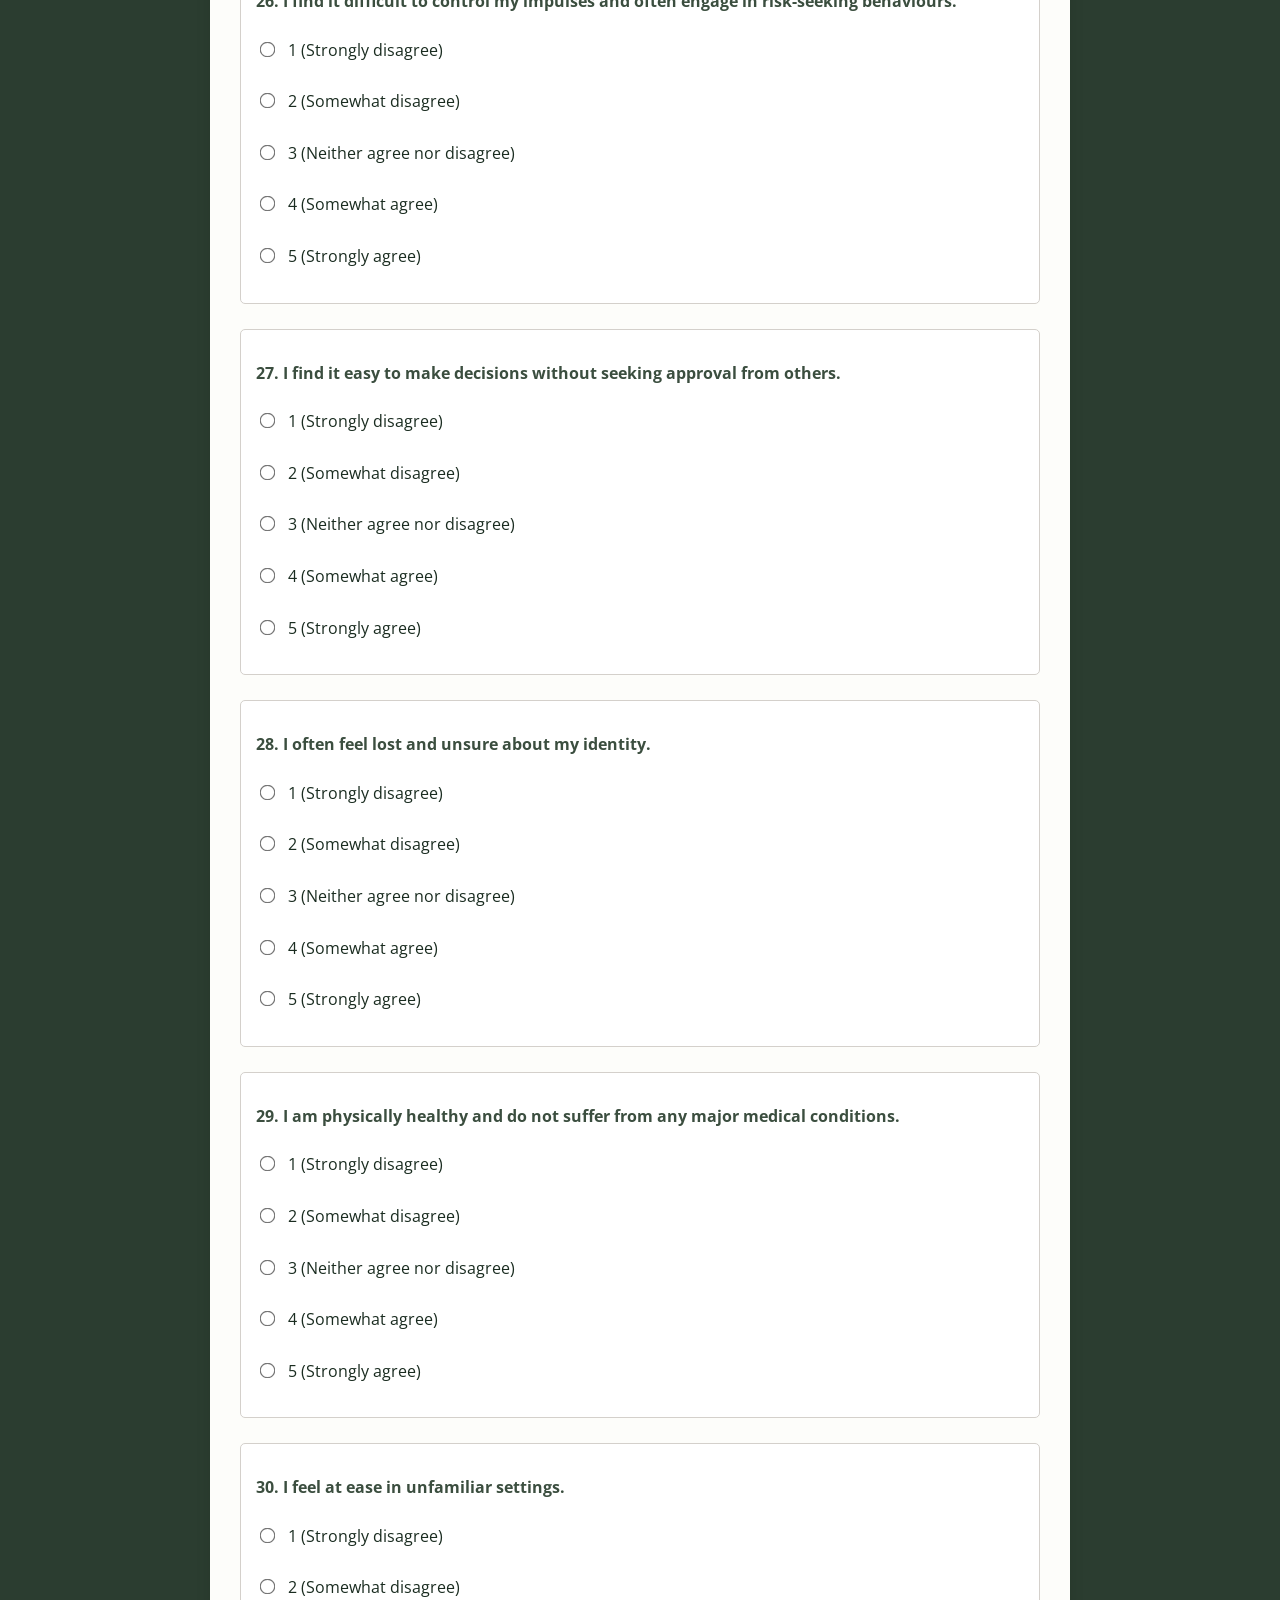
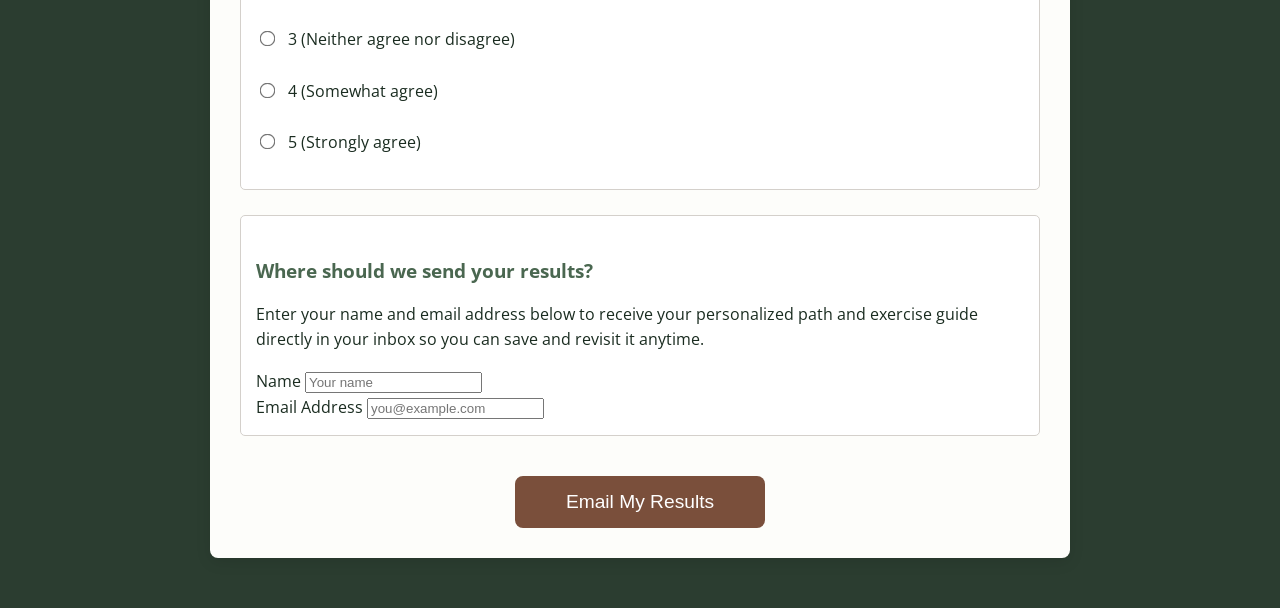
==== commit 8a3fcd06: "Update index.html added email request and connection to google apps" ====
--- a/index.html
+++ b/index.html
@@ -8,18 +8,15 @@
     <link rel="preconnect" href="https://fonts.gstatic.com" crossorigin>
     <link href="https://fonts.googleapis.com/css2?family=Outfit:wght@100..900&display=swap" rel="stylesheet">
     <link href="https://fonts.googleapis.com/css2?family=Open+Sans:ital,wght@0,300..800;1,300..800&display=swap" rel="stylesheet">
-    
-    <link rel="stylesheet" href="style.css">
-</head>    
     <link rel="stylesheet" href="style.css">
 </head>
 <body>
     <div class="container">
         <h1>CogSyF Questionnaire</h1>
-	<p>This questionnaire was developed as a product of Reset Integrative Wilderness Therapy, Inc. to help you quickly identify the best path to prioritize your well-being. Find us at <a href="https://www.reset-iwt.com">reset-iwt.com</a>.</p>
+        <p>This questionnaire was developed as a product of Reset Integrative Wilderness Therapy, Inc. to help you quickly identify the best path to prioritize your well-being. Find us at <a href="https://www.reset-iwt.com">reset-iwt.com</a>.</p>
 
         <form id="questionnaireForm">
-	    <div class="question-group">
+            <div class="question-group">
                 <p class="question-text">1. I avoid environments with bright lights, loud noises, or excessive touching.</p>
                 <div class="options">
                     <label><input type="radio" name="q1" value="1" required> 1 (Strongly disagree)</label>
@@ -63,7 +60,7 @@
                 </div>
             </div>
 
-	    <div class="question-group">
+            <div class="question-group">
                 <p class="question-text">5. I have tried to reduce or stop substance use before but was unsuccessful.</p>
                 <div class="options">
                     <label><input type="radio" name="q5" value="1" required> 1 (Strongly disagree)</label>
@@ -106,7 +103,8 @@
                     <label><input type="radio" name="q8" value="5"> 5 (Strongly agree)</label>
                 </div>
             </div>
-	    <div class="question-group">
+
+            <div class="question-group">
                 <p class="question-text">9. I do not experience persisting pain.</p>
                 <div class="options">
                     <label><input type="radio" name="q9" value="1" required> 1 (Strongly disagree)</label>
@@ -150,7 +148,7 @@
                 </div>
             </div>
 
-	    <div class="question-group">
+            <div class="question-group">
                 <p class="question-text">13. I experience general anxiety on a regular basis.</p>
                 <div class="options">
                     <label><input type="radio" name="q13" value="1" required> 1 (Strongly disagree)</label>
@@ -194,7 +192,7 @@
                 </div>
             </div>
 
-	    <div class="question-group">
+            <div class="question-group">
                 <p class="question-text">17. I feel comfortable and at ease when I am alone with free time.</p>
                 <div class="options">
                     <label><input type="radio" name="q17" value="1" required> 1 (Strongly disagree)</label>
@@ -238,7 +236,7 @@
                 </div>
             </div>
 
-	    <div class="question-group">
+            <div class="question-group">
                 <p class="question-text">21. I have suffered from physical injuries that affect my daily life.</p>
                 <div class="options">
                     <label><input type="radio" name="q21" value="1" required> 1 (Strongly disagree)</label>
@@ -250,7 +248,7 @@
             </div>
 
             <div class="question-group">
-                <p class="question-text">22. I often worry excessively about potential dangers or problems.(</p>
+                <p class="question-text">22. I often worry excessively about potential dangers or problems.</p>
                 <div class="options">
                     <label><input type="radio" name="q22" value="1" required> 1 (Strongly disagree)</label>
                     <label><input type="radio" name="q22" value="2"> 2 (Somewhat disagree)</label>
@@ -281,7 +279,8 @@
                     <label><input type="radio" name="q24" value="5"> 5 (Strongly agree)</label>
                 </div>
             </div>
-	    <div class="question-group">
+
+            <div class="question-group">
                 <p class="question-text">25. I struggle with body image issues.</p>
                 <div class="options">
                     <label><input type="radio" name="q25" value="1" required> 1 (Strongly disagree)</label>
@@ -325,7 +324,7 @@
                 </div>
             </div>
 
-	    <div class="question-group">
+            <div class="question-group">
                 <p class="question-text">29. I am physically healthy and do not suffer from any major medical conditions.</p>
                 <div class="options">
                     <label><input type="radio" name="q29" value="1" required> 1 (Strongly disagree)</label>
@@ -347,15 +346,30 @@
                 </div>
             </div>
 
-
-
-            <button type="submit">Submit Answers</button>
+            <!-- Contact Details Gate -->
+            <div class="question-group contact-section">
+                <h3>Where should we send your results?</h3>
+                <p class="contact-description">Enter your name and email address below to receive your personalized path and exercise guide directly in your inbox so you can save and revisit it anytime.</p>
+
+                <div class="input-group">
+                    <label for="participantName">Name</label>
+                    <input type="text" id="participantName" name="participantName" required placeholder="Your name">
+                </div>
+
+                <div class="input-group">
+                    <label for="participantEmail">Email Address</label>
+                    <input type="email" id="participantEmail" name="participantEmail" required placeholder="you@example.com">
+                </div>
+
+                <p id="formError" class="error-message results-hidden"></p>
+            </div>
+
+            <button type="submit" id="submitBtn">Email My Results</button>
         </form>
 
         <div id="results" class="results-hidden">
-            <h2>Your Prioritized Activities</h2>
-            <div id="recommendedActivities">
-                </div>
+            <h2>Check Your Inbox!</h2>
+            <div id="confirmationMessage"></div>
         </div>
     </div>
 
